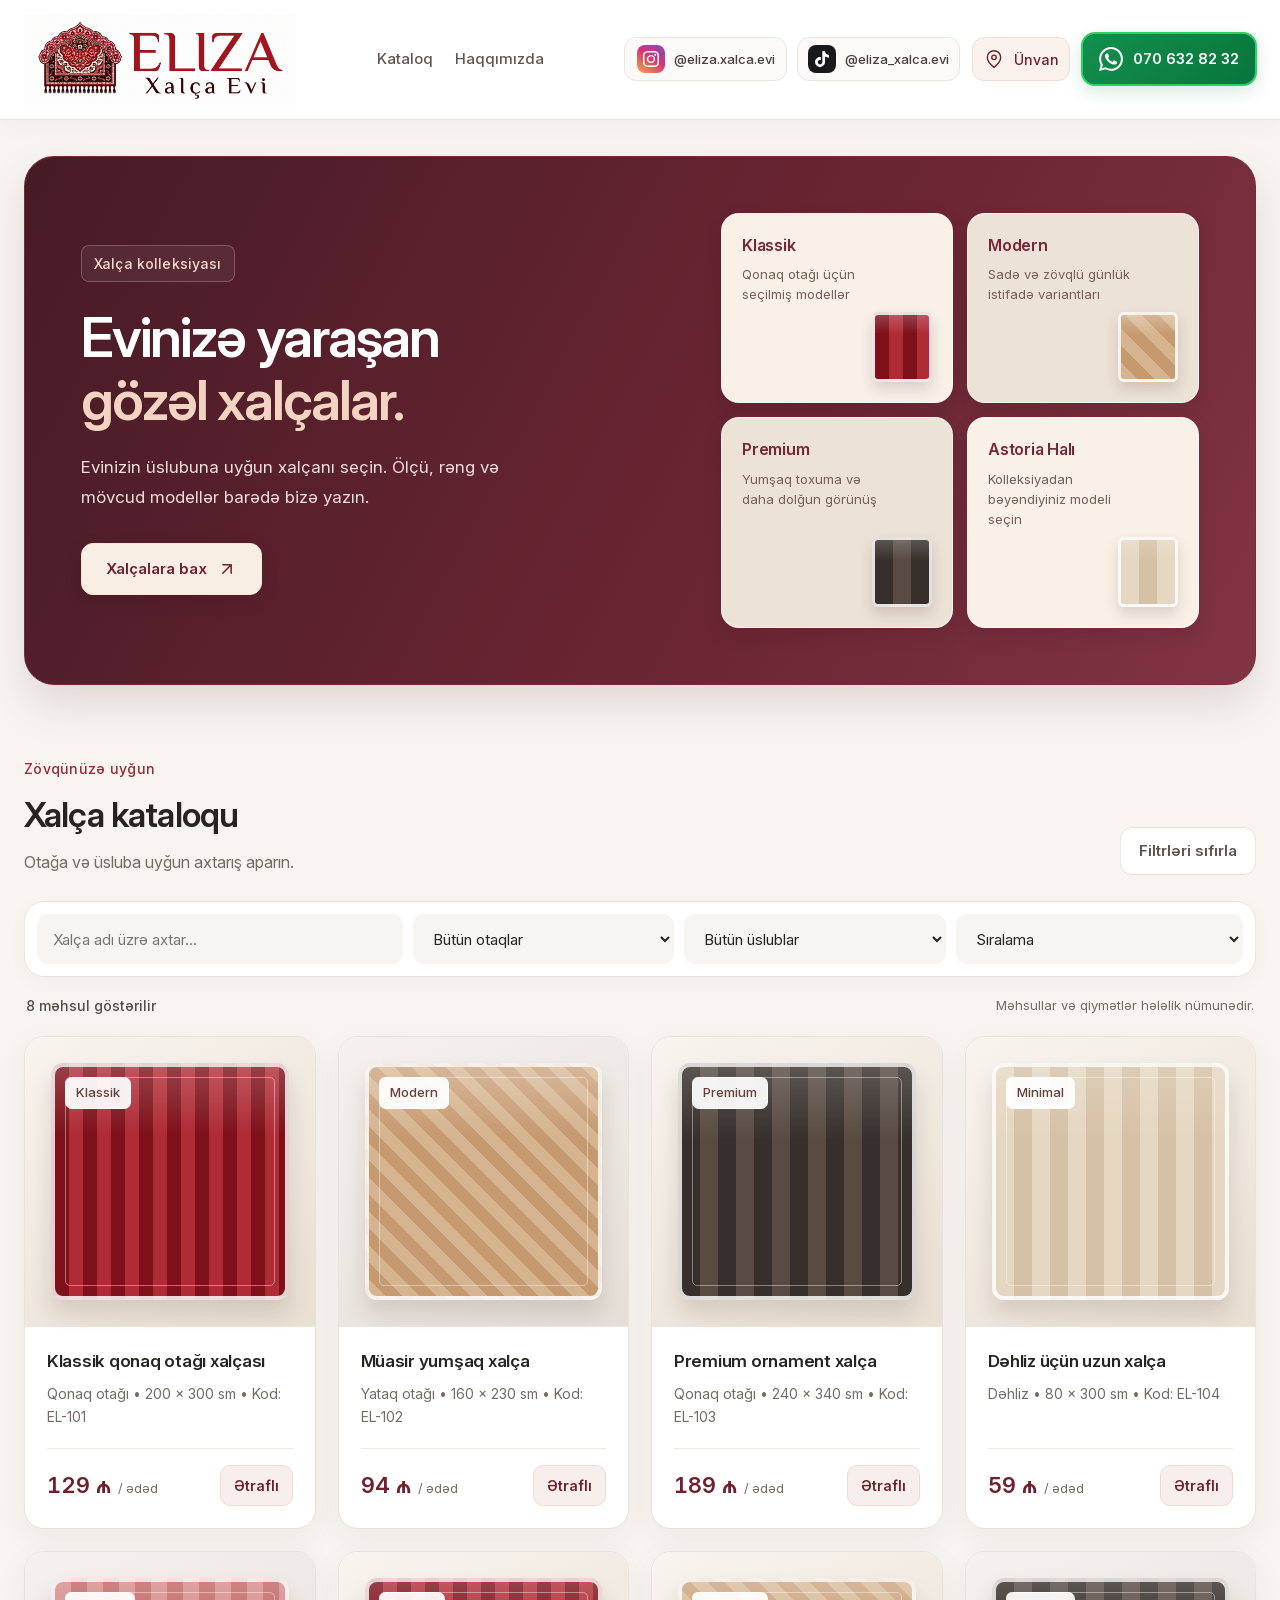
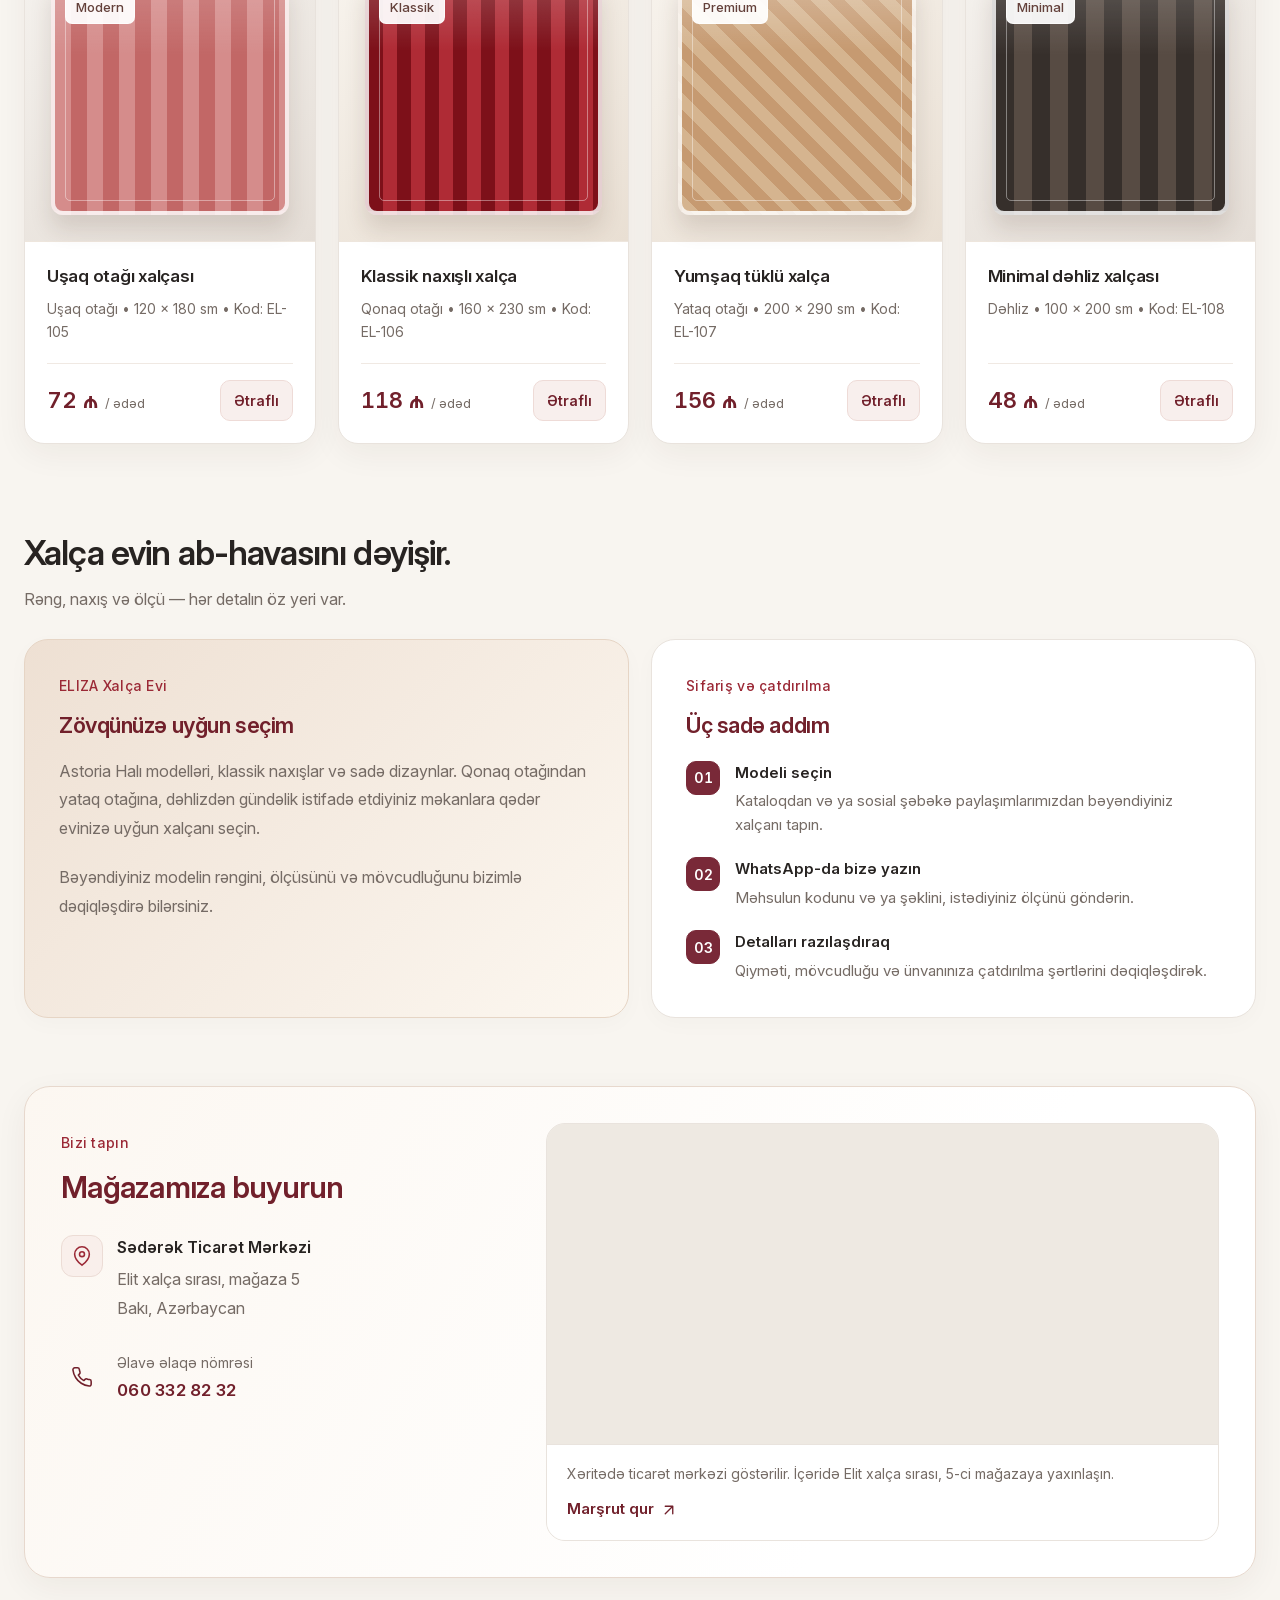
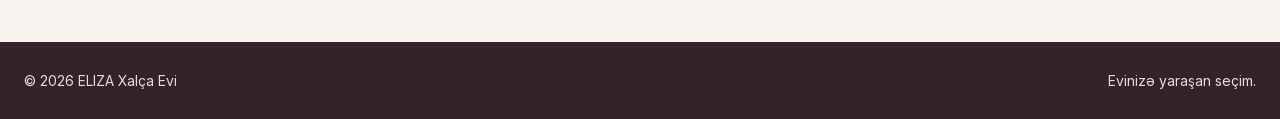
==== public/index.html @ 0dc7f7b9 "Align header controls in one row and use desktop layout on phones" ====
<!DOCTYPE html>
<html lang="az"><head><meta charset="UTF-8"><meta name="viewport" content="width=1280, user-scalable=yes"><title>ELIZA Xalça Evi — Xalça kataloqu</title><meta name="description" content="ELIZA Xalça Evi — Astoria Halı və ev xalçaları. Sədərək Ticarət Mərkəzi, Elit xalça sırası, mağaza 5. WhatsApp ilə əlaqə və ünvanlara çatdırılma."><link rel="preload" href="assets/inter-variable.woff2" as="font" type="font/woff2" crossorigin>
<style>
@font-face {font-family:"Inter";font-style:normal;font-weight:400 700;font-display:swap;src:url("assets/inter-variable.woff2") format("woff2");}
:root {--bg:#f8f5f0;--card:#fff;--text:#272321;--muted:#756b65;--line:#e9e3dd;--accent:#9b2936;--accent-dark:#71202b;--sand:#d9c1a0;--soft:#f7f2ed;--shadow:0 10px 32px rgba(48,30,23,.055);--radius:24px;--radius-sm:14px;--maxw:1280px;--header-offset:140px;}
* {box-sizing:border-box;}
html {scroll-behavior:smooth;scroll-padding-top:var(--header-offset);}
body {margin:0;min-width:1280px;background:var(--bg);color:var(--text);font-family:"Inter",Arial,sans-serif;font-size:1rem;font-weight:400;line-height:1.65;font-synthesis:none;-webkit-text-size-adjust:100%;}
img {display:block;max-width:100%;}
a {color:inherit;text-decoration:none;}
button,input,select {font:inherit;}
button,a,input,select {-webkit-tap-highlight-color:transparent;}
button {cursor:pointer;}
strong,b {font-weight:600;}
h1,h2,h3,p {overflow-wrap:break-word;}
.container {width:min(var(--maxw),calc(100% - 48px));margin:0 auto;}
.icon {display:block;width:22px;height:22px;flex:0 0 auto;}
a:focus-visible,button:focus-visible,input:focus-visible,select:focus-visible {outline:3px solid var(--accent);outline-offset:5px;}

/* A single aligned desktop header, also used on phones. */
.header {position:sticky;top:0;z-index:50;background:#fff;border-bottom:1px solid #ede5df;box-shadow:0 4px 24px rgba(42,25,20,.035);}
.nav {display:flex;align-items:center;justify-content:space-between;gap:28px;min-height:116px;padding:14px 0;}
.brand {display:flex;align-items:center;flex:0 0 17rem;width:17rem;}
.brand-logo-wrap {width:100%;}
.brand-logo {width:100%;height:auto;display:block;}
.menu {display:flex;flex:0 0 auto;align-items:center;gap:22px;font-size:.9375rem;font-weight:500;white-space:nowrap;}
.menu a {position:relative;padding:12px 0;color:#62554f;transition:color .2s;}
.menu a::after {content:"";position:absolute;left:0;bottom:5px;width:100%;height:2px;background:var(--accent);transform:scaleX(0);transform-origin:left;transition:transform .2s;}
.menu a:hover {color:var(--accent);}
.menu a:hover::after {transform:scaleX(1);}
.nav-actions {display:flex;flex:0 0 auto;align-items:center;gap:12px;}
.header-socials {display:flex;align-items:center;gap:10px;}
.header-icon {display:inline-flex;align-items:center;justify-content:center;gap:8px;min-height:52px;padding:10px 12px;border:1px solid #ece6e0;border-radius:14px;background:#fcfaf8;color:#4b403b;white-space:nowrap;transition:transform .2s,box-shadow .2s,border-color .2s,background .2s;}
.header-icon:hover {transform:translateY(-2px);border-color:#d7c3b9;background:#fff;box-shadow:0 6px 16px rgba(42,25,20,.075);}
.social-icon-badge {display:grid;place-items:center;width:28px;height:28px;flex:0 0 28px;border-radius:8px;}
.social-icon-badge .icon {width:16px;height:16px;}
.social-label {font-size:.875rem;font-weight:500;line-height:1.5;white-space:nowrap;}
.instagram .social-icon-badge {background:linear-gradient(35deg,#efa945,#d33574 55%,#784ec3);color:#fff;}
.tiktok .social-icon-badge {background:#19191b;color:#fff;}
.location-link {background:#fbf2ee;border-color:#f0ded6;color:var(--accent-dark);}
.location-link .social-icon-badge {width:22px;flex-basis:22px;}
.location-link .icon {width:20px;height:20px;}
.whatsapp-button {grid-column:3;grid-row:1;}
.header-socials {display:grid;grid-column:2;grid-row:2;grid-template-columns:repeat(2,minmax(0,1fr));align-items:center;gap:10px;}
.header-icon {display:flex;align-items:center;justify-content:center;gap:9px;min-width:0;min-height:44px;padding:6px 10px;border:1px solid #ece6e0;border-radius:12px;background:#fcfaf8;color:#4b403b;transition:transform .2s,box-shadow .2s,border-color .2s,background .2s;}
.header-icon:hover {transform:translateY(-2px);border-color:#d7c3b9;background:#fff;box-shadow:0 6px 16px rgba(42,25,20,.075);}
.social-icon-badge {display:grid;place-items:center;width:28px;height:28px;flex:0 0 28px;border-radius:8px;}
.social-icon-badge .icon {width:16px;height:16px;}
.social-label {font-size:.8125rem;font-weight:500;line-height:1.5;white-space:nowrap;}
.instagram .social-icon-badge {background:linear-gradient(35deg,#efa945,#d33574 55%,#784ec3);color:#fff;}
.tiktok .social-icon-badge {background:#19191b;color:#fff;}
.location-link {grid-column:3;grid-row:2;background:#fbf2ee;border-color:#f0ded6;color:var(--accent-dark);}
.location-link .social-icon-badge {width:22px;flex-basis:22px;}
.location-link .icon {width:20px;height:20px;}
.location-link .social-label {font-size:.875rem;}
.whatsapp-button {position:relative;isolation:isolate;display:inline-flex;align-items:center;justify-content:center;gap:10px;min-height:52px;padding:13px 20px;border:1px solid #08713a;border-radius:16px;background:linear-gradient(135deg,#138f4d,#08753c);color:#fff;font-size:.9375rem;font-weight:600;line-height:1.5;white-space:nowrap;box-shadow:0 6px 18px rgba(10,125,60,.18);transition:filter .2s;}
.nav-actions>.whatsapp-button {min-height:52px;padding:12px 16px;border-radius:14px;}
.whatsapp-button .icon {width:24px;height:24px;}
.whatsapp-button:hover {filter:brightness(1.08);}
.whatsapp-pulse {animation:whatsapp-breathe 2.2s ease-in-out infinite;transform-origin:center;will-change:transform;}
.whatsapp-pulse::after {content:"";position:absolute;inset:-2px;border:2px solid #25d366;border-radius:inherit;pointer-events:none;animation:whatsapp-ring 2.2s ease-out infinite;}
@keyframes whatsapp-breathe {0%,100% {transform:scale(1);box-shadow:0 5px 18px rgba(10,125,60,.2);}50% {transform:scale(1.045);box-shadow:0 8px 28px rgba(37,211,102,.4);}}
@keyframes whatsapp-ring {0% {transform:scale(1);opacity:.65;}75%,100% {transform:scale(1.1,1.45);opacity:0;}}

/* Collection introduction */
.hero {padding:36px 0 16px;}
.hero-card {position:relative;display:grid;grid-template-columns:1.1fr .9fr;align-items:center;gap:56px;padding:56px;background:linear-gradient(118deg,#461b25,#6c2633 62%,#813444);border:1px solid #762b37;border-radius:30px;color:#fff;box-shadow:0 20px 44px rgba(80,28,39,.13);}
.hero-copy {position:relative;min-width:0;}
.eyebrow {display:inline-flex;align-items:center;gap:9px;padding:7px 12px;border:1px solid rgba(255,255,255,.22);border-radius:8px;color:#f4d9ce;background:rgba(255,255,255,.06);font-size:.875rem;font-weight:500;line-height:1.5;letter-spacing:.01em;}
.eyebrow i {display:none;}
h1 {max-width:700px;margin:24px 0 20px;font-size:clamp(2.25rem,4.3vw,3.625rem);font-weight:600;line-height:1.14;letter-spacing:-.035em;text-wrap:balance;}
h1 span {display:block;color:#f3d4c2;}
.hero p {max-width:470px;margin:0;font-size:1.0625rem;line-height:1.8;color:#f1dfdc;}
.hero-actions {display:flex;align-items:center;margin-top:30px;}
.btn,.btn-secondary {display:inline-flex;align-items:center;justify-content:center;gap:10px;min-height:48px;padding:12px 18px;border-radius:12px;font-size:.9375rem;line-height:1.5;font-weight:600;text-align:center;transition:transform .2s,background .2s,box-shadow .2s;}
.btn {border:1px solid var(--accent);background:var(--accent);color:#fff;box-shadow:0 6px 16px rgba(113,32,43,.12);}
.btn:hover {transform:translateY(-2px);}
.btn-secondary {border:1px solid var(--line);background:#fff;color:#61524b;}
.btn-secondary:hover {background:var(--soft);}
.hero .btn {padding:14px 24px;border-color:#f4e5d7;background:#f8eee3;color:var(--accent-dark);box-shadow:0 6px 18px rgba(31,12,18,.12);}
.hero .btn:hover {background:#fff;}
.hero .btn .icon {width:20px;height:20px;}
.hero-side {min-width:0;}
.feature-panel {width:100%;}
.mini-grid {display:grid;grid-template-columns:repeat(2,minmax(0,1fr));gap:14px;}
.mini-card {display:flex;flex-direction:column;align-items:flex-start;gap:8px;min-width:0;min-height:184px;padding:20px;border:1px solid rgba(255,255,255,.72);border-radius:18px;background:#f9f1e8;color:#514039;box-shadow:0 8px 20px rgba(27,9,15,.11);}
.mini-card:nth-child(2),.mini-card:nth-child(3) {background:#ede2d6;}
.mini-label {color:#782736;font-size:1rem;font-weight:600;line-height:1.4;letter-spacing:-.015em;}
.mini-card strong {max-width:19ch;color:#736057;font-size:.8125rem;line-height:1.55;font-weight:400;}
.rug-preview {align-self:flex-end;flex:0 0 auto;width:60px;height:70px;margin-top:auto;border:3px solid rgba(255,255,255,.85);border-radius:6px;box-shadow:0 7px 14px rgba(58,37,27,.16);}
.pattern-red {background:linear-gradient(180deg, rgba(255,255,255,.2), transparent 30%),repeating-linear-gradient(90deg, #7d1019 0 14px, #af2b35 14px 28px),repeating-linear-gradient(0deg, rgba(255,255,255,.14) 0 8px, rgba(0,0,0,0) 8px 16px);}
.pattern-beige {background:linear-gradient(180deg, rgba(255,255,255,.28), transparent 30%),repeating-linear-gradient(45deg, #d5b48f 0 12px, #c69a71 12px 24px),repeating-linear-gradient(-45deg, rgba(255,255,255,.16) 0 10px, rgba(0,0,0,0) 10px 20px);}
.pattern-dark {background:linear-gradient(180deg, rgba(255,255,255,.18), transparent 32%),repeating-linear-gradient(90deg, #362f2b 0 18px, #574b43 18px 36px),repeating-linear-gradient(0deg, rgba(179,40,47,.25) 0 6px, rgba(0,0,0,0) 6px 18px);}
.pattern-sand {background:linear-gradient(180deg, rgba(255,255,255,.18), transparent 32%),repeating-linear-gradient(90deg, #e5d7c1 0 18px, #d5c1a6 18px 36px),repeating-linear-gradient(0deg, rgba(138,97,72,.16) 0 8px, rgba(0,0,0,0) 8px 18px);}
.pattern-rose {background:linear-gradient(180deg, rgba(255,255,255,.18), transparent 32%),repeating-linear-gradient(90deg, #d58c8b 0 16px, #c26766 16px 32px),repeating-linear-gradient(0deg, rgba(255,255,255,.15) 0 6px, rgba(0,0,0,0) 6px 18px);}

/* Quiet, evenly spaced product cards */
.section {padding:56px 0;}
.section-head {display:flex;align-items:end;justify-content:space-between;gap:24px;margin-bottom:26px;}
.section-head h2 {margin:0 0 12px;font-size:clamp(1.625rem,3vw,2.125rem);font-weight:600;line-height:1.25;letter-spacing:-.025em;}
.section-head p {margin:0;color:var(--muted);font-size:1rem;line-height:1.65;}
.filters {display:grid;grid-template-columns:1.4fr 1fr 1fr 1.1fr;gap:10px;margin-bottom:18px;padding:12px;border:1px solid var(--line);border-radius:20px;background:#fff;box-shadow:0 5px 20px rgba(53,33,23,.03);}
.control {width:100%;min-width:0;height:50px;padding:0 15px;border:1px solid transparent;border-radius:11px;background:#f6f5f2;color:var(--text);font-size:.9375rem;outline:none;transition:border-color .2s,background .2s;}
.control:focus {border-color:#b4777e;background:#fff;box-shadow:0 0 0 3px rgba(155,41,54,.07);}
.results {display:flex;align-items:center;justify-content:space-between;gap:12px;flex-wrap:wrap;margin:0 2px 20px;color:var(--muted);font-size:.875rem;line-height:1.5;}
#resultCount {font-weight:500;color:#534b45;}
.catalog-note {font-size:.8125rem;}
.catalog-grid {display:grid;grid-template-columns:repeat(4,minmax(0,1fr));gap:22px;}
.card {display:flex;flex-direction:column;min-width:0;border:1px solid var(--line);border-radius:20px;overflow:hidden;background:#fff;box-shadow:var(--shadow);transition:transform .25s,box-shadow .25s,border-color .25s;}
.card:hover {transform:translateY(-5px);border-color:#dbc7bf;box-shadow:0 18px 34px rgba(66,39,30,.1);}
.card-visual {aspect-ratio:1;padding:26px;background:linear-gradient(150deg,#f8f4ee,#e9dfd3);border-bottom:1px solid #eee6dd;}
.card:nth-child(3n+2) .card-visual {background:linear-gradient(150deg,#f5f2ee,#e5ded7);}
.rug-card {position:relative;width:100%;height:100%;overflow:hidden;border:4px solid rgba(255,255,255,.8);border-radius:12px;box-shadow:0 14px 22px rgba(74,45,27,.14);}
.rug-card::after {content:"";position:absolute;inset:10px;border:1px solid rgba(255,255,255,.4);border-radius:5px;pointer-events:none;}
.badge {position:absolute;top:10px;left:10px;z-index:2;padding:5px 10px;border:1px solid rgba(255,255,255,.7);border-radius:7px;background:rgba(255,255,255,.93);color:#64413b;font-size:.8125rem;font-weight:500;line-height:1.5;}
.card-body {display:flex;flex-direction:column;flex:1;padding:22px;}
.card-title {margin:0 0 10px;font-size:1.0625rem;font-weight:600;line-height:1.45;letter-spacing:-.015em;overflow-wrap:break-word;}
.card-meta {margin-bottom:20px;color:var(--muted);font-size:.875rem;line-height:1.6;}
.card-row {display:flex;align-items:center;justify-content:space-between;gap:10px;flex-wrap:wrap;margin-top:auto;padding-top:16px;border-top:1px solid #f0e9e3;}
.price {color:var(--accent-dark);font-size:1.375rem;line-height:1.4;font-weight:600;font-variant-numeric:tabular-nums;}
.price small {font-size:.8125rem;color:var(--muted);font-weight:400;}
.small-btn {padding:9px 13px;border:1px solid #eedbd7;border-radius:10px;background:#f8efed;color:var(--accent-dark);font-size:.875rem;font-weight:600;line-height:1.5;transition:background .2s,color .2s;}
.small-btn:hover {background:var(--accent-dark);color:#fff;}

/* Store story and directions */
#about {padding-top:32px;}
.about-box {display:grid;grid-template-columns:1fr 1fr;gap:22px;}
.info-card {padding:34px;border:1px solid var(--line);border-radius:24px;background:#fff;box-shadow:0 6px 22px rgba(48,30,23,.025);}
.info-card:first-child {background:linear-gradient(135deg,#eee0d3,#fcf7f0);border-color:#e6d5c5;}
.section-label {display:block;margin:0 0 14px;color:var(--accent);font-size:.875rem;font-weight:500;letter-spacing:.02em;}
.info-card h3 {margin:0 0 16px;color:var(--accent-dark);font-size:1.375rem;font-weight:600;line-height:1.35;letter-spacing:-.02em;}
.info-card p {margin:0;color:var(--muted);line-height:1.8;}
.info-card .about-note {margin-top:20px;}
.order-steps {display:grid;gap:20px;list-style:none;padding:0;margin:20px 0 0;}
.order-steps li {display:flex;align-items:flex-start;gap:15px;}
.order-steps li>span {display:grid;place-items:center;flex:0 0 34px;width:34px;height:34px;border:1px solid #792938;border-radius:10px;background:#792938;color:#fff;font-size:.875rem;font-weight:600;font-variant-numeric:tabular-nums;}
.order-steps strong {display:block;margin-bottom:4px;font-size:.9375rem;color:var(--text);}
.order-steps p {font-size:.9375rem;line-height:1.6;}
.contact {padding:12px 0 64px;}
.contact-box {display:grid;grid-template-columns:minmax(0,.8fr) minmax(0,1.2fr);gap:36px;padding:36px;border:1px solid #e7d8cd;border-radius:26px;background:linear-gradient(120deg,#fcf7f1,#fff 70%);box-shadow:var(--shadow);}
.contact-details {min-width:0;padding:8px 0;}
.contact-details h2 {margin:0 0 28px;color:var(--accent-dark);font-size:clamp(1.5rem,3vw,1.875rem);font-weight:600;line-height:1.3;letter-spacing:-.025em;}
.address-row {display:flex;align-items:flex-start;gap:14px;}
.contact-icon {display:grid;place-items:center;flex:0 0 42px;width:42px;height:42px;border:1px solid #ecdcd5;border-radius:12px;background:#f9efeb;color:var(--accent);}
.address-row strong {display:block;font-size:1rem;font-weight:600;line-height:1.5;}
address {margin-top:6px;font-style:normal;color:var(--muted);line-height:1.8;}
.phone-link {display:flex;align-items:center;gap:14px;width:fit-content;margin-top:28px;color:var(--accent-dark);}
.phone-link>.icon {margin:0 10px;}
.phone-link small {display:block;color:var(--muted);font-size:.875rem;font-weight:400;}
.phone-link strong {display:block;margin-top:2px;font-size:1.0625rem;font-weight:600;letter-spacing:.015em;}
.map-card {display:flex;flex-direction:column;min-width:0;margin:0;border:1px solid var(--line);border-radius:19px;overflow:hidden;background:#f4f1eb;scroll-margin-top:16px;transition:box-shadow .3s,border-color .3s;}
.map-card:target {border-color:#b6767b;box-shadow:0 0 0 4px rgba(155,41,54,.09);}
.map-frame {flex:1;min-height:320px;background:#eee9e2;}
.map-frame iframe {display:block;width:100%;height:100%;min-height:320px;border:0;}
.map-card figcaption {padding:18px 20px;border-top:1px solid var(--line);background:#fff;}
.map-card figcaption p {margin:0 0 10px;color:var(--muted);font-size:.875rem;line-height:1.6;}
.directions-link {display:inline-flex;align-items:center;gap:6px;color:var(--accent-dark);font-size:.9375rem;font-weight:600;}
.directions-link .icon {width:18px;height:18px;}
footer {margin:0;padding:28px 0;background:#34232a;color:#e9dcd8;}
.footer-row {display:flex;align-items:center;justify-content:space-between;gap:16px;flex-wrap:wrap;font-size:.875rem;line-height:1.5;}

/* Product details */
.modal {position:fixed;inset:0;z-index:100;display:none;align-items:center;justify-content:center;padding:20px;background:rgba(30,20,23,.64);backdrop-filter:blur(8px);}
.modal.open {display:flex;}
.modal-card {display:grid;grid-template-columns:1fr 1fr;width:min(920px,100%);max-height:90vh;overflow:auto;border:1px solid rgba(255,255,255,.5);border-radius:24px;background:#fff;box-shadow:0 30px 70px rgba(0,0,0,.22);}
.modal-visual {display:flex;align-items:center;padding:30px;background:linear-gradient(150deg,#f6f2ed,#e8dbce);}
.modal-rug {position:relative;width:100%;aspect-ratio:1;border:5px solid rgba(255,255,255,.85);border-radius:15px;overflow:hidden;box-shadow:0 18px 30px rgba(74,45,27,.15);}
.modal-rug::after {content:"";position:absolute;inset:12px;border:1px solid rgba(255,255,255,.4);border-radius:5px;}
.modal-content {position:relative;padding:34px;}
.close {position:absolute;top:16px;right:16px;display:grid;place-items:center;width:38px;height:38px;border:1px solid var(--line);border-radius:12px;background:#faf6f2;color:var(--muted);font-size:22px;line-height:1;}
.modal-content .eyebrow {margin-top:30px;}
.modal-content h3 {margin:20px 0 12px;font-size:1.75rem;font-weight:600;line-height:1.3;letter-spacing:-.02em;}
.modal-content p {margin:0 0 18px;color:var(--muted);line-height:1.7;}
.info-list {display:grid;gap:0;list-style:none;padding:0;margin:0 0 18px;}
.info-list li {display:flex;justify-content:space-between;gap:12px;padding:12px 0;border-bottom:1px solid var(--line);font-size:.875rem;}
.info-list li span:last-child {font-weight:500;color:#493933;text-align:right;}
.modal-price {margin:12px 0 22px;color:var(--accent-dark);font-size:1.875rem;font-weight:600;line-height:1.4;font-variant-numeric:tabular-nums;}
.modal-whatsapp {width:100%;white-space:normal;text-align:center;}

@media (prefers-reduced-motion:reduce) {
 html {scroll-behavior:auto;}.whatsapp-pulse,.whatsapp-pulse::after {animation:none;will-change:auto;}
 .card,.header-icon,.btn {transition:none;}.card:hover,.header-icon:hover,.btn:hover {transform:none;}
}
</style></head><body><header class="header">
 <div class="container nav">
  <a href="#" class="brand" aria-label="ELIZA Xalça Evi"><div class="brand-logo-wrap"><img class="brand-logo" src="assets/eliza-logo.png" alt="ELIZA Xalça Evi" width="1536" height="512" fetchpriority="high" decoding="async"></div></a>
  <nav class="menu" aria-label="Əsas menyu"><a href="#catalog">Kataloq</a><a href="#about">Haqqımızda</a></nav>
  <div class="nav-actions" aria-label="Əlaqə və sosial şəbəkələr">
   <div class="header-socials"><a class="header-icon instagram" href="https://www.instagram.com/eliza.xalca.evi/" target="_blank" rel="noopener noreferrer" aria-label="Instagram: @eliza.xalca.evi" title="Instagram: @eliza.xalca.evi"><span class="social-icon-badge"><svg class="icon" aria-hidden="true" focusable="false" fill="currentColor" role="img" viewbox="0 0 24 24" xmlns="http://www.w3.org/2000/svg"><path d="M7.0301.084c-1.2768.0602-2.1487.264-2.911.5634-.7888.3075-1.4575.72-2.1228 1.3877-.6652.6677-1.075 1.3368-1.3802 2.127-.2954.7638-.4956 1.6365-.552 2.914-.0564 1.2775-.0689 1.6882-.0626 4.947.0062 3.2586.0206 3.6671.0825 4.9473.061 1.2765.264 2.1482.5635 2.9107.308.7889.72 1.4573 1.388 2.1228.6679.6655 1.3365 1.0743 2.1285 1.38.7632.295 1.6361.4961 2.9134.552 1.2773.056 1.6884.069 4.9462.0627 3.2578-.0062 3.668-.0207 4.9478-.0814 1.28-.0607 2.147-.2652 2.9098-.5633.7889-.3086 1.4578-.72 2.1228-1.3881.665-.6682 1.0745-1.3378 1.3795-2.1284.2957-.7632.4966-1.636.552-2.9124.056-1.2809.0692-1.6898.063-4.948-.0063-3.2583-.021-3.6668-.0817-4.9465-.0607-1.2797-.264-2.1487-.5633-2.9117-.3084-.7889-.72-1.4568-1.3876-2.1228C21.2982 1.33 20.628.9208 19.8378.6165 19.074.321 18.2017.1197 16.9244.0645 15.6471.0093 15.236-.005 11.977.0014 8.718.0076 8.31.0215 7.0301.0839m.1402 21.6932c-1.17-.0509-1.8053-.2453-2.2287-.408-.5606-.216-.96-.4771-1.3819-.895-.422-.4178-.6811-.8186-.9-1.378-.1644-.4234-.3624-1.058-.4171-2.228-.0595-1.2645-.072-1.6442-.079-4.848-.007-3.2037.0053-3.583.0607-4.848.05-1.169.2456-1.805.408-2.2282.216-.5613.4762-.96.895-1.3816.4188-.4217.8184-.6814 1.3783-.9003.423-.1651 1.0575-.3614 2.227-.4171 1.2655-.06 1.6447-.072 4.848-.079 3.2033-.007 3.5835.005 4.8495.0608 1.169.0508 1.8053.2445 2.228.408.5608.216.96.4754 1.3816.895.4217.4194.6816.8176.9005 1.3787.1653.4217.3617 1.056.4169 2.2263.0602 1.2655.0739 1.645.0796 4.848.0058 3.203-.0055 3.5834-.061 4.848-.051 1.17-.245 1.8055-.408 2.2294-.216.5604-.4763.96-.8954 1.3814-.419.4215-.8181.6811-1.3783.9-.4224.1649-1.0577.3617-2.2262.4174-1.2656.0595-1.6448.072-4.8493.079-3.2045.007-3.5825-.006-4.848-.0608M16.953 5.5864A1.44 1.44 0 1 0 18.39 4.144a1.44 1.44 0 0 0-1.437 1.4424M5.8385 12.012c.0067 3.4032 2.7706 6.1557 6.173 6.1493 3.4026-.0065 6.157-2.7701 6.1506-6.1733-.0065-3.4032-2.771-6.1565-6.174-6.1498-3.403.0067-6.156 2.771-6.1496 6.1738M8 12.0077a4 4 0 1 1 4.008 3.9921A3.9996 3.9996 0 0 1 8 12.0077"></path></svg></span><span class="social-label">@eliza.xalca.evi</span></a><a class="header-icon tiktok" href="https://www.tiktok.com/@eliza_xalca.evi" target="_blank" rel="noopener noreferrer" aria-label="TikTok: @eliza_xalca.evi" title="TikTok: @eliza_xalca.evi"><span class="social-icon-badge"><svg class="icon" aria-hidden="true" focusable="false" fill="currentColor" role="img" viewbox="0 0 24 24" xmlns="http://www.w3.org/2000/svg"><path d="M12.525.02c1.31-.02 2.61-.01 3.91-.02.08 1.53.63 3.09 1.75 4.17 1.12 1.11 2.7 1.62 4.24 1.79v4.03c-1.44-.05-2.89-.35-4.2-.97-.57-.26-1.1-.59-1.62-.93-.01 2.92.01 5.84-.02 8.75-.08 1.4-.54 2.79-1.35 3.94-1.31 1.92-3.58 3.17-5.91 3.21-1.43.08-2.86-.31-4.08-1.03-2.02-1.19-3.44-3.37-3.65-5.71-.02-.5-.03-1-.01-1.49.18-1.9 1.12-3.72 2.58-4.96 1.66-1.44 3.98-2.13 6.15-1.72.02 1.48-.04 2.96-.04 4.44-.99-.32-2.15-.23-3.02.37-.63.41-1.11 1.04-1.36 1.75-.21.51-.15 1.07-.14 1.61.24 1.64 1.82 3.02 3.5 2.87 1.12-.01 2.19-.66 2.77-1.61.19-.33.4-.67.41-1.06.1-1.79.06-3.57.07-5.36.01-4.03-.01-8.05.02-12.07z"></path></svg></span><span class="social-label">@eliza_xalca.evi</span></a></div>
   <a class="header-icon location-link" href="#store-map" aria-label="Ünvan — mağazanın xəritəsinə keç" title="Ünvanı xəritədə göstər"><span class="social-icon-badge"><svg class="icon" aria-hidden="true" viewbox="0 0 24 24" fill="none" stroke="currentColor" stroke-width="1.7"><path d="M20 10c0 6-8 12-8 12S4 16 4 10a8 8 0 1 1 16 0Z"></path><circle cx="12" cy="10" r="2.7"></circle></svg></span><span class="social-label">Ünvan</span></a>
   <a class="whatsapp-button whatsapp-pulse" href="https://wa.me/994706328232" target="_blank" rel="noopener noreferrer" aria-label="WhatsApp ilə yazın: 070 632 82 32"><svg class="icon" aria-hidden="true" focusable="false" fill="currentColor" role="img" viewbox="0 0 24 24" xmlns="http://www.w3.org/2000/svg"><path d="M17.472 14.382c-.297-.149-1.758-.867-2.03-.967-.273-.099-.471-.148-.67.15-.197.297-.767.966-.94 1.164-.173.199-.347.223-.644.075-.297-.15-1.255-.463-2.39-1.475-.883-.788-1.48-1.761-1.653-2.059-.173-.297-.018-.458.13-.606.134-.133.298-.347.446-.52.149-.174.198-.298.298-.497.099-.198.05-.371-.025-.52-.075-.149-.669-1.612-.916-2.207-.242-.579-.487-.5-.669-.51-.173-.008-.371-.01-.57-.01-.198 0-.52.074-.792.372-.272.297-1.04 1.016-1.04 2.479 0 1.462 1.065 2.875 1.213 3.074.149.198 2.096 3.2 5.077 4.487.709.306 1.262.489 1.694.625.712.227 1.36.195 1.871.118.571-.085 1.758-.719 2.006-1.413.248-.694.248-1.289.173-1.413-.074-.124-.272-.198-.57-.347m-5.421 7.403h-.004a9.87 9.87 0 01-5.031-1.378l-.361-.214-3.741.982.998-3.648-.235-.374a9.86 9.86 0 01-1.51-5.26c.001-5.45 4.436-9.884 9.888-9.884 2.64 0 5.122 1.03 6.988 2.898a9.825 9.825 0 012.893 6.994c-.003 5.45-4.437 9.884-9.885 9.884m8.413-18.297A11.815 11.815 0 0012.05 0C5.495 0 .16 5.335.157 11.892c0 2.096.547 4.142 1.588 5.945L.057 24l6.305-1.654a11.882 11.882 0 005.683 1.448h.005c6.554 0 11.89-5.335 11.893-11.893a11.821 11.821 0 00-3.48-8.413Z"></path></svg><span>070 632 82 32</span></a>
  </div>
 </div>
</header><main id="home"><section class="hero"><div class="container"><div class="hero-card"><div class="hero-copy"><span class="eyebrow">Xalça kolleksiyası</span><h1>Evinizə yaraşan <span>gözəl xalçalar.</span></h1><p>Evinizin üslubuna uyğun xalçanı seçin. Ölçü, rəng və mövcud modellər barədə bizə yazın.</p><div class="hero-actions"><a class="btn" href="#catalog">Xalçalara bax<svg class="icon" aria-hidden="true" viewbox="0 0 24 24" fill="none" stroke="currentColor" stroke-width="1.8" stroke-linecap="round" stroke-linejoin="round"><path d="M7 17 17 7M7 7h10v10"></path></svg></a></div></div><div class="hero-side"><div class="feature-panel"><div class="mini-grid"><div class="mini-card"><div class="mini-label">Klassik</div><strong>Qonaq otağı üçün seçilmiş modellər</strong><div class="rug-preview pattern-red"></div></div><div class="mini-card"><div class="mini-label">Modern</div><strong>Sadə və zövqlü günlük istifadə variantları</strong><div class="rug-preview pattern-beige"></div></div><div class="mini-card"><div class="mini-label">Premium</div><strong>Yumşaq toxuma və daha dolğun görünüş</strong><div class="rug-preview pattern-dark"></div></div><div class="mini-card"><div class="mini-label">Astoria Halı</div><strong>Kolleksiyadan bəyəndiyiniz modeli seçin</strong><div class="rug-preview pattern-sand"></div></div></div></div></div></div></div></section><section class="section" id="catalog"><div class="container"><div class="section-head"><div><span class="section-label">Zövqünüzə uyğun</span><h2>Xalça kataloqu</h2><p>Otağa və üsluba uyğun axtarış aparın.</p></div><button class="btn-secondary" onclick="resetFilters()">Filtrləri sıfırla</button></div><div class="filters"><input id="searchInput" class="control" type="search" placeholder="Xalça adı üzrə axtar..." oninput="filterProducts()" aria-label="Xalça axtarışı"><select id="roomFilter" class="control" onchange="filterProducts()" aria-label="Otaq seçimi"><option value="">Bütün otaqlar</option><option>Qonaq otağı</option><option>Yataq otağı</option><option>Dəhliz</option><option>Uşaq otağı</option></select><select id="styleFilter" class="control" onchange="filterProducts()" aria-label="Üslub seçimi"><option value="">Bütün üslublar</option><option>Klassik</option><option>Modern</option><option>Minimal</option><option>Premium</option></select><select id="sortFilter" class="control" onchange="filterProducts()" aria-label="Məhsulların sıralanması"><option value="default">Sıralama</option><option value="low">Qiymət: ucuzdan bahaya</option><option value="high">Qiymət: bahadan ucuza</option></select></div><div class="results"><div id="resultCount" aria-live="polite">8 məhsul göstərilir</div><div class="catalog-note">Məhsullar və qiymətlər hələlik nümunədir.</div></div><div class="catalog-grid" id="productGrid"></div></div></section><section class="section" id="about"><div class="container">
 <div class="section-head"><div><h2>Xalça evin ab-havasını dəyişir.</h2><p>Rəng, naxış və ölçü — hər detalın öz yeri var.</p></div></div>
 <div class="about-box">
  <article class="info-card"><span class="section-label">ELIZA Xalça Evi</span><h3>Zövqünüzə uyğun seçim</h3><p>Astoria Halı modelləri, klassik naxışlar və sadə dizaynlar. Qonaq otağından yataq otağına, dəhlizdən gündəlik istifadə etdiyiniz məkanlara qədər evinizə uyğun xalçanı seçin.</p><p class="about-note">Bəyəndiyiniz modelin rəngini, ölçüsünü və mövcudluğunu bizimlə dəqiqləşdirə bilərsiniz.</p></article>
  <article class="info-card"><span class="section-label">Sifariş və çatdırılma</span><h3>Üç sadə addım</h3><ol class="order-steps"><li><span>01</span><div><strong>Modeli seçin</strong><p>Kataloqdan və ya sosial şəbəkə paylaşımlarımızdan bəyəndiyiniz xalçanı tapın.</p></div></li><li><span>02</span><div><strong>WhatsApp-da bizə yazın</strong><p>Məhsulun kodunu və ya şəklini, istədiyiniz ölçünü göndərin.</p></div></li><li><span>03</span><div><strong>Detalları razılaşdıraq</strong><p>Qiyməti, mövcudluğu və ünvanınıza çatdırılma şərtlərini dəqiqləşdirək.</p></div></li></ol></article>
 </div>
</div></section><section class="contact" id="contact"><div class="container">
 <div class="contact-box">
  <div class="contact-details"><span class="section-label">Bizi tapın</span><h2>Mağazamıza buyurun</h2>
   <div class="address-row"><span class="contact-icon"><svg class="icon" aria-hidden="true" viewbox="0 0 24 24" fill="none" stroke="currentColor" stroke-width="1.7"><path d="M20 10c0 6-8 12-8 12S4 16 4 10a8 8 0 1 1 16 0Z"></path><circle cx="12" cy="10" r="2.7"></circle></svg></span><div><strong>Sədərək Ticarət Mərkəzi</strong><address>Elit xalça sırası, mağaza 5<br>Bakı, Azərbaycan</address></div></div>
   <a class="phone-link" href="tel:+994603328232"><svg class="icon" aria-hidden="true" viewbox="0 0 24 24" fill="none" stroke="currentColor" stroke-width="1.7" stroke-linecap="round" stroke-linejoin="round"><path d="M22 16.9v3a2 2 0 0 1-2.2 2 19.8 19.8 0 0 1-8.6-3.1 19.5 19.5 0 0 1-6-6A19.8 19.8 0 0 1 2.1 4.2 2 2 0 0 1 4.1 2h3a2 2 0 0 1 2 1.7c.1 1 .4 1.9.7 2.8a2 2 0 0 1-.5 2.1L8 9.9a16 16 0 0 0 6 6l1.3-1.3a2 2 0 0 1 2.1-.5c.9.3 1.8.6 2.8.7a2 2 0 0 1 1.8 2.1Z"></path></svg><span><small>Əlavə əlaqə nömrəsi</small><strong>060 332 82 32</strong></span></a>
   </div>
  <figure class="map-card" id="store-map" tabindex="-1" aria-label="Sədərək Ticarət Mərkəzi — Elit xalça sırası, mağaza 5"><div class="map-frame"><iframe src="https://www.google.com/maps?q=40.32661%2C49.77660&amp;z=14&amp;output=embed&amp;hl=az" title="Sədərək Ticarət Mərkəzinin xəritədə yeri" loading="lazy" referrerpolicy="no-referrer-when-downgrade" allowfullscreen="" width="640" height="360"></iframe></div><figcaption><p>Xəritədə ticarət mərkəzi göstərilir. İçəridə Elit xalça sırası, 5-ci mağazaya yaxınlaşın.</p><a class="directions-link" href="https://www.google.com/maps/dir/?api=1&amp;destination=40.32661%2C49.77660" target="_blank" rel="noopener noreferrer">Marşrut qur<svg class="icon" aria-hidden="true" viewbox="0 0 24 24" fill="none" stroke="currentColor" stroke-width="1.8" stroke-linecap="round" stroke-linejoin="round"><path d="M7 17 17 7M7 7h10v10"></path></svg></a></figcaption></figure>
 </div>
</div></section></main><footer><div class="container footer-row"><div>© 2026 ELIZA Xalça Evi</div><div>Evinizə yaraşan seçim.</div></div></footer><div class="modal" id="productModal" onclick="closeModalOutside(event)" role="dialog" aria-modal="true" aria-labelledby="modalTitle"><div class="modal-card"><div class="modal-visual"><div class="modal-rug" id="modalRug"></div></div><div class="modal-content"><button class="close" onclick="closeModal()" aria-label="Məhsul məlumatını bağla">×</button><span class="eyebrow" style="background:#f9efea; color:#6b4d43; border-color:#f0ddd5;"><i style="background:var(--accent);"></i>Məhsul məlumatı</span><h3 id="modalTitle"></h3><p id="modalDesc"></p><ul class="info-list"><li><span>Otaq</span><span id="modalRoom"></span></li><li><span>Üslub</span><span id="modalStyle"></span></li><li><span>Ölçü</span><span id="modalSize"></span></li><li><span>Kod</span><span id="modalCode"></span></li></ul><div class="modal-price" id="modalPrice"></div><a class="whatsapp-button modal-whatsapp" id="modalWhatsApp" href="https://wa.me/994706328232" target="_blank" rel="noopener noreferrer"><svg class="icon" aria-hidden="true" focusable="false" fill="currentColor" role="img" viewbox="0 0 24 24" xmlns="http://www.w3.org/2000/svg"><path d="M17.472 14.382c-.297-.149-1.758-.867-2.03-.967-.273-.099-.471-.148-.67.15-.197.297-.767.966-.94 1.164-.173.199-.347.223-.644.075-.297-.15-1.255-.463-2.39-1.475-.883-.788-1.48-1.761-1.653-2.059-.173-.297-.018-.458.13-.606.134-.133.298-.347.446-.52.149-.174.198-.298.298-.497.099-.198.05-.371-.025-.52-.075-.149-.669-1.612-.916-2.207-.242-.579-.487-.5-.669-.51-.173-.008-.371-.01-.57-.01-.198 0-.52.074-.792.372-.272.297-1.04 1.016-1.04 2.479 0 1.462 1.065 2.875 1.213 3.074.149.198 2.096 3.2 5.077 4.487.709.306 1.262.489 1.694.625.712.227 1.36.195 1.871.118.571-.085 1.758-.719 2.006-1.413.248-.694.248-1.289.173-1.413-.074-.124-.272-.198-.57-.347m-5.421 7.403h-.004a9.87 9.87 0 01-5.031-1.378l-.361-.214-3.741.982.998-3.648-.235-.374a9.86 9.86 0 01-1.51-5.26c.001-5.45 4.436-9.884 9.888-9.884 2.64 0 5.122 1.03 6.988 2.898a9.825 9.825 0 012.893 6.994c-.003 5.45-4.437 9.884-9.885 9.884m8.413-18.297A11.815 11.815 0 0012.05 0C5.495 0 .16 5.335.157 11.892c0 2.096.547 4.142 1.588 5.945L.057 24l6.305-1.654a11.882 11.882 0 005.683 1.448h.005c6.554 0 11.89-5.335 11.893-11.893a11.821 11.821 0 00-3.48-8.413Z"></path></svg><span>Bu model haqqında soruşun</span></a></div></div></div><script>const products = [{"name": "Klassik qonaq otağı xalçası", "room": "Qonaq otağı", "style": "Klassik", "size": "200 × 300 sm", "price": 129, "code": "EL-101", "pattern": "pattern-red"}, {"name": "Müasir yumşaq xalça", "room": "Yataq otağı", "style": "Modern", "size": "160 × 230 sm", "price": 94, "code": "EL-102", "pattern": "pattern-beige"}, {"name": "Premium ornament xalça", "room": "Qonaq otağı", "style": "Premium", "size": "240 × 340 sm", "price": 189, "code": "EL-103", "pattern": "pattern-dark"}, {"name": "Dəhliz üçün uzun xalça", "room": "Dəhliz", "style": "Minimal", "size": "80 × 300 sm", "price": 59, "code": "EL-104", "pattern": "pattern-sand"}, {"name": "Uşaq otağı xalçası", "room": "Uşaq otağı", "style": "Modern", "size": "120 × 180 sm", "price": 72, "code": "EL-105", "pattern": "pattern-rose"}, {"name": "Klassik naxışlı xalça", "room": "Qonaq otağı", "style": "Klassik", "size": "160 × 230 sm", "price": 118, "code": "EL-106", "pattern": "pattern-red"}, {"name": "Yumşaq tüklü xalça", "room": "Yataq otağı", "style": "Premium", "size": "200 × 290 sm", "price": 156, "code": "EL-107", "pattern": "pattern-beige"}, {"name": "Minimal dəhliz xalçası", "room": "Dəhliz", "style": "Minimal", "size": "100 × 200 sm", "price": 48, "code": "EL-108", "pattern": "pattern-dark"}];function scrollToSection(id) {document.getElementById(id).scrollIntoView({ behavior: "smooth" });}function rugPatternClass(name) {return {"pattern-red":"pattern-red","pattern-beige":"pattern-beige","pattern-dark":"pattern-dark","pattern-sand":"pattern-sand","pattern-rose":"pattern-rose"}[name] || "pattern-red";}function renderProducts(list) {const grid = document.getElementById("productGrid");grid.innerHTML = "";if (!list.length) {grid.innerHTML = `<div style="grid-column:1/-1; background:#fff; border:1px solid var(--line); border-radius:24px; padding:34px; text-align:center; box-shadow:var(--shadow);"><div style="font-size:1.375rem; font-weight:600; margin-bottom:8px; color:var(--accent-dark);">Uyğun məhsul tapılmadı</div><div style="color:var(--muted);">Filtrləri dəyişib yenidən yoxlayın.</div></div>`;document.getElementById("resultCount").textContent = "0 məhsul göstərilir";return;}list.forEach((p) => {const card = document.createElement("article");card.className = "card";card.innerHTML = `<div class="card-visual"><div class="rug-card ${rugPatternClass(p.pattern)}"><div class="badge">${p.style}</div></div></div><div class="card-body"><h3 class="card-title">${p.name}</h3><div class="card-meta">${p.room} • ${p.size} • Kod: ${p.code}</div><div class="card-row"><div class="price">${p.price} ₼ <small>/ ədəd</small></div><button class="small-btn">Ətraflı</button></div></div>`;card.querySelector(".small-btn").addEventListener("click", function() {openModal(p);});grid.appendChild(card);});document.getElementById("resultCount").textContent = `${list.length} məhsul göstərilir`;}function filterProducts() {const q = document.getElementById("searchInput").value.toLocaleLowerCase("az").trim();const room = document.getElementById("roomFilter").value;const style = document.getElementById("styleFilter").value;const sort = document.getElementById("sortFilter").value;let list = products.filter(p => {const matchSearch = p.name.toLocaleLowerCase("az").includes(q);const matchRoom = !room || p.room === room;const matchStyle = !style || p.style === style;return matchSearch && matchRoom && matchStyle;});if (sort === "low") list.sort((a,b) => a.price - b.price);if (sort === "high") list.sort((a,b) => b.price - a.price);renderProducts(list);}function resetFilters() {document.getElementById("searchInput").value = "";document.getElementById("roomFilter").value = "";document.getElementById("styleFilter").value = "";document.getElementById("sortFilter").value = "default";renderProducts(products);}function openModal(product) {document.getElementById("modalTitle").textContent = product.name;
const message = `Salam! ${product.name} (${product.code}), ${product.size} modeli ilə maraqlanıram. Mövcudluğu və qiyməti barədə məlumat verə bilərsiniz?`;
document.getElementById("modalWhatsApp").href = "https://wa.me/994706328232?text=" + encodeURIComponent(message);document.getElementById("modalDesc").textContent = "Bu modelin mövcud rənglərini, ölçülərini və qiymətini WhatsApp-da dəqiqləşdirin.";document.getElementById("modalRoom").textContent = product.room;document.getElementById("modalStyle").textContent = product.style;document.getElementById("modalSize").textContent = product.size;document.getElementById("modalCode").textContent = product.code;document.getElementById("modalPrice").textContent = product.price + " ₼";const modalRug = document.getElementById("modalRug");modalRug.className = "modal-rug " + rugPatternClass(product.pattern);document.getElementById("productModal").classList.add("open");document.body.style.overflow = "hidden";}function closeModal() {document.getElementById("productModal").classList.remove("open");document.body.style.overflow = "";}function closeModalOutside(e) {if (e.target.id === "productModal") closeModal();}document.addEventListener("keydown", function(e) {if (e.key === "Escape") closeModal();});renderProducts(products);
// Keep anchor targets below the header at every screen size.
const siteHeader = document.querySelector(".header");
function syncHeaderOffset() {
  const fixedHeader = getComputedStyle(siteHeader).position === "sticky";
  document.documentElement.style.setProperty("--header-offset", (fixedHeader ? siteHeader.offsetHeight + 20 : 20) + "px");
}
syncHeaderOffset();
if ("ResizeObserver" in window) {
  new ResizeObserver(syncHeaderOffset).observe(siteHeader);
}
window.addEventListener("resize", syncHeaderOffset, { passive: true });
</script></body></html>
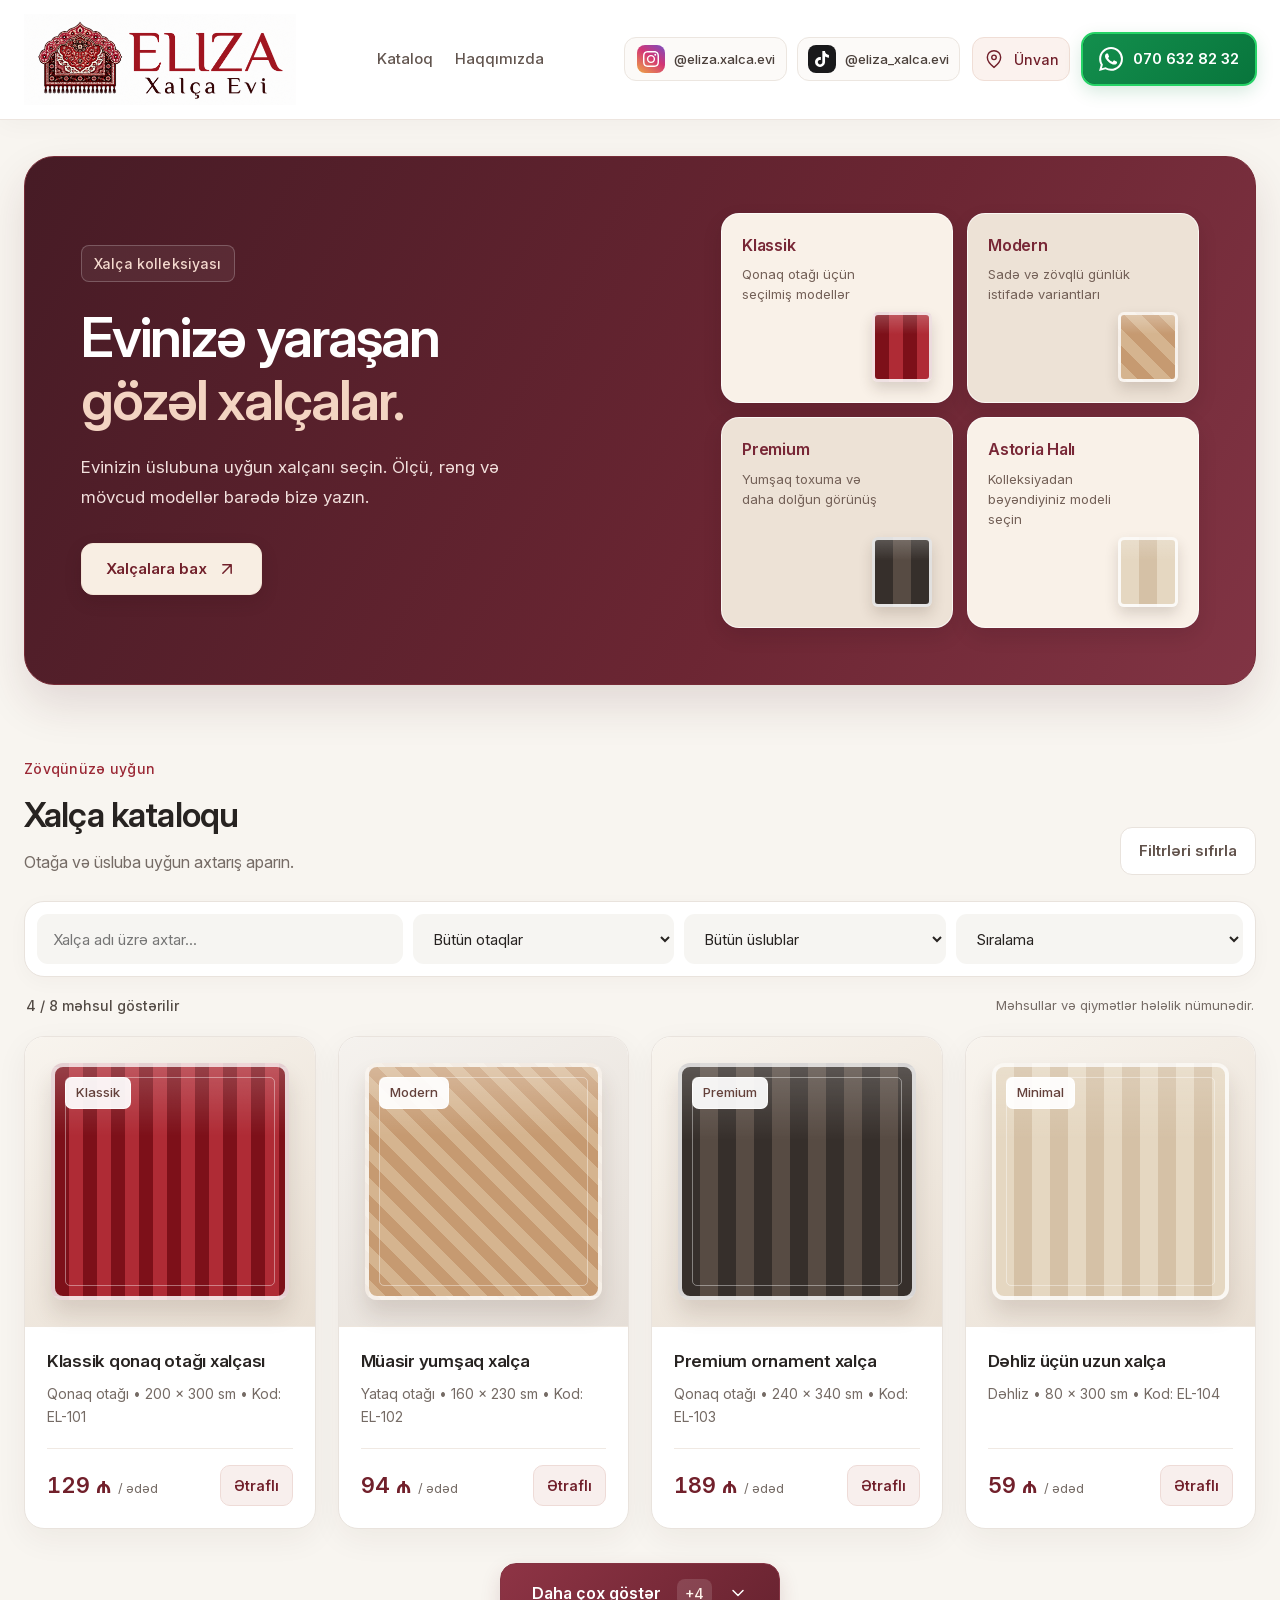
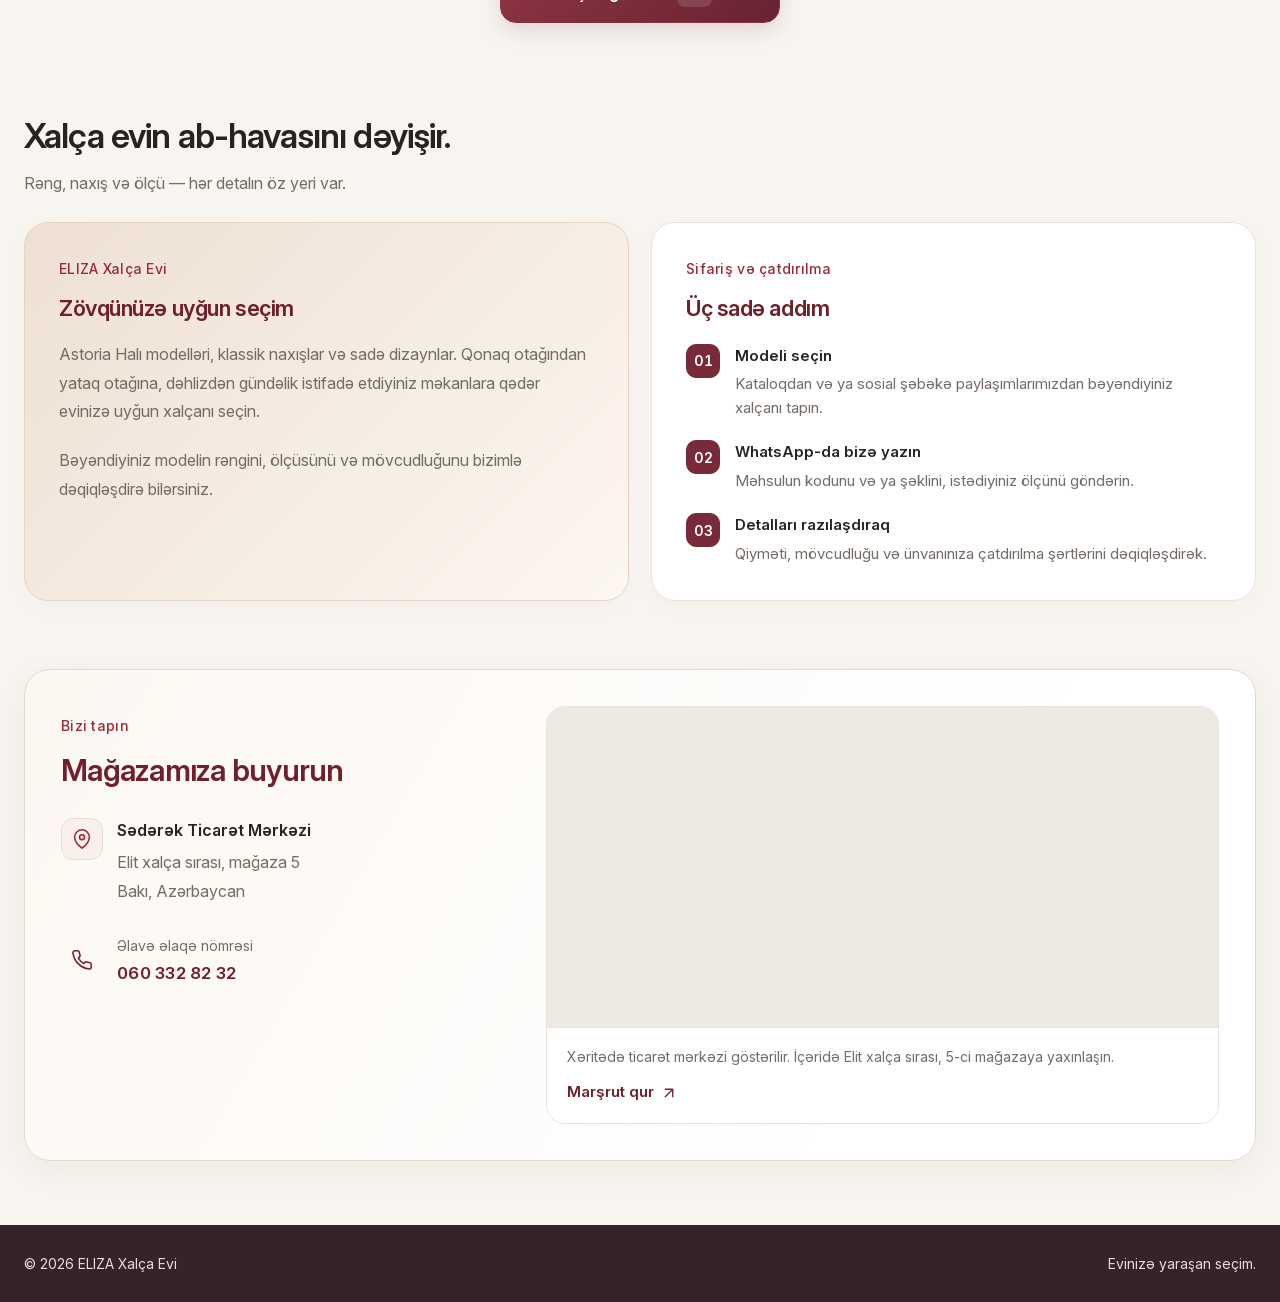
==== commit 4163b515: "Add manual four-card catalog batches with a styled load-more button" ====
--- a/public/index.html
+++ b/public/index.html
@@ -106,7 +106,14 @@
 #resultCount {font-weight:500;color:#534b45;}
 .catalog-note {font-size:.8125rem;}
 .catalog-grid {display:grid;grid-template-columns:repeat(4,minmax(0,1fr));gap:22px;}
-.card {display:flex;flex-direction:column;min-width:0;border:1px solid var(--line);border-radius:20px;overflow:hidden;background:#fff;box-shadow:var(--shadow);transition:transform .25s,box-shadow .25s,border-color .25s;}
+.catalog-more {display:flex;justify-content:center;padding:34px 0 4px;}
+.catalog-more[hidden] {display:none;}
+.load-more-button {display:inline-flex;align-items:center;justify-content:center;gap:16px;min-width:280px;min-height:58px;padding:15px 24px;border:1px solid #853343;border-radius:16px;background:linear-gradient(135deg,#8e3445,#682330);color:#fff;font-size:1rem;font-weight:600;line-height:1.5;box-shadow:0 8px 20px rgba(104,35,48,.15);transition:transform .2s,box-shadow .2s,background .2s;}
+.load-more-button:hover {transform:translateY(-2px);background:linear-gradient(135deg,#9b3c4e,#762b3a);box-shadow:0 12px 24px rgba(104,35,48,.22);}
+.load-more-button:active {transform:translateY(0);}
+.load-more-button .icon {width:20px;height:20px;}
+.load-more-count {display:inline-flex;align-items:center;justify-content:center;min-width:32px;height:28px;padding:0 8px;border-radius:8px;background:rgba(255,255,255,.13);color:#fff4ec;font-size:.875rem;font-weight:500;font-variant-numeric:tabular-nums;}
+.card {scroll-margin-top:16px;display:flex;flex-direction:column;min-width:0;border:1px solid var(--line);border-radius:20px;overflow:hidden;background:#fff;box-shadow:var(--shadow);transition:transform .25s,box-shadow .25s,border-color .25s;}
 .card:hover {transform:translateY(-5px);border-color:#dbc7bf;box-shadow:0 18px 34px rgba(66,39,30,.1);}
 .card-visual {aspect-ratio:1;padding:26px;background:linear-gradient(150deg,#f8f4ee,#e9dfd3);border-bottom:1px solid #eee6dd;}
 .card:nth-child(3n+2) .card-visual {background:linear-gradient(150deg,#f5f2ee,#e5ded7);}
@@ -179,7 +186,7 @@
 
 @media (prefers-reduced-motion:reduce) {
  html {scroll-behavior:auto;}.whatsapp-pulse,.whatsapp-pulse::after {animation:none;will-change:auto;}
- .card,.header-icon,.btn {transition:none;}.card:hover,.header-icon:hover,.btn:hover {transform:none;}
+ .card,.header-icon,.btn,.load-more-button {transition:none;}.card:hover,.header-icon:hover,.btn:hover,.load-more-button:hover {transform:none;}
 }
 </style></head><body><header class="header">
  <div class="container nav">
@@ -191,7 +198,7 @@
    <a class="whatsapp-button whatsapp-pulse" href="https://wa.me/994706328232" target="_blank" rel="noopener noreferrer" aria-label="WhatsApp ilə yazın: 070 632 82 32"><svg class="icon" aria-hidden="true" focusable="false" fill="currentColor" role="img" viewbox="0 0 24 24" xmlns="http://www.w3.org/2000/svg"><path d="M17.472 14.382c-.297-.149-1.758-.867-2.03-.967-.273-.099-.471-.148-.67.15-.197.297-.767.966-.94 1.164-.173.199-.347.223-.644.075-.297-.15-1.255-.463-2.39-1.475-.883-.788-1.48-1.761-1.653-2.059-.173-.297-.018-.458.13-.606.134-.133.298-.347.446-.52.149-.174.198-.298.298-.497.099-.198.05-.371-.025-.52-.075-.149-.669-1.612-.916-2.207-.242-.579-.487-.5-.669-.51-.173-.008-.371-.01-.57-.01-.198 0-.52.074-.792.372-.272.297-1.04 1.016-1.04 2.479 0 1.462 1.065 2.875 1.213 3.074.149.198 2.096 3.2 5.077 4.487.709.306 1.262.489 1.694.625.712.227 1.36.195 1.871.118.571-.085 1.758-.719 2.006-1.413.248-.694.248-1.289.173-1.413-.074-.124-.272-.198-.57-.347m-5.421 7.403h-.004a9.87 9.87 0 01-5.031-1.378l-.361-.214-3.741.982.998-3.648-.235-.374a9.86 9.86 0 01-1.51-5.26c.001-5.45 4.436-9.884 9.888-9.884 2.64 0 5.122 1.03 6.988 2.898a9.825 9.825 0 012.893 6.994c-.003 5.45-4.437 9.884-9.885 9.884m8.413-18.297A11.815 11.815 0 0012.05 0C5.495 0 .16 5.335.157 11.892c0 2.096.547 4.142 1.588 5.945L.057 24l6.305-1.654a11.882 11.882 0 005.683 1.448h.005c6.554 0 11.89-5.335 11.893-11.893a11.821 11.821 0 00-3.48-8.413Z"></path></svg><span>070 632 82 32</span></a>
   </div>
  </div>
-</header><main id="home"><section class="hero"><div class="container"><div class="hero-card"><div class="hero-copy"><span class="eyebrow">Xalça kolleksiyası</span><h1>Evinizə yaraşan <span>gözəl xalçalar.</span></h1><p>Evinizin üslubuna uyğun xalçanı seçin. Ölçü, rəng və mövcud modellər barədə bizə yazın.</p><div class="hero-actions"><a class="btn" href="#catalog">Xalçalara bax<svg class="icon" aria-hidden="true" viewbox="0 0 24 24" fill="none" stroke="currentColor" stroke-width="1.8" stroke-linecap="round" stroke-linejoin="round"><path d="M7 17 17 7M7 7h10v10"></path></svg></a></div></div><div class="hero-side"><div class="feature-panel"><div class="mini-grid"><div class="mini-card"><div class="mini-label">Klassik</div><strong>Qonaq otağı üçün seçilmiş modellər</strong><div class="rug-preview pattern-red"></div></div><div class="mini-card"><div class="mini-label">Modern</div><strong>Sadə və zövqlü günlük istifadə variantları</strong><div class="rug-preview pattern-beige"></div></div><div class="mini-card"><div class="mini-label">Premium</div><strong>Yumşaq toxuma və daha dolğun görünüş</strong><div class="rug-preview pattern-dark"></div></div><div class="mini-card"><div class="mini-label">Astoria Halı</div><strong>Kolleksiyadan bəyəndiyiniz modeli seçin</strong><div class="rug-preview pattern-sand"></div></div></div></div></div></div></div></section><section class="section" id="catalog"><div class="container"><div class="section-head"><div><span class="section-label">Zövqünüzə uyğun</span><h2>Xalça kataloqu</h2><p>Otağa və üsluba uyğun axtarış aparın.</p></div><button class="btn-secondary" onclick="resetFilters()">Filtrləri sıfırla</button></div><div class="filters"><input id="searchInput" class="control" type="search" placeholder="Xalça adı üzrə axtar..." oninput="filterProducts()" aria-label="Xalça axtarışı"><select id="roomFilter" class="control" onchange="filterProducts()" aria-label="Otaq seçimi"><option value="">Bütün otaqlar</option><option>Qonaq otağı</option><option>Yataq otağı</option><option>Dəhliz</option><option>Uşaq otağı</option></select><select id="styleFilter" class="control" onchange="filterProducts()" aria-label="Üslub seçimi"><option value="">Bütün üslublar</option><option>Klassik</option><option>Modern</option><option>Minimal</option><option>Premium</option></select><select id="sortFilter" class="control" onchange="filterProducts()" aria-label="Məhsulların sıralanması"><option value="default">Sıralama</option><option value="low">Qiymət: ucuzdan bahaya</option><option value="high">Qiymət: bahadan ucuza</option></select></div><div class="results"><div id="resultCount" aria-live="polite">8 məhsul göstərilir</div><div class="catalog-note">Məhsullar və qiymətlər hələlik nümunədir.</div></div><div class="catalog-grid" id="productGrid"></div></div></section><section class="section" id="about"><div class="container">
+</header><main id="home"><section class="hero"><div class="container"><div class="hero-card"><div class="hero-copy"><span class="eyebrow">Xalça kolleksiyası</span><h1>Evinizə yaraşan <span>gözəl xalçalar.</span></h1><p>Evinizin üslubuna uyğun xalçanı seçin. Ölçü, rəng və mövcud modellər barədə bizə yazın.</p><div class="hero-actions"><a class="btn" href="#catalog">Xalçalara bax<svg class="icon" aria-hidden="true" viewbox="0 0 24 24" fill="none" stroke="currentColor" stroke-width="1.8" stroke-linecap="round" stroke-linejoin="round"><path d="M7 17 17 7M7 7h10v10"></path></svg></a></div></div><div class="hero-side"><div class="feature-panel"><div class="mini-grid"><div class="mini-card"><div class="mini-label">Klassik</div><strong>Qonaq otağı üçün seçilmiş modellər</strong><div class="rug-preview pattern-red"></div></div><div class="mini-card"><div class="mini-label">Modern</div><strong>Sadə və zövqlü günlük istifadə variantları</strong><div class="rug-preview pattern-beige"></div></div><div class="mini-card"><div class="mini-label">Premium</div><strong>Yumşaq toxuma və daha dolğun görünüş</strong><div class="rug-preview pattern-dark"></div></div><div class="mini-card"><div class="mini-label">Astoria Halı</div><strong>Kolleksiyadan bəyəndiyiniz modeli seçin</strong><div class="rug-preview pattern-sand"></div></div></div></div></div></div></div></section><section class="section" id="catalog"><div class="container"><div class="section-head"><div><span class="section-label">Zövqünüzə uyğun</span><h2>Xalça kataloqu</h2><p>Otağa və üsluba uyğun axtarış aparın.</p></div><button class="btn-secondary" onclick="resetFilters()">Filtrləri sıfırla</button></div><div class="filters"><input id="searchInput" class="control" type="search" placeholder="Xalça adı üzrə axtar..." oninput="filterProducts()" aria-label="Xalça axtarışı"><select id="roomFilter" class="control" onchange="filterProducts()" aria-label="Otaq seçimi"><option value="">Bütün otaqlar</option><option>Qonaq otağı</option><option>Yataq otağı</option><option>Dəhliz</option><option>Uşaq otağı</option></select><select id="styleFilter" class="control" onchange="filterProducts()" aria-label="Üslub seçimi"><option value="">Bütün üslublar</option><option>Klassik</option><option>Modern</option><option>Minimal</option><option>Premium</option></select><select id="sortFilter" class="control" onchange="filterProducts()" aria-label="Məhsulların sıralanması"><option value="default">Sıralama</option><option value="low">Qiymət: ucuzdan bahaya</option><option value="high">Qiymət: bahadan ucuza</option></select></div><div class="results"><div id="resultCount" aria-live="polite">4 / 8 məhsul göstərilir</div><div class="catalog-note">Məhsullar və qiymətlər hələlik nümunədir.</div></div><div class="catalog-grid" id="productGrid"></div><div class="catalog-more" id="catalogMore" hidden><button type="button" class="load-more-button" id="loadMoreButton" aria-controls="productGrid" onclick="loadMoreProducts()"><span>Daha çox göstər</span><span class="load-more-count" id="loadMoreCount" aria-hidden="true"></span><svg class="icon" aria-hidden="true" viewBox="0 0 24 24" fill="none" stroke="currentColor" stroke-width="1.8" stroke-linecap="round" stroke-linejoin="round"><path d="m6 9 6 6 6-6"></path></svg></button></div></div></section><section class="section" id="about"><div class="container">
  <div class="section-head"><div><h2>Xalça evin ab-havasını dəyişir.</h2><p>Rəng, naxış və ölçü — hər detalın öz yeri var.</p></div></div>
  <div class="about-box">
   <article class="info-card"><span class="section-label">ELIZA Xalça Evi</span><h3>Zövqünüzə uyğun seçim</h3><p>Astoria Halı modelləri, klassik naxışlar və sadə dizaynlar. Qonaq otağından yataq otağına, dəhlizdən gündəlik istifadə etdiyiniz məkanlara qədər evinizə uyğun xalçanı seçin.</p><p class="about-note">Bəyəndiyiniz modelin rəngini, ölçüsünü və mövcudluğunu bizimlə dəqiqləşdirə bilərsiniz.</p></article>
@@ -205,7 +212,62 @@
    </div>
   <figure class="map-card" id="store-map" tabindex="-1" aria-label="Sədərək Ticarət Mərkəzi — Elit xalça sırası, mağaza 5"><div class="map-frame"><iframe src="https://www.google.com/maps?q=40.32661%2C49.77660&amp;z=14&amp;output=embed&amp;hl=az" title="Sədərək Ticarət Mərkəzinin xəritədə yeri" loading="lazy" referrerpolicy="no-referrer-when-downgrade" allowfullscreen="" width="640" height="360"></iframe></div><figcaption><p>Xəritədə ticarət mərkəzi göstərilir. İçəridə Elit xalça sırası, 5-ci mağazaya yaxınlaşın.</p><a class="directions-link" href="https://www.google.com/maps/dir/?api=1&amp;destination=40.32661%2C49.77660" target="_blank" rel="noopener noreferrer">Marşrut qur<svg class="icon" aria-hidden="true" viewbox="0 0 24 24" fill="none" stroke="currentColor" stroke-width="1.8" stroke-linecap="round" stroke-linejoin="round"><path d="M7 17 17 7M7 7h10v10"></path></svg></a></figcaption></figure>
  </div>
-</div></section></main><footer><div class="container footer-row"><div>© 2026 ELIZA Xalça Evi</div><div>Evinizə yaraşan seçim.</div></div></footer><div class="modal" id="productModal" onclick="closeModalOutside(event)" role="dialog" aria-modal="true" aria-labelledby="modalTitle"><div class="modal-card"><div class="modal-visual"><div class="modal-rug" id="modalRug"></div></div><div class="modal-content"><button class="close" onclick="closeModal()" aria-label="Məhsul məlumatını bağla">×</button><span class="eyebrow" style="background:#f9efea; color:#6b4d43; border-color:#f0ddd5;"><i style="background:var(--accent);"></i>Məhsul məlumatı</span><h3 id="modalTitle"></h3><p id="modalDesc"></p><ul class="info-list"><li><span>Otaq</span><span id="modalRoom"></span></li><li><span>Üslub</span><span id="modalStyle"></span></li><li><span>Ölçü</span><span id="modalSize"></span></li><li><span>Kod</span><span id="modalCode"></span></li></ul><div class="modal-price" id="modalPrice"></div><a class="whatsapp-button modal-whatsapp" id="modalWhatsApp" href="https://wa.me/994706328232" target="_blank" rel="noopener noreferrer"><svg class="icon" aria-hidden="true" focusable="false" fill="currentColor" role="img" viewbox="0 0 24 24" xmlns="http://www.w3.org/2000/svg"><path d="M17.472 14.382c-.297-.149-1.758-.867-2.03-.967-.273-.099-.471-.148-.67.15-.197.297-.767.966-.94 1.164-.173.199-.347.223-.644.075-.297-.15-1.255-.463-2.39-1.475-.883-.788-1.48-1.761-1.653-2.059-.173-.297-.018-.458.13-.606.134-.133.298-.347.446-.52.149-.174.198-.298.298-.497.099-.198.05-.371-.025-.52-.075-.149-.669-1.612-.916-2.207-.242-.579-.487-.5-.669-.51-.173-.008-.371-.01-.57-.01-.198 0-.52.074-.792.372-.272.297-1.04 1.016-1.04 2.479 0 1.462 1.065 2.875 1.213 3.074.149.198 2.096 3.2 5.077 4.487.709.306 1.262.489 1.694.625.712.227 1.36.195 1.871.118.571-.085 1.758-.719 2.006-1.413.248-.694.248-1.289.173-1.413-.074-.124-.272-.198-.57-.347m-5.421 7.403h-.004a9.87 9.87 0 01-5.031-1.378l-.361-.214-3.741.982.998-3.648-.235-.374a9.86 9.86 0 01-1.51-5.26c.001-5.45 4.436-9.884 9.888-9.884 2.64 0 5.122 1.03 6.988 2.898a9.825 9.825 0 012.893 6.994c-.003 5.45-4.437 9.884-9.885 9.884m8.413-18.297A11.815 11.815 0 0012.05 0C5.495 0 .16 5.335.157 11.892c0 2.096.547 4.142 1.588 5.945L.057 24l6.305-1.654a11.882 11.882 0 005.683 1.448h.005c6.554 0 11.89-5.335 11.893-11.893a11.821 11.821 0 00-3.48-8.413Z"></path></svg><span>Bu model haqqında soruşun</span></a></div></div></div><script>const products = [{"name": "Klassik qonaq otağı xalçası", "room": "Qonaq otağı", "style": "Klassik", "size": "200 × 300 sm", "price": 129, "code": "EL-101", "pattern": "pattern-red"}, {"name": "Müasir yumşaq xalça", "room": "Yataq otağı", "style": "Modern", "size": "160 × 230 sm", "price": 94, "code": "EL-102", "pattern": "pattern-beige"}, {"name": "Premium ornament xalça", "room": "Qonaq otağı", "style": "Premium", "size": "240 × 340 sm", "price": 189, "code": "EL-103", "pattern": "pattern-dark"}, {"name": "Dəhliz üçün uzun xalça", "room": "Dəhliz", "style": "Minimal", "size": "80 × 300 sm", "price": 59, "code": "EL-104", "pattern": "pattern-sand"}, {"name": "Uşaq otağı xalçası", "room": "Uşaq otağı", "style": "Modern", "size": "120 × 180 sm", "price": 72, "code": "EL-105", "pattern": "pattern-rose"}, {"name": "Klassik naxışlı xalça", "room": "Qonaq otağı", "style": "Klassik", "size": "160 × 230 sm", "price": 118, "code": "EL-106", "pattern": "pattern-red"}, {"name": "Yumşaq tüklü xalça", "room": "Yataq otağı", "style": "Premium", "size": "200 × 290 sm", "price": 156, "code": "EL-107", "pattern": "pattern-beige"}, {"name": "Minimal dəhliz xalçası", "room": "Dəhliz", "style": "Minimal", "size": "100 × 200 sm", "price": 48, "code": "EL-108", "pattern": "pattern-dark"}];function scrollToSection(id) {document.getElementById(id).scrollIntoView({ behavior: "smooth" });}function rugPatternClass(name) {return {"pattern-red":"pattern-red","pattern-beige":"pattern-beige","pattern-dark":"pattern-dark","pattern-sand":"pattern-sand","pattern-rose":"pattern-rose"}[name] || "pattern-red";}function renderProducts(list) {const grid = document.getElementById("productGrid");grid.innerHTML = "";if (!list.length) {grid.innerHTML = `<div style="grid-column:1/-1; background:#fff; border:1px solid var(--line); border-radius:24px; padding:34px; text-align:center; box-shadow:var(--shadow);"><div style="font-size:1.375rem; font-weight:600; margin-bottom:8px; color:var(--accent-dark);">Uyğun məhsul tapılmadı</div><div style="color:var(--muted);">Filtrləri dəyişib yenidən yoxlayın.</div></div>`;document.getElementById("resultCount").textContent = "0 məhsul göstərilir";return;}list.forEach((p) => {const card = document.createElement("article");card.className = "card";card.innerHTML = `<div class="card-visual"><div class="rug-card ${rugPatternClass(p.pattern)}"><div class="badge">${p.style}</div></div></div><div class="card-body"><h3 class="card-title">${p.name}</h3><div class="card-meta">${p.room} • ${p.size} • Kod: ${p.code}</div><div class="card-row"><div class="price">${p.price} ₼ <small>/ ədəd</small></div><button class="small-btn">Ətraflı</button></div></div>`;card.querySelector(".small-btn").addEventListener("click", function() {openModal(p);});grid.appendChild(card);});document.getElementById("resultCount").textContent = `${list.length} məhsul göstərilir`;}function filterProducts() {const q = document.getElementById("searchInput").value.toLocaleLowerCase("az").trim();const room = document.getElementById("roomFilter").value;const style = document.getElementById("styleFilter").value;const sort = document.getElementById("sortFilter").value;let list = products.filter(p => {const matchSearch = p.name.toLocaleLowerCase("az").includes(q);const matchRoom = !room || p.room === room;const matchStyle = !style || p.style === style;return matchSearch && matchRoom && matchStyle;});if (sort === "low") list.sort((a,b) => a.price - b.price);if (sort === "high") list.sort((a,b) => b.price - a.price);renderProducts(list);}function resetFilters() {document.getElementById("searchInput").value = "";document.getElementById("roomFilter").value = "";document.getElementById("styleFilter").value = "";document.getElementById("sortFilter").value = "default";renderProducts(products);}function openModal(product) {document.getElementById("modalTitle").textContent = product.name;
+</div></section></main><footer><div class="container footer-row"><div>© 2026 ELIZA Xalça Evi</div><div>Evinizə yaraşan seçim.</div></div></footer><div class="modal" id="productModal" onclick="closeModalOutside(event)" role="dialog" aria-modal="true" aria-labelledby="modalTitle"><div class="modal-card"><div class="modal-visual"><div class="modal-rug" id="modalRug"></div></div><div class="modal-content"><button class="close" onclick="closeModal()" aria-label="Məhsul məlumatını bağla">×</button><span class="eyebrow" style="background:#f9efea; color:#6b4d43; border-color:#f0ddd5;"><i style="background:var(--accent);"></i>Məhsul məlumatı</span><h3 id="modalTitle"></h3><p id="modalDesc"></p><ul class="info-list"><li><span>Otaq</span><span id="modalRoom"></span></li><li><span>Üslub</span><span id="modalStyle"></span></li><li><span>Ölçü</span><span id="modalSize"></span></li><li><span>Kod</span><span id="modalCode"></span></li></ul><div class="modal-price" id="modalPrice"></div><a class="whatsapp-button modal-whatsapp" id="modalWhatsApp" href="https://wa.me/994706328232" target="_blank" rel="noopener noreferrer"><svg class="icon" aria-hidden="true" focusable="false" fill="currentColor" role="img" viewbox="0 0 24 24" xmlns="http://www.w3.org/2000/svg"><path d="M17.472 14.382c-.297-.149-1.758-.867-2.03-.967-.273-.099-.471-.148-.67.15-.197.297-.767.966-.94 1.164-.173.199-.347.223-.644.075-.297-.15-1.255-.463-2.39-1.475-.883-.788-1.48-1.761-1.653-2.059-.173-.297-.018-.458.13-.606.134-.133.298-.347.446-.52.149-.174.198-.298.298-.497.099-.198.05-.371-.025-.52-.075-.149-.669-1.612-.916-2.207-.242-.579-.487-.5-.669-.51-.173-.008-.371-.01-.57-.01-.198 0-.52.074-.792.372-.272.297-1.04 1.016-1.04 2.479 0 1.462 1.065 2.875 1.213 3.074.149.198 2.096 3.2 5.077 4.487.709.306 1.262.489 1.694.625.712.227 1.36.195 1.871.118.571-.085 1.758-.719 2.006-1.413.248-.694.248-1.289.173-1.413-.074-.124-.272-.198-.57-.347m-5.421 7.403h-.004a9.87 9.87 0 01-5.031-1.378l-.361-.214-3.741.982.998-3.648-.235-.374a9.86 9.86 0 01-1.51-5.26c.001-5.45 4.436-9.884 9.888-9.884 2.64 0 5.122 1.03 6.988 2.898a9.825 9.825 0 012.893 6.994c-.003 5.45-4.437 9.884-9.885 9.884m8.413-18.297A11.815 11.815 0 0012.05 0C5.495 0 .16 5.335.157 11.892c0 2.096.547 4.142 1.588 5.945L.057 24l6.305-1.654a11.882 11.882 0 005.683 1.448h.005c6.554 0 11.89-5.335 11.893-11.893a11.821 11.821 0 00-3.48-8.413Z"></path></svg><span>Bu model haqqında soruşun</span></a></div></div></div><script>const products = [{"name": "Klassik qonaq otağı xalçası", "room": "Qonaq otağı", "style": "Klassik", "size": "200 × 300 sm", "price": 129, "code": "EL-101", "pattern": "pattern-red"}, {"name": "Müasir yumşaq xalça", "room": "Yataq otağı", "style": "Modern", "size": "160 × 230 sm", "price": 94, "code": "EL-102", "pattern": "pattern-beige"}, {"name": "Premium ornament xalça", "room": "Qonaq otağı", "style": "Premium", "size": "240 × 340 sm", "price": 189, "code": "EL-103", "pattern": "pattern-dark"}, {"name": "Dəhliz üçün uzun xalça", "room": "Dəhliz", "style": "Minimal", "size": "80 × 300 sm", "price": 59, "code": "EL-104", "pattern": "pattern-sand"}, {"name": "Uşaq otağı xalçası", "room": "Uşaq otağı", "style": "Modern", "size": "120 × 180 sm", "price": 72, "code": "EL-105", "pattern": "pattern-rose"}, {"name": "Klassik naxışlı xalça", "room": "Qonaq otağı", "style": "Klassik", "size": "160 × 230 sm", "price": 118, "code": "EL-106", "pattern": "pattern-red"}, {"name": "Yumşaq tüklü xalça", "room": "Yataq otağı", "style": "Premium", "size": "200 × 290 sm", "price": 156, "code": "EL-107", "pattern": "pattern-beige"}, {"name": "Minimal dəhliz xalçası", "room": "Dəhliz", "style": "Minimal", "size": "100 × 200 sm", "price": 48, "code": "EL-108", "pattern": "pattern-dark"}];function scrollToSection(id) {document.getElementById(id).scrollIntoView({ behavior: "smooth" });}function rugPatternClass(name) {return {"pattern-red":"pattern-red","pattern-beige":"pattern-beige","pattern-dark":"pattern-dark","pattern-sand":"pattern-sand","pattern-rose":"pattern-rose"}[name] || "pattern-red";}const CATALOG_PAGE_SIZE = 4;
+let catalogProducts = [];
+let visibleProductCount = 0;
+
+function updateCatalogControls() {
+  const total = catalogProducts.length;
+  const remaining = total - visibleProductCount;
+  document.getElementById("resultCount").textContent = remaining > 0
+    ? `${visibleProductCount} / ${total} məhsul göstərilir`
+    : `${total} məhsul göstərilir`;
+  document.getElementById("catalogMore").hidden = remaining <= 0;
+  document.getElementById("loadMoreButton").disabled = remaining <= 0;
+  document.getElementById("loadMoreCount").textContent = `+${Math.min(CATALOG_PAGE_SIZE, remaining)}`;
+}
+
+function appendProductBatch(focusNewCards = false) {
+  const grid = document.getElementById("productGrid");
+  const nextProducts = catalogProducts.slice(visibleProductCount, visibleProductCount + CATALOG_PAGE_SIZE);
+  let firstNewCard = null;
+  nextProducts.forEach((p) => {
+    const card = document.createElement("article");
+    card.className = "card";
+    card.innerHTML = `<div class="card-visual"><div class="rug-card ${rugPatternClass(p.pattern)}"><div class="badge">${p.style}</div></div></div><div class="card-body"><h3 class="card-title">${p.name}</h3><div class="card-meta">${p.room} • ${p.size} • Kod: ${p.code}</div><div class="card-row"><div class="price">${p.price} ₼ <small>/ ədəd</small></div><button class="small-btn">Ətraflı</button></div></div>`;
+    card.querySelector(".small-btn").addEventListener("click", function() {openModal(p);});
+    grid.appendChild(card);
+    if (!firstNewCard) firstNewCard = card;
+  });
+  visibleProductCount += nextProducts.length;
+  updateCatalogControls();
+  if (focusNewCards && firstNewCard) {
+    firstNewCard.querySelector(".small-btn").focus({preventScroll:true});
+    firstNewCard.scrollIntoView({
+      behavior: window.matchMedia("(prefers-reduced-motion: reduce)").matches ? "auto" : "smooth",
+      block: "start"
+    });
+  }
+}
+
+function renderProducts(list) {
+  catalogProducts = list;
+  visibleProductCount = 0;
+  const grid = document.getElementById("productGrid");
+  grid.innerHTML = "";
+  if (!list.length) {
+    grid.innerHTML = `<div style="grid-column:1/-1; background:#fff; border:1px solid var(--line); border-radius:24px; padding:34px; text-align:center; box-shadow:var(--shadow);"><div style="font-size:1.375rem; font-weight:600; margin-bottom:8px; color:var(--accent-dark);">Uyğun məhsul tapılmadı</div><div style="color:var(--muted);">Filtrləri dəyişib yenidən yoxlayın.</div></div>`;
+    updateCatalogControls();
+    return;
+  }
+  appendProductBatch();
+}
+
+function loadMoreProducts() {
+  appendProductBatch(true);
+}
+
+function filterProducts() {const q = document.getElementById("searchInput").value.toLocaleLowerCase("az").trim();const room = document.getElementById("roomFilter").value;const style = document.getElementById("styleFilter").value;const sort = document.getElementById("sortFilter").value;let list = products.filter(p => {const matchSearch = p.name.toLocaleLowerCase("az").includes(q);const matchRoom = !room || p.room === room;const matchStyle = !style || p.style === style;return matchSearch && matchRoom && matchStyle;});if (sort === "low") list.sort((a,b) => a.price - b.price);if (sort === "high") list.sort((a,b) => b.price - a.price);renderProducts(list);}function resetFilters() {document.getElementById("searchInput").value = "";document.getElementById("roomFilter").value = "";document.getElementById("styleFilter").value = "";document.getElementById("sortFilter").value = "default";renderProducts(products);}function openModal(product) {document.getElementById("modalTitle").textContent = product.name;
 const message = `Salam! ${product.name} (${product.code}), ${product.size} modeli ilə maraqlanıram. Mövcudluğu və qiyməti barədə məlumat verə bilərsiniz?`;
 document.getElementById("modalWhatsApp").href = "https://wa.me/994706328232?text=" + encodeURIComponent(message);document.getElementById("modalDesc").textContent = "Bu modelin mövcud rənglərini, ölçülərini və qiymətini WhatsApp-da dəqiqləşdirin.";document.getElementById("modalRoom").textContent = product.room;document.getElementById("modalStyle").textContent = product.style;document.getElementById("modalSize").textContent = product.size;document.getElementById("modalCode").textContent = product.code;document.getElementById("modalPrice").textContent = product.price + " ₼";const modalRug = document.getElementById("modalRug");modalRug.className = "modal-rug " + rugPatternClass(product.pattern);document.getElementById("productModal").classList.add("open");document.body.style.overflow = "hidden";}function closeModal() {document.getElementById("productModal").classList.remove("open");document.body.style.overflow = "";}function closeModalOutside(e) {if (e.target.id === "productModal") closeModal();}document.addEventListener("keydown", function(e) {if (e.key === "Escape") closeModal();});renderProducts(products);
 // Keep anchor targets below the header at every screen size.
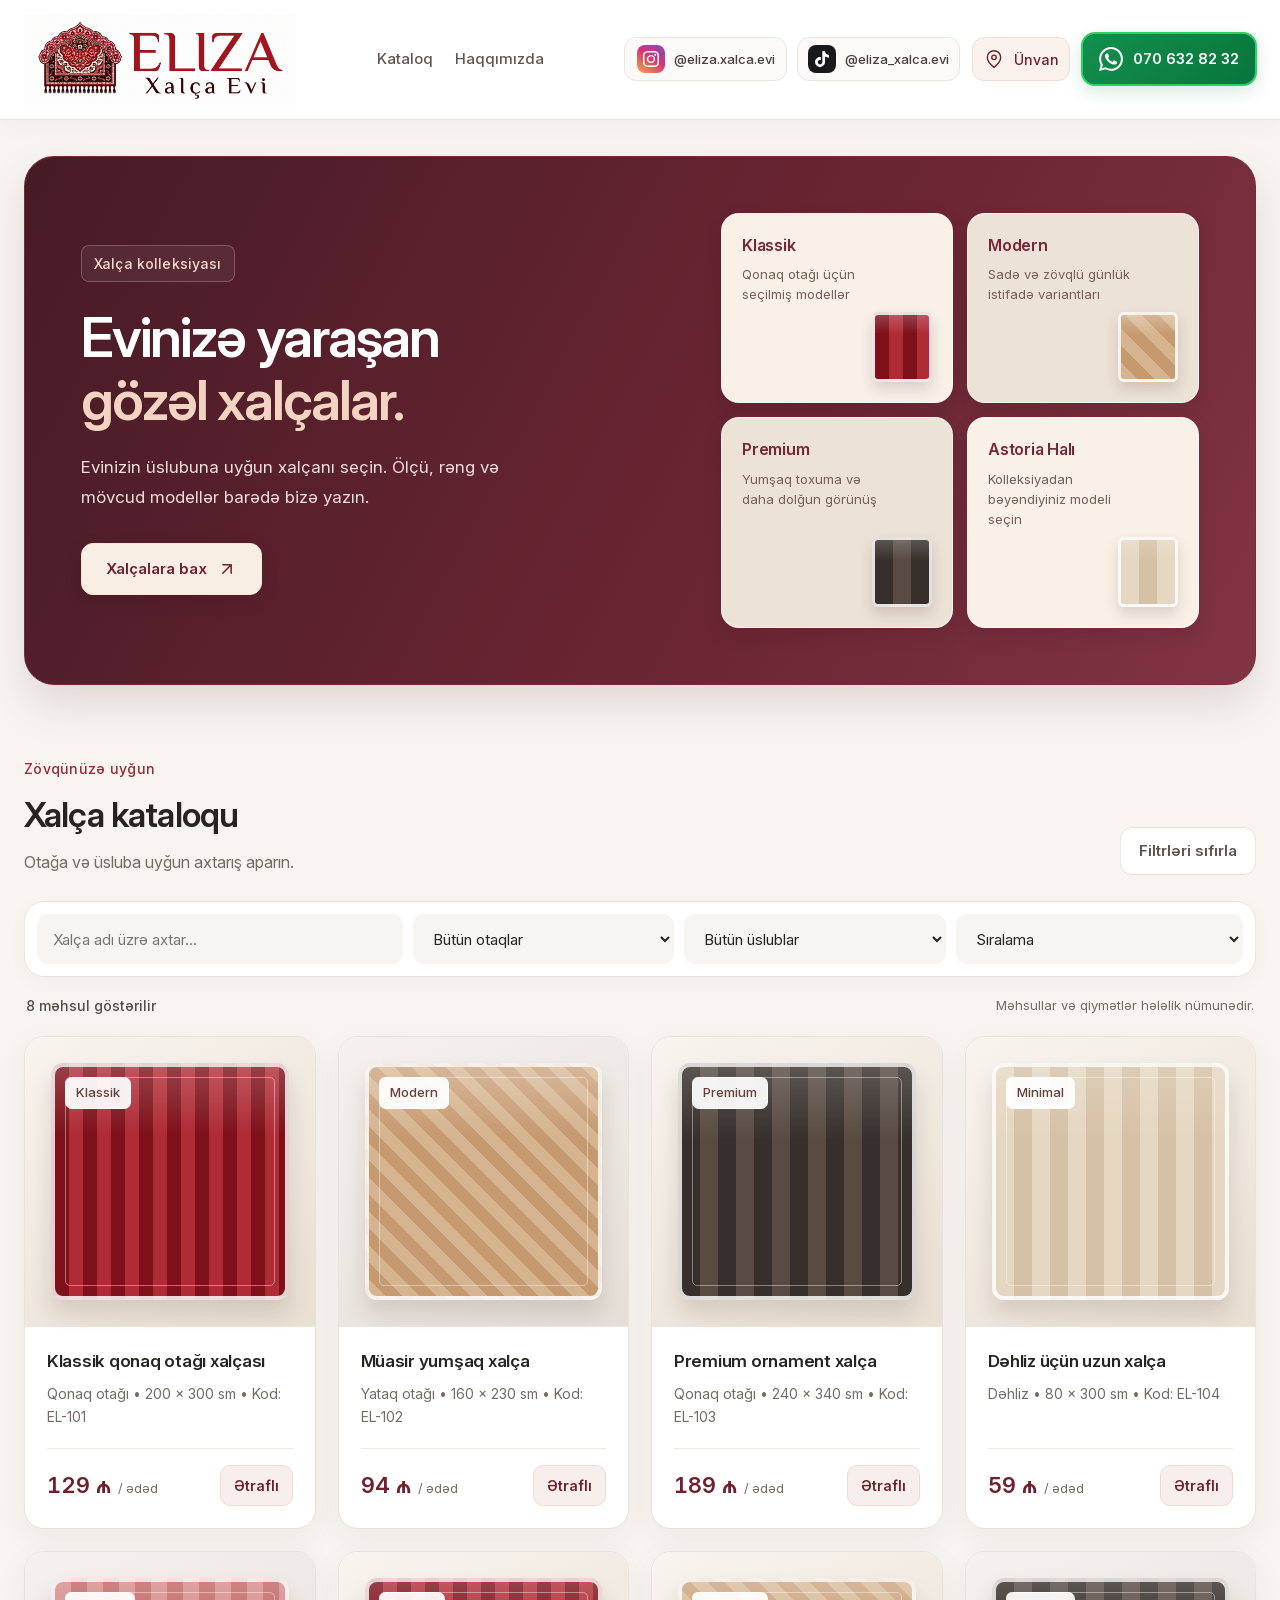
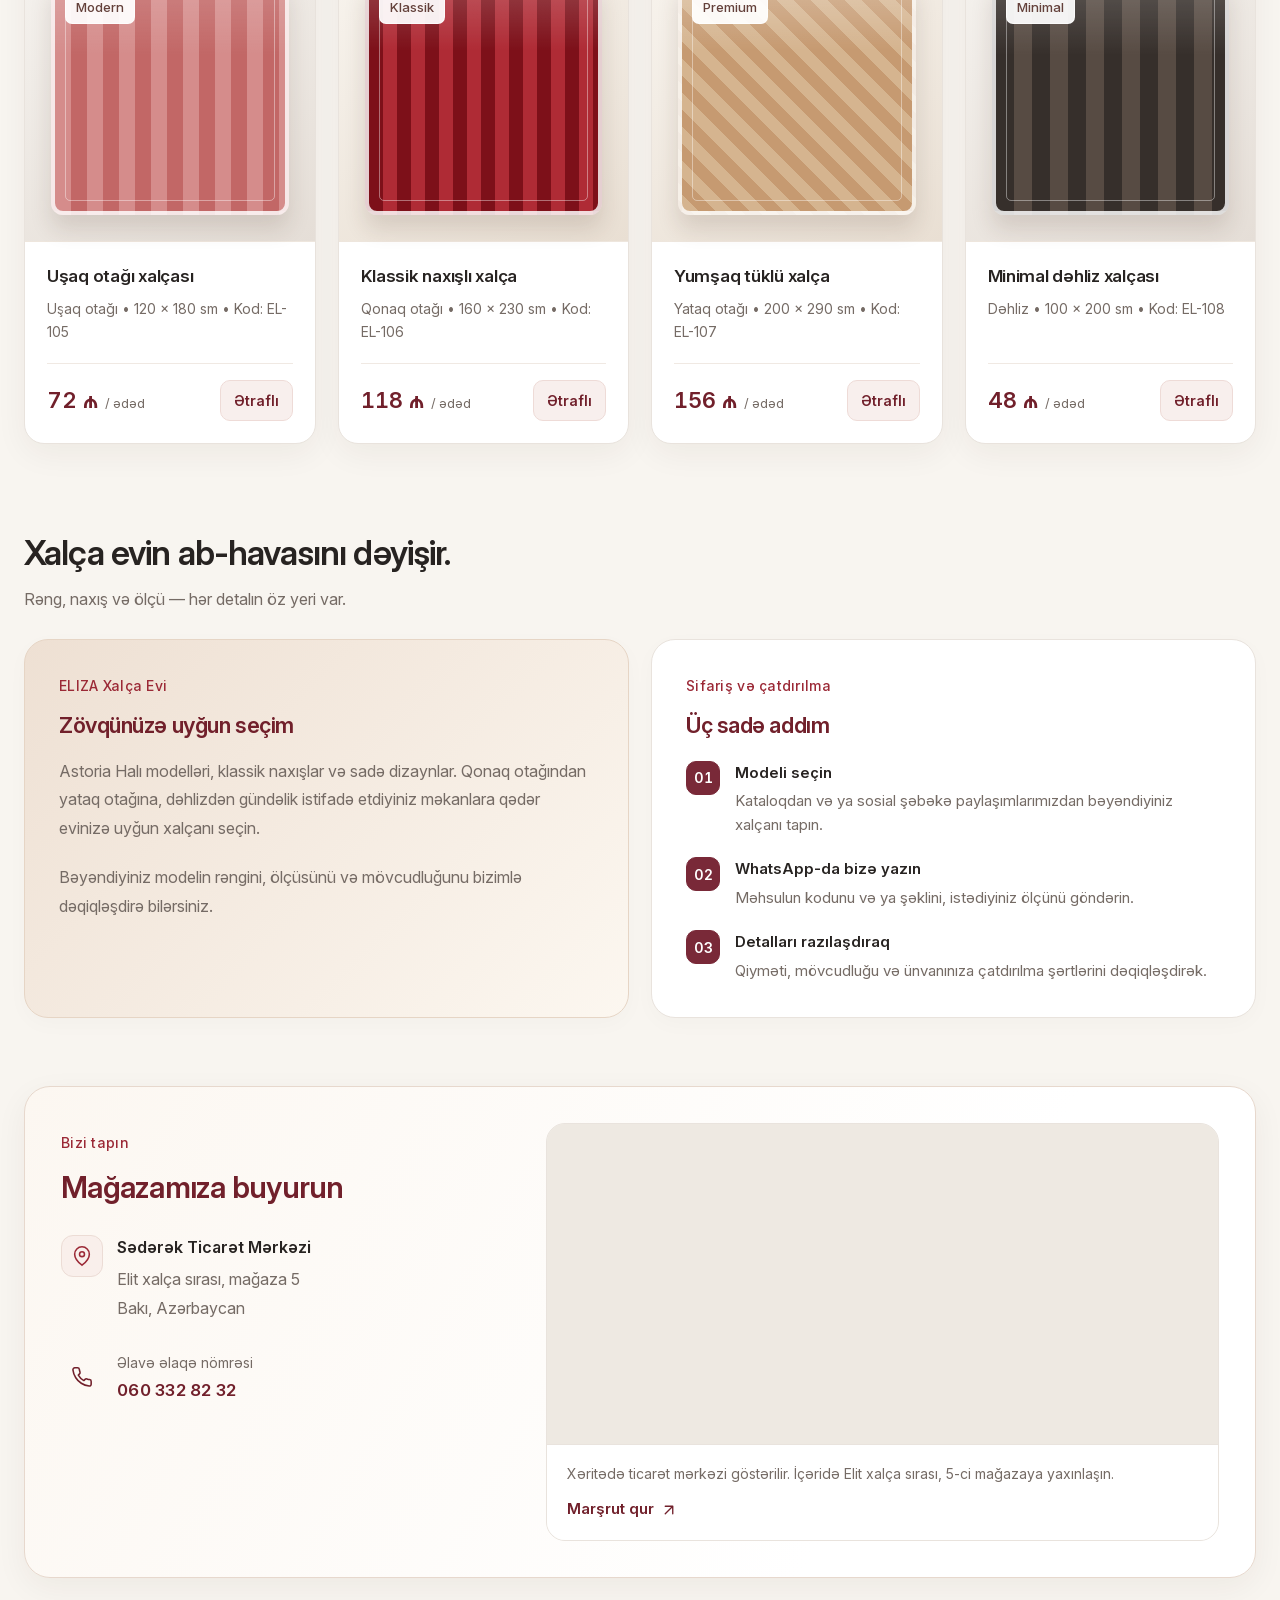
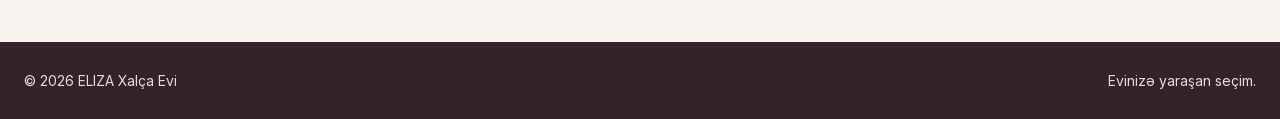
==== commit 8d1d54c8: "Show 12 catalog products initially and load 12 more per click" ====
--- a/public/index.html
+++ b/public/index.html
@@ -198,7 +198,7 @@
    <a class="whatsapp-button whatsapp-pulse" href="https://wa.me/994706328232" target="_blank" rel="noopener noreferrer" aria-label="WhatsApp ilə yazın: 070 632 82 32"><svg class="icon" aria-hidden="true" focusable="false" fill="currentColor" role="img" viewbox="0 0 24 24" xmlns="http://www.w3.org/2000/svg"><path d="M17.472 14.382c-.297-.149-1.758-.867-2.03-.967-.273-.099-.471-.148-.67.15-.197.297-.767.966-.94 1.164-.173.199-.347.223-.644.075-.297-.15-1.255-.463-2.39-1.475-.883-.788-1.48-1.761-1.653-2.059-.173-.297-.018-.458.13-.606.134-.133.298-.347.446-.52.149-.174.198-.298.298-.497.099-.198.05-.371-.025-.52-.075-.149-.669-1.612-.916-2.207-.242-.579-.487-.5-.669-.51-.173-.008-.371-.01-.57-.01-.198 0-.52.074-.792.372-.272.297-1.04 1.016-1.04 2.479 0 1.462 1.065 2.875 1.213 3.074.149.198 2.096 3.2 5.077 4.487.709.306 1.262.489 1.694.625.712.227 1.36.195 1.871.118.571-.085 1.758-.719 2.006-1.413.248-.694.248-1.289.173-1.413-.074-.124-.272-.198-.57-.347m-5.421 7.403h-.004a9.87 9.87 0 01-5.031-1.378l-.361-.214-3.741.982.998-3.648-.235-.374a9.86 9.86 0 01-1.51-5.26c.001-5.45 4.436-9.884 9.888-9.884 2.64 0 5.122 1.03 6.988 2.898a9.825 9.825 0 012.893 6.994c-.003 5.45-4.437 9.884-9.885 9.884m8.413-18.297A11.815 11.815 0 0012.05 0C5.495 0 .16 5.335.157 11.892c0 2.096.547 4.142 1.588 5.945L.057 24l6.305-1.654a11.882 11.882 0 005.683 1.448h.005c6.554 0 11.89-5.335 11.893-11.893a11.821 11.821 0 00-3.48-8.413Z"></path></svg><span>070 632 82 32</span></a>
   </div>
  </div>
-</header><main id="home"><section class="hero"><div class="container"><div class="hero-card"><div class="hero-copy"><span class="eyebrow">Xalça kolleksiyası</span><h1>Evinizə yaraşan <span>gözəl xalçalar.</span></h1><p>Evinizin üslubuna uyğun xalçanı seçin. Ölçü, rəng və mövcud modellər barədə bizə yazın.</p><div class="hero-actions"><a class="btn" href="#catalog">Xalçalara bax<svg class="icon" aria-hidden="true" viewbox="0 0 24 24" fill="none" stroke="currentColor" stroke-width="1.8" stroke-linecap="round" stroke-linejoin="round"><path d="M7 17 17 7M7 7h10v10"></path></svg></a></div></div><div class="hero-side"><div class="feature-panel"><div class="mini-grid"><div class="mini-card"><div class="mini-label">Klassik</div><strong>Qonaq otağı üçün seçilmiş modellər</strong><div class="rug-preview pattern-red"></div></div><div class="mini-card"><div class="mini-label">Modern</div><strong>Sadə və zövqlü günlük istifadə variantları</strong><div class="rug-preview pattern-beige"></div></div><div class="mini-card"><div class="mini-label">Premium</div><strong>Yumşaq toxuma və daha dolğun görünüş</strong><div class="rug-preview pattern-dark"></div></div><div class="mini-card"><div class="mini-label">Astoria Halı</div><strong>Kolleksiyadan bəyəndiyiniz modeli seçin</strong><div class="rug-preview pattern-sand"></div></div></div></div></div></div></div></section><section class="section" id="catalog"><div class="container"><div class="section-head"><div><span class="section-label">Zövqünüzə uyğun</span><h2>Xalça kataloqu</h2><p>Otağa və üsluba uyğun axtarış aparın.</p></div><button class="btn-secondary" onclick="resetFilters()">Filtrləri sıfırla</button></div><div class="filters"><input id="searchInput" class="control" type="search" placeholder="Xalça adı üzrə axtar..." oninput="filterProducts()" aria-label="Xalça axtarışı"><select id="roomFilter" class="control" onchange="filterProducts()" aria-label="Otaq seçimi"><option value="">Bütün otaqlar</option><option>Qonaq otağı</option><option>Yataq otağı</option><option>Dəhliz</option><option>Uşaq otağı</option></select><select id="styleFilter" class="control" onchange="filterProducts()" aria-label="Üslub seçimi"><option value="">Bütün üslublar</option><option>Klassik</option><option>Modern</option><option>Minimal</option><option>Premium</option></select><select id="sortFilter" class="control" onchange="filterProducts()" aria-label="Məhsulların sıralanması"><option value="default">Sıralama</option><option value="low">Qiymət: ucuzdan bahaya</option><option value="high">Qiymət: bahadan ucuza</option></select></div><div class="results"><div id="resultCount" aria-live="polite">4 / 8 məhsul göstərilir</div><div class="catalog-note">Məhsullar və qiymətlər hələlik nümunədir.</div></div><div class="catalog-grid" id="productGrid"></div><div class="catalog-more" id="catalogMore" hidden><button type="button" class="load-more-button" id="loadMoreButton" aria-controls="productGrid" onclick="loadMoreProducts()"><span>Daha çox göstər</span><span class="load-more-count" id="loadMoreCount" aria-hidden="true"></span><svg class="icon" aria-hidden="true" viewBox="0 0 24 24" fill="none" stroke="currentColor" stroke-width="1.8" stroke-linecap="round" stroke-linejoin="round"><path d="m6 9 6 6 6-6"></path></svg></button></div></div></section><section class="section" id="about"><div class="container">
+</header><main id="home"><section class="hero"><div class="container"><div class="hero-card"><div class="hero-copy"><span class="eyebrow">Xalça kolleksiyası</span><h1>Evinizə yaraşan <span>gözəl xalçalar.</span></h1><p>Evinizin üslubuna uyğun xalçanı seçin. Ölçü, rəng və mövcud modellər barədə bizə yazın.</p><div class="hero-actions"><a class="btn" href="#catalog">Xalçalara bax<svg class="icon" aria-hidden="true" viewbox="0 0 24 24" fill="none" stroke="currentColor" stroke-width="1.8" stroke-linecap="round" stroke-linejoin="round"><path d="M7 17 17 7M7 7h10v10"></path></svg></a></div></div><div class="hero-side"><div class="feature-panel"><div class="mini-grid"><div class="mini-card"><div class="mini-label">Klassik</div><strong>Qonaq otağı üçün seçilmiş modellər</strong><div class="rug-preview pattern-red"></div></div><div class="mini-card"><div class="mini-label">Modern</div><strong>Sadə və zövqlü günlük istifadə variantları</strong><div class="rug-preview pattern-beige"></div></div><div class="mini-card"><div class="mini-label">Premium</div><strong>Yumşaq toxuma və daha dolğun görünüş</strong><div class="rug-preview pattern-dark"></div></div><div class="mini-card"><div class="mini-label">Astoria Halı</div><strong>Kolleksiyadan bəyəndiyiniz modeli seçin</strong><div class="rug-preview pattern-sand"></div></div></div></div></div></div></div></section><section class="section" id="catalog"><div class="container"><div class="section-head"><div><span class="section-label">Zövqünüzə uyğun</span><h2>Xalça kataloqu</h2><p>Otağa və üsluba uyğun axtarış aparın.</p></div><button class="btn-secondary" onclick="resetFilters()">Filtrləri sıfırla</button></div><div class="filters"><input id="searchInput" class="control" type="search" placeholder="Xalça adı üzrə axtar..." oninput="filterProducts()" aria-label="Xalça axtarışı"><select id="roomFilter" class="control" onchange="filterProducts()" aria-label="Otaq seçimi"><option value="">Bütün otaqlar</option><option>Qonaq otağı</option><option>Yataq otağı</option><option>Dəhliz</option><option>Uşaq otağı</option></select><select id="styleFilter" class="control" onchange="filterProducts()" aria-label="Üslub seçimi"><option value="">Bütün üslublar</option><option>Klassik</option><option>Modern</option><option>Minimal</option><option>Premium</option></select><select id="sortFilter" class="control" onchange="filterProducts()" aria-label="Məhsulların sıralanması"><option value="default">Sıralama</option><option value="low">Qiymət: ucuzdan bahaya</option><option value="high">Qiymət: bahadan ucuza</option></select></div><div class="results"><div id="resultCount" aria-live="polite">8 məhsul göstərilir</div><div class="catalog-note">Məhsullar və qiymətlər hələlik nümunədir.</div></div><div class="catalog-grid" id="productGrid"></div><div class="catalog-more" id="catalogMore" hidden><button type="button" class="load-more-button" id="loadMoreButton" aria-controls="productGrid" onclick="loadMoreProducts()"><span>Daha çox göstər</span><span class="load-more-count" id="loadMoreCount" aria-hidden="true"></span><svg class="icon" aria-hidden="true" viewBox="0 0 24 24" fill="none" stroke="currentColor" stroke-width="1.8" stroke-linecap="round" stroke-linejoin="round"><path d="m6 9 6 6 6-6"></path></svg></button></div></div></section><section class="section" id="about"><div class="container">
  <div class="section-head"><div><h2>Xalça evin ab-havasını dəyişir.</h2><p>Rəng, naxış və ölçü — hər detalın öz yeri var.</p></div></div>
  <div class="about-box">
   <article class="info-card"><span class="section-label">ELIZA Xalça Evi</span><h3>Zövqünüzə uyğun seçim</h3><p>Astoria Halı modelləri, klassik naxışlar və sadə dizaynlar. Qonaq otağından yataq otağına, dəhlizdən gündəlik istifadə etdiyiniz məkanlara qədər evinizə uyğun xalçanı seçin.</p><p class="about-note">Bəyəndiyiniz modelin rəngini, ölçüsünü və mövcudluğunu bizimlə dəqiqləşdirə bilərsiniz.</p></article>
@@ -212,7 +212,7 @@
    </div>
   <figure class="map-card" id="store-map" tabindex="-1" aria-label="Sədərək Ticarət Mərkəzi — Elit xalça sırası, mağaza 5"><div class="map-frame"><iframe src="https://www.google.com/maps?q=40.32661%2C49.77660&amp;z=14&amp;output=embed&amp;hl=az" title="Sədərək Ticarət Mərkəzinin xəritədə yeri" loading="lazy" referrerpolicy="no-referrer-when-downgrade" allowfullscreen="" width="640" height="360"></iframe></div><figcaption><p>Xəritədə ticarət mərkəzi göstərilir. İçəridə Elit xalça sırası, 5-ci mağazaya yaxınlaşın.</p><a class="directions-link" href="https://www.google.com/maps/dir/?api=1&amp;destination=40.32661%2C49.77660" target="_blank" rel="noopener noreferrer">Marşrut qur<svg class="icon" aria-hidden="true" viewbox="0 0 24 24" fill="none" stroke="currentColor" stroke-width="1.8" stroke-linecap="round" stroke-linejoin="round"><path d="M7 17 17 7M7 7h10v10"></path></svg></a></figcaption></figure>
  </div>
-</div></section></main><footer><div class="container footer-row"><div>© 2026 ELIZA Xalça Evi</div><div>Evinizə yaraşan seçim.</div></div></footer><div class="modal" id="productModal" onclick="closeModalOutside(event)" role="dialog" aria-modal="true" aria-labelledby="modalTitle"><div class="modal-card"><div class="modal-visual"><div class="modal-rug" id="modalRug"></div></div><div class="modal-content"><button class="close" onclick="closeModal()" aria-label="Məhsul məlumatını bağla">×</button><span class="eyebrow" style="background:#f9efea; color:#6b4d43; border-color:#f0ddd5;"><i style="background:var(--accent);"></i>Məhsul məlumatı</span><h3 id="modalTitle"></h3><p id="modalDesc"></p><ul class="info-list"><li><span>Otaq</span><span id="modalRoom"></span></li><li><span>Üslub</span><span id="modalStyle"></span></li><li><span>Ölçü</span><span id="modalSize"></span></li><li><span>Kod</span><span id="modalCode"></span></li></ul><div class="modal-price" id="modalPrice"></div><a class="whatsapp-button modal-whatsapp" id="modalWhatsApp" href="https://wa.me/994706328232" target="_blank" rel="noopener noreferrer"><svg class="icon" aria-hidden="true" focusable="false" fill="currentColor" role="img" viewbox="0 0 24 24" xmlns="http://www.w3.org/2000/svg"><path d="M17.472 14.382c-.297-.149-1.758-.867-2.03-.967-.273-.099-.471-.148-.67.15-.197.297-.767.966-.94 1.164-.173.199-.347.223-.644.075-.297-.15-1.255-.463-2.39-1.475-.883-.788-1.48-1.761-1.653-2.059-.173-.297-.018-.458.13-.606.134-.133.298-.347.446-.52.149-.174.198-.298.298-.497.099-.198.05-.371-.025-.52-.075-.149-.669-1.612-.916-2.207-.242-.579-.487-.5-.669-.51-.173-.008-.371-.01-.57-.01-.198 0-.52.074-.792.372-.272.297-1.04 1.016-1.04 2.479 0 1.462 1.065 2.875 1.213 3.074.149.198 2.096 3.2 5.077 4.487.709.306 1.262.489 1.694.625.712.227 1.36.195 1.871.118.571-.085 1.758-.719 2.006-1.413.248-.694.248-1.289.173-1.413-.074-.124-.272-.198-.57-.347m-5.421 7.403h-.004a9.87 9.87 0 01-5.031-1.378l-.361-.214-3.741.982.998-3.648-.235-.374a9.86 9.86 0 01-1.51-5.26c.001-5.45 4.436-9.884 9.888-9.884 2.64 0 5.122 1.03 6.988 2.898a9.825 9.825 0 012.893 6.994c-.003 5.45-4.437 9.884-9.885 9.884m8.413-18.297A11.815 11.815 0 0012.05 0C5.495 0 .16 5.335.157 11.892c0 2.096.547 4.142 1.588 5.945L.057 24l6.305-1.654a11.882 11.882 0 005.683 1.448h.005c6.554 0 11.89-5.335 11.893-11.893a11.821 11.821 0 00-3.48-8.413Z"></path></svg><span>Bu model haqqında soruşun</span></a></div></div></div><script>const products = [{"name": "Klassik qonaq otağı xalçası", "room": "Qonaq otağı", "style": "Klassik", "size": "200 × 300 sm", "price": 129, "code": "EL-101", "pattern": "pattern-red"}, {"name": "Müasir yumşaq xalça", "room": "Yataq otağı", "style": "Modern", "size": "160 × 230 sm", "price": 94, "code": "EL-102", "pattern": "pattern-beige"}, {"name": "Premium ornament xalça", "room": "Qonaq otağı", "style": "Premium", "size": "240 × 340 sm", "price": 189, "code": "EL-103", "pattern": "pattern-dark"}, {"name": "Dəhliz üçün uzun xalça", "room": "Dəhliz", "style": "Minimal", "size": "80 × 300 sm", "price": 59, "code": "EL-104", "pattern": "pattern-sand"}, {"name": "Uşaq otağı xalçası", "room": "Uşaq otağı", "style": "Modern", "size": "120 × 180 sm", "price": 72, "code": "EL-105", "pattern": "pattern-rose"}, {"name": "Klassik naxışlı xalça", "room": "Qonaq otağı", "style": "Klassik", "size": "160 × 230 sm", "price": 118, "code": "EL-106", "pattern": "pattern-red"}, {"name": "Yumşaq tüklü xalça", "room": "Yataq otağı", "style": "Premium", "size": "200 × 290 sm", "price": 156, "code": "EL-107", "pattern": "pattern-beige"}, {"name": "Minimal dəhliz xalçası", "room": "Dəhliz", "style": "Minimal", "size": "100 × 200 sm", "price": 48, "code": "EL-108", "pattern": "pattern-dark"}];function scrollToSection(id) {document.getElementById(id).scrollIntoView({ behavior: "smooth" });}function rugPatternClass(name) {return {"pattern-red":"pattern-red","pattern-beige":"pattern-beige","pattern-dark":"pattern-dark","pattern-sand":"pattern-sand","pattern-rose":"pattern-rose"}[name] || "pattern-red";}const CATALOG_PAGE_SIZE = 4;
+</div></section></main><footer><div class="container footer-row"><div>© 2026 ELIZA Xalça Evi</div><div>Evinizə yaraşan seçim.</div></div></footer><div class="modal" id="productModal" onclick="closeModalOutside(event)" role="dialog" aria-modal="true" aria-labelledby="modalTitle"><div class="modal-card"><div class="modal-visual"><div class="modal-rug" id="modalRug"></div></div><div class="modal-content"><button class="close" onclick="closeModal()" aria-label="Məhsul məlumatını bağla">×</button><span class="eyebrow" style="background:#f9efea; color:#6b4d43; border-color:#f0ddd5;"><i style="background:var(--accent);"></i>Məhsul məlumatı</span><h3 id="modalTitle"></h3><p id="modalDesc"></p><ul class="info-list"><li><span>Otaq</span><span id="modalRoom"></span></li><li><span>Üslub</span><span id="modalStyle"></span></li><li><span>Ölçü</span><span id="modalSize"></span></li><li><span>Kod</span><span id="modalCode"></span></li></ul><div class="modal-price" id="modalPrice"></div><a class="whatsapp-button modal-whatsapp" id="modalWhatsApp" href="https://wa.me/994706328232" target="_blank" rel="noopener noreferrer"><svg class="icon" aria-hidden="true" focusable="false" fill="currentColor" role="img" viewbox="0 0 24 24" xmlns="http://www.w3.org/2000/svg"><path d="M17.472 14.382c-.297-.149-1.758-.867-2.03-.967-.273-.099-.471-.148-.67.15-.197.297-.767.966-.94 1.164-.173.199-.347.223-.644.075-.297-.15-1.255-.463-2.39-1.475-.883-.788-1.48-1.761-1.653-2.059-.173-.297-.018-.458.13-.606.134-.133.298-.347.446-.52.149-.174.198-.298.298-.497.099-.198.05-.371-.025-.52-.075-.149-.669-1.612-.916-2.207-.242-.579-.487-.5-.669-.51-.173-.008-.371-.01-.57-.01-.198 0-.52.074-.792.372-.272.297-1.04 1.016-1.04 2.479 0 1.462 1.065 2.875 1.213 3.074.149.198 2.096 3.2 5.077 4.487.709.306 1.262.489 1.694.625.712.227 1.36.195 1.871.118.571-.085 1.758-.719 2.006-1.413.248-.694.248-1.289.173-1.413-.074-.124-.272-.198-.57-.347m-5.421 7.403h-.004a9.87 9.87 0 01-5.031-1.378l-.361-.214-3.741.982.998-3.648-.235-.374a9.86 9.86 0 01-1.51-5.26c.001-5.45 4.436-9.884 9.888-9.884 2.64 0 5.122 1.03 6.988 2.898a9.825 9.825 0 012.893 6.994c-.003 5.45-4.437 9.884-9.885 9.884m8.413-18.297A11.815 11.815 0 0012.05 0C5.495 0 .16 5.335.157 11.892c0 2.096.547 4.142 1.588 5.945L.057 24l6.305-1.654a11.882 11.882 0 005.683 1.448h.005c6.554 0 11.89-5.335 11.893-11.893a11.821 11.821 0 00-3.48-8.413Z"></path></svg><span>Bu model haqqında soruşun</span></a></div></div></div><script>const products = [{"name": "Klassik qonaq otağı xalçası", "room": "Qonaq otağı", "style": "Klassik", "size": "200 × 300 sm", "price": 129, "code": "EL-101", "pattern": "pattern-red"}, {"name": "Müasir yumşaq xalça", "room": "Yataq otağı", "style": "Modern", "size": "160 × 230 sm", "price": 94, "code": "EL-102", "pattern": "pattern-beige"}, {"name": "Premium ornament xalça", "room": "Qonaq otağı", "style": "Premium", "size": "240 × 340 sm", "price": 189, "code": "EL-103", "pattern": "pattern-dark"}, {"name": "Dəhliz üçün uzun xalça", "room": "Dəhliz", "style": "Minimal", "size": "80 × 300 sm", "price": 59, "code": "EL-104", "pattern": "pattern-sand"}, {"name": "Uşaq otağı xalçası", "room": "Uşaq otağı", "style": "Modern", "size": "120 × 180 sm", "price": 72, "code": "EL-105", "pattern": "pattern-rose"}, {"name": "Klassik naxışlı xalça", "room": "Qonaq otağı", "style": "Klassik", "size": "160 × 230 sm", "price": 118, "code": "EL-106", "pattern": "pattern-red"}, {"name": "Yumşaq tüklü xalça", "room": "Yataq otağı", "style": "Premium", "size": "200 × 290 sm", "price": 156, "code": "EL-107", "pattern": "pattern-beige"}, {"name": "Minimal dəhliz xalçası", "room": "Dəhliz", "style": "Minimal", "size": "100 × 200 sm", "price": 48, "code": "EL-108", "pattern": "pattern-dark"}];function scrollToSection(id) {document.getElementById(id).scrollIntoView({ behavior: "smooth" });}function rugPatternClass(name) {return {"pattern-red":"pattern-red","pattern-beige":"pattern-beige","pattern-dark":"pattern-dark","pattern-sand":"pattern-sand","pattern-rose":"pattern-rose"}[name] || "pattern-red";}const CATALOG_PAGE_SIZE = 12;
 let catalogProducts = [];
 let visibleProductCount = 0;
 
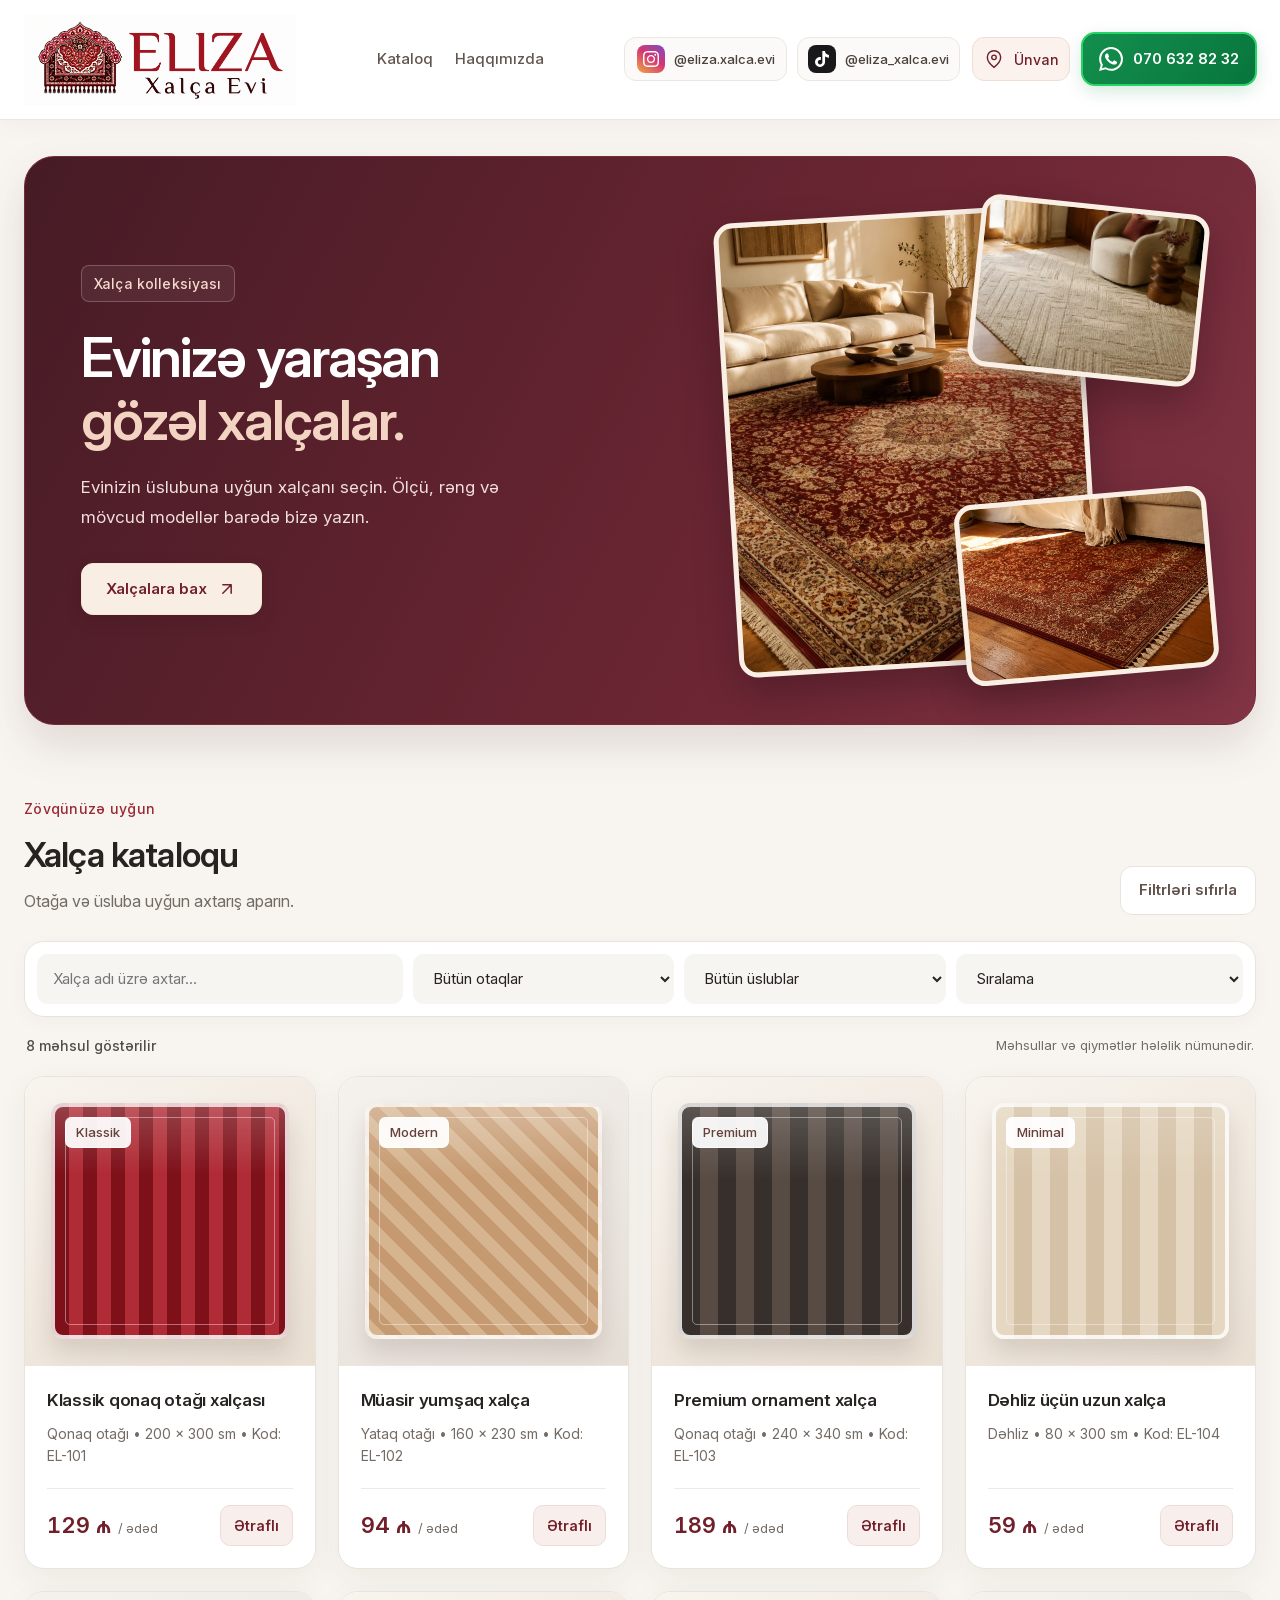
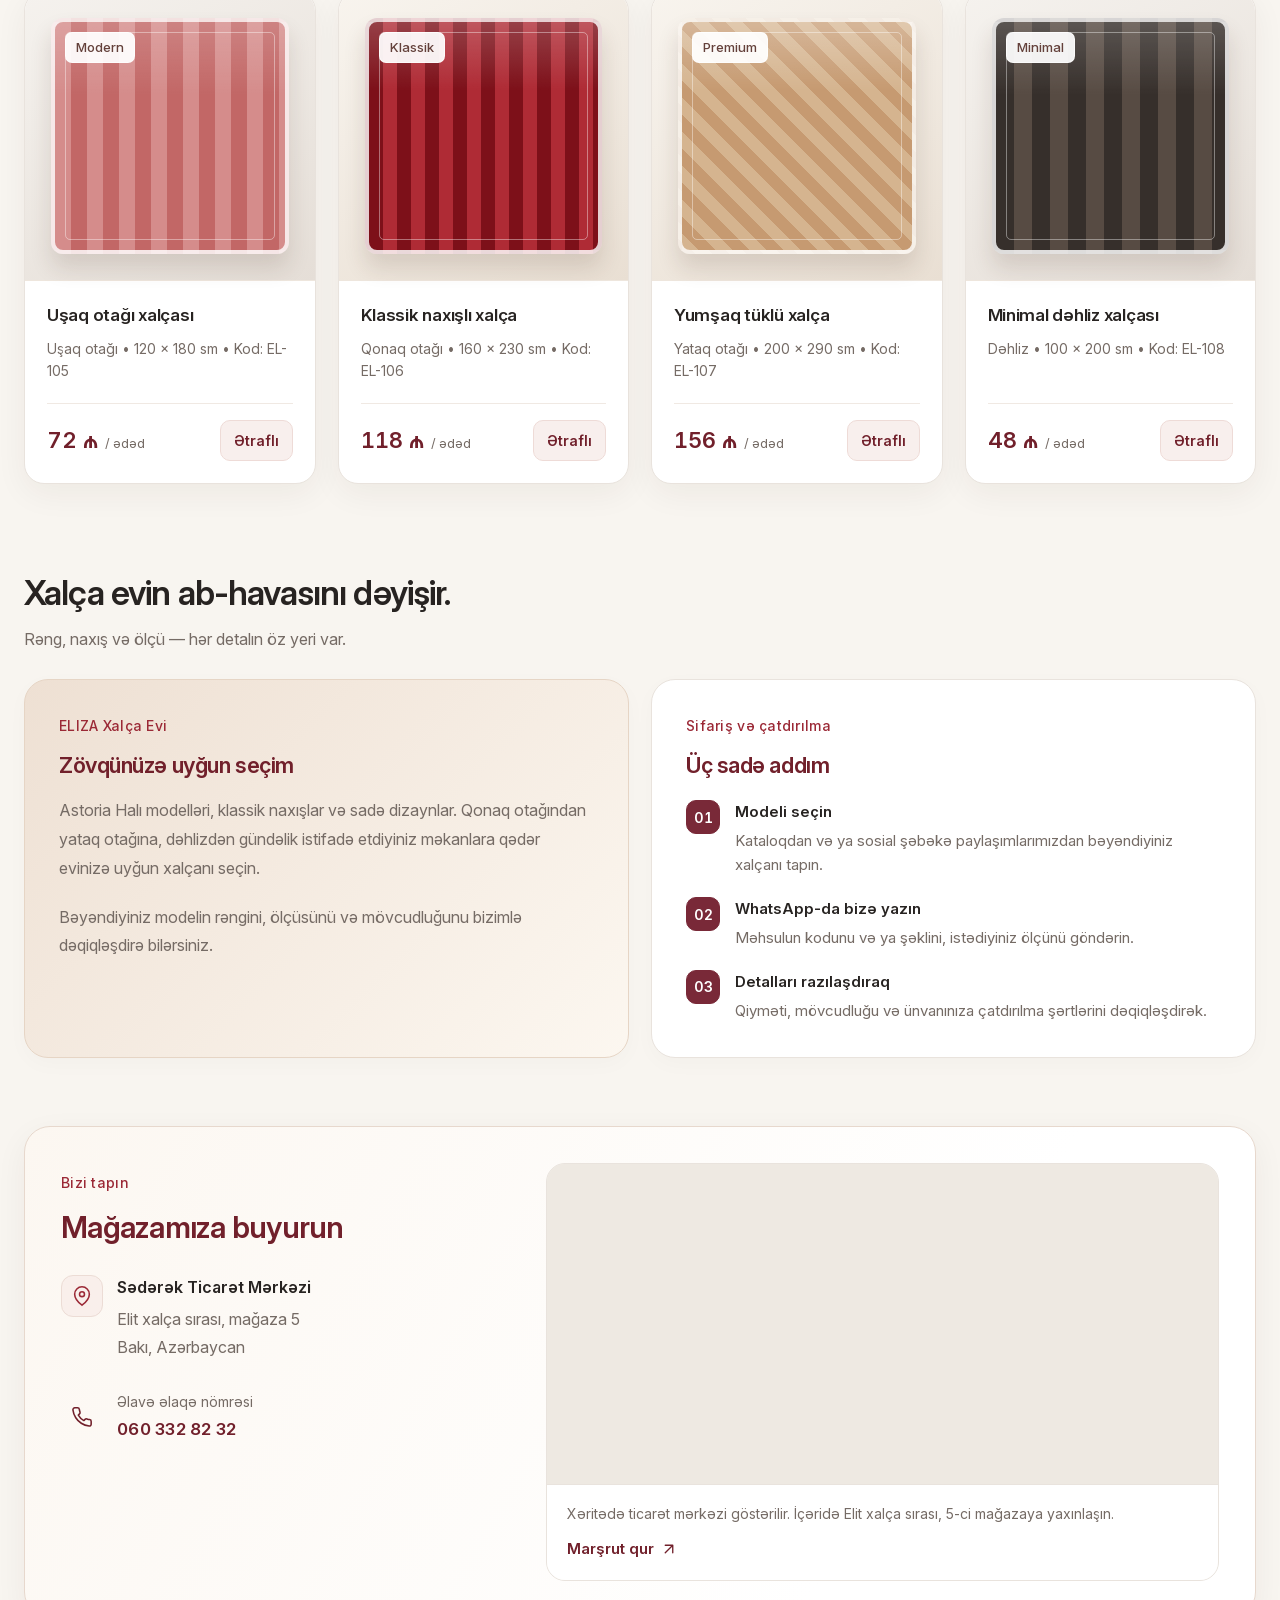
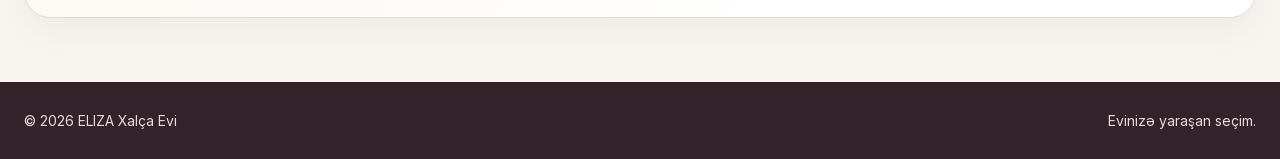
==== commit 07600200: "Replace hero tiles with overlapping cozy rug interior photographs" ====
--- a/public/index.html
+++ b/public/index.html
@@ -1,5 +1,5 @@
 <!DOCTYPE html>
-<html lang="az"><head><meta charset="UTF-8"><meta name="viewport" content="width=1280, user-scalable=yes"><title>ELIZA Xalça Evi — Xalça kataloqu</title><meta name="description" content="ELIZA Xalça Evi — Astoria Halı və ev xalçaları. Sədərək Ticarət Mərkəzi, Elit xalça sırası, mağaza 5. WhatsApp ilə əlaqə və ünvanlara çatdırılma."><link rel="preload" href="assets/inter-variable.woff2" as="font" type="font/woff2" crossorigin>
+<html lang="az"><head><meta charset="UTF-8"><meta name="viewport" content="width=1280, user-scalable=yes"><title>ELIZA Xalça Evi — Xalça kataloqu</title><meta name="description" content="ELIZA Xalça Evi — Astoria Halı və ev xalçaları. Sədərək Ticarət Mərkəzi, Elit xalça sırası, mağaza 5. WhatsApp ilə əlaqə və ünvanlara çatdırılma."><link rel="preload" href="assets/inter-variable.woff2" as="font" type="font/woff2" crossorigin><link rel="preload" href="assets/hero-living-room.webp" as="image" type="image/webp" fetchpriority="high">
 <style>
 @font-face {font-family:"Inter";font-style:normal;font-weight:400 700;font-display:swap;src:url("assets/inter-variable.woff2") format("woff2");}
 :root {--bg:#f8f5f0;--card:#fff;--text:#272321;--muted:#756b65;--line:#e9e3dd;--accent:#9b2936;--accent-dark:#71202b;--sand:#d9c1a0;--soft:#f7f2ed;--shadow:0 10px 32px rgba(48,30,23,.055);--radius:24px;--radius-sm:14px;--maxw:1280px;--header-offset:140px;}
@@ -81,13 +81,15 @@
 .hero .btn:hover {background:#fff;}
 .hero .btn .icon {width:20px;height:20px;}
 .hero-side {min-width:0;}
-.feature-panel {width:100%;}
-.mini-grid {display:grid;grid-template-columns:repeat(2,minmax(0,1fr));gap:14px;}
-.mini-card {display:flex;flex-direction:column;align-items:flex-start;gap:8px;min-width:0;min-height:184px;padding:20px;border:1px solid rgba(255,255,255,.72);border-radius:18px;background:#f9f1e8;color:#514039;box-shadow:0 8px 20px rgba(27,9,15,.11);}
-.mini-card:nth-child(2),.mini-card:nth-child(3) {background:#ede2d6;}
-.mini-label {color:#782736;font-size:1rem;font-weight:600;line-height:1.4;letter-spacing:-.015em;}
-.mini-card strong {max-width:19ch;color:#736057;font-size:.8125rem;line-height:1.55;font-weight:400;}
-.rug-preview {align-self:flex-end;flex:0 0 auto;width:60px;height:70px;margin-top:auto;border:3px solid rgba(255,255,255,.85);border-radius:6px;box-shadow:0 7px 14px rgba(58,37,27,.16);}
+.hero-collage {position:relative;isolation:isolate;width:100%;aspect-ratio:1.05;}
+.interior-photo {position:absolute;margin:0;overflow:hidden;border:5px solid #f9efe5;border-radius:19px;background:#e5d7c7;box-shadow:0 18px 38px rgba(28,10,16,.3);}
+.interior-photo img {display:block;width:100%;height:100%;object-fit:cover;}
+.interior-photo-main {z-index:1;top:0;left:1%;width:76%;height:100%;transform:rotate(-3.5deg);}
+.interior-photo-main img {object-position:50% 60%;}
+.interior-photo-light {z-index:2;top:-2%;right:-1%;width:48%;height:38%;transform:rotate(6deg);}
+.interior-photo-light img {object-position:50% 58%;}
+.interior-photo-detail {z-index:3;right:-3%;bottom:-2%;width:53%;height:40%;transform:rotate(-5deg);}
+.interior-photo-detail img {object-position:50% 60%;}
 .pattern-red {background:linear-gradient(180deg, rgba(255,255,255,.2), transparent 30%),repeating-linear-gradient(90deg, #7d1019 0 14px, #af2b35 14px 28px),repeating-linear-gradient(0deg, rgba(255,255,255,.14) 0 8px, rgba(0,0,0,0) 8px 16px);}
 .pattern-beige {background:linear-gradient(180deg, rgba(255,255,255,.28), transparent 30%),repeating-linear-gradient(45deg, #d5b48f 0 12px, #c69a71 12px 24px),repeating-linear-gradient(-45deg, rgba(255,255,255,.16) 0 10px, rgba(0,0,0,0) 10px 20px);}
 .pattern-dark {background:linear-gradient(180deg, rgba(255,255,255,.18), transparent 32%),repeating-linear-gradient(90deg, #362f2b 0 18px, #574b43 18px 36px),repeating-linear-gradient(0deg, rgba(179,40,47,.25) 0 6px, rgba(0,0,0,0) 6px 18px);}
@@ -198,7 +200,13 @@
    <a class="whatsapp-button whatsapp-pulse" href="https://wa.me/994706328232" target="_blank" rel="noopener noreferrer" aria-label="WhatsApp ilə yazın: 070 632 82 32"><svg class="icon" aria-hidden="true" focusable="false" fill="currentColor" role="img" viewbox="0 0 24 24" xmlns="http://www.w3.org/2000/svg"><path d="M17.472 14.382c-.297-.149-1.758-.867-2.03-.967-.273-.099-.471-.148-.67.15-.197.297-.767.966-.94 1.164-.173.199-.347.223-.644.075-.297-.15-1.255-.463-2.39-1.475-.883-.788-1.48-1.761-1.653-2.059-.173-.297-.018-.458.13-.606.134-.133.298-.347.446-.52.149-.174.198-.298.298-.497.099-.198.05-.371-.025-.52-.075-.149-.669-1.612-.916-2.207-.242-.579-.487-.5-.669-.51-.173-.008-.371-.01-.57-.01-.198 0-.52.074-.792.372-.272.297-1.04 1.016-1.04 2.479 0 1.462 1.065 2.875 1.213 3.074.149.198 2.096 3.2 5.077 4.487.709.306 1.262.489 1.694.625.712.227 1.36.195 1.871.118.571-.085 1.758-.719 2.006-1.413.248-.694.248-1.289.173-1.413-.074-.124-.272-.198-.57-.347m-5.421 7.403h-.004a9.87 9.87 0 01-5.031-1.378l-.361-.214-3.741.982.998-3.648-.235-.374a9.86 9.86 0 01-1.51-5.26c.001-5.45 4.436-9.884 9.888-9.884 2.64 0 5.122 1.03 6.988 2.898a9.825 9.825 0 012.893 6.994c-.003 5.45-4.437 9.884-9.885 9.884m8.413-18.297A11.815 11.815 0 0012.05 0C5.495 0 .16 5.335.157 11.892c0 2.096.547 4.142 1.588 5.945L.057 24l6.305-1.654a11.882 11.882 0 005.683 1.448h.005c6.554 0 11.89-5.335 11.893-11.893a11.821 11.821 0 00-3.48-8.413Z"></path></svg><span>070 632 82 32</span></a>
   </div>
  </div>
-</header><main id="home"><section class="hero"><div class="container"><div class="hero-card"><div class="hero-copy"><span class="eyebrow">Xalça kolleksiyası</span><h1>Evinizə yaraşan <span>gözəl xalçalar.</span></h1><p>Evinizin üslubuna uyğun xalçanı seçin. Ölçü, rəng və mövcud modellər barədə bizə yazın.</p><div class="hero-actions"><a class="btn" href="#catalog">Xalçalara bax<svg class="icon" aria-hidden="true" viewbox="0 0 24 24" fill="none" stroke="currentColor" stroke-width="1.8" stroke-linecap="round" stroke-linejoin="round"><path d="M7 17 17 7M7 7h10v10"></path></svg></a></div></div><div class="hero-side"><div class="feature-panel"><div class="mini-grid"><div class="mini-card"><div class="mini-label">Klassik</div><strong>Qonaq otağı üçün seçilmiş modellər</strong><div class="rug-preview pattern-red"></div></div><div class="mini-card"><div class="mini-label">Modern</div><strong>Sadə və zövqlü günlük istifadə variantları</strong><div class="rug-preview pattern-beige"></div></div><div class="mini-card"><div class="mini-label">Premium</div><strong>Yumşaq toxuma və daha dolğun görünüş</strong><div class="rug-preview pattern-dark"></div></div><div class="mini-card"><div class="mini-label">Astoria Halı</div><strong>Kolleksiyadan bəyəndiyiniz modeli seçin</strong><div class="rug-preview pattern-sand"></div></div></div></div></div></div></div></section><section class="section" id="catalog"><div class="container"><div class="section-head"><div><span class="section-label">Zövqünüzə uyğun</span><h2>Xalça kataloqu</h2><p>Otağa və üsluba uyğun axtarış aparın.</p></div><button class="btn-secondary" onclick="resetFilters()">Filtrləri sıfırla</button></div><div class="filters"><input id="searchInput" class="control" type="search" placeholder="Xalça adı üzrə axtar..." oninput="filterProducts()" aria-label="Xalça axtarışı"><select id="roomFilter" class="control" onchange="filterProducts()" aria-label="Otaq seçimi"><option value="">Bütün otaqlar</option><option>Qonaq otağı</option><option>Yataq otağı</option><option>Dəhliz</option><option>Uşaq otağı</option></select><select id="styleFilter" class="control" onchange="filterProducts()" aria-label="Üslub seçimi"><option value="">Bütün üslublar</option><option>Klassik</option><option>Modern</option><option>Minimal</option><option>Premium</option></select><select id="sortFilter" class="control" onchange="filterProducts()" aria-label="Məhsulların sıralanması"><option value="default">Sıralama</option><option value="low">Qiymət: ucuzdan bahaya</option><option value="high">Qiymət: bahadan ucuza</option></select></div><div class="results"><div id="resultCount" aria-live="polite">8 məhsul göstərilir</div><div class="catalog-note">Məhsullar və qiymətlər hələlik nümunədir.</div></div><div class="catalog-grid" id="productGrid"></div><div class="catalog-more" id="catalogMore" hidden><button type="button" class="load-more-button" id="loadMoreButton" aria-controls="productGrid" onclick="loadMoreProducts()"><span>Daha çox göstər</span><span class="load-more-count" id="loadMoreCount" aria-hidden="true"></span><svg class="icon" aria-hidden="true" viewBox="0 0 24 24" fill="none" stroke="currentColor" stroke-width="1.8" stroke-linecap="round" stroke-linejoin="round"><path d="m6 9 6 6 6-6"></path></svg></button></div></div></section><section class="section" id="about"><div class="container">
+</header><main id="home"><section class="hero"><div class="container"><div class="hero-card"><div class="hero-copy"><span class="eyebrow">Xalça kolleksiyası</span><h1>Evinizə yaraşan <span>gözəl xalçalar.</span></h1><p>Evinizin üslubuna uyğun xalçanı seçin. Ölçü, rəng və mövcud modellər barədə bizə yazın.</p><div class="hero-actions"><a class="btn" href="#catalog">Xalçalara bax<svg class="icon" aria-hidden="true" viewbox="0 0 24 24" fill="none" stroke="currentColor" stroke-width="1.8" stroke-linecap="round" stroke-linejoin="round"><path d="M7 17 17 7M7 7h10v10"></path></svg></a></div></div><div class="hero-side">
+ <div class="hero-collage" role="group" aria-label="Xalçalarla rahat ev interyerləri">
+  <figure class="interior-photo interior-photo-main"><img src="assets/hero-living-room.webp" alt="Krem rəngli divan və naxışlı bordo xalça ilə günəşli, rahat qonaq otağı" width="1000" height="1250" fetchpriority="high" decoding="async"></figure>
+  <figure class="interior-photo interior-photo-light"><img src="assets/hero-modern-corner.webp" alt="Yumşaq kreslo və açıq rəngli, toxumalı xalça ilə rahat ev guşəsi" width="900" height="675" decoding="async"></figure>
+  <figure class="interior-photo interior-photo-detail"><img src="assets/hero-rug-detail.webp" alt="İsti günəş işığında ənənəvi xalçanın incə naxışları və toxuması" width="900" height="675" decoding="async"></figure>
+ </div>
+</div></div></div></section><section class="section" id="catalog"><div class="container"><div class="section-head"><div><span class="section-label">Zövqünüzə uyğun</span><h2>Xalça kataloqu</h2><p>Otağa və üsluba uyğun axtarış aparın.</p></div><button class="btn-secondary" onclick="resetFilters()">Filtrləri sıfırla</button></div><div class="filters"><input id="searchInput" class="control" type="search" placeholder="Xalça adı üzrə axtar..." oninput="filterProducts()" aria-label="Xalça axtarışı"><select id="roomFilter" class="control" onchange="filterProducts()" aria-label="Otaq seçimi"><option value="">Bütün otaqlar</option><option>Qonaq otağı</option><option>Yataq otağı</option><option>Dəhliz</option><option>Uşaq otağı</option></select><select id="styleFilter" class="control" onchange="filterProducts()" aria-label="Üslub seçimi"><option value="">Bütün üslublar</option><option>Klassik</option><option>Modern</option><option>Minimal</option><option>Premium</option></select><select id="sortFilter" class="control" onchange="filterProducts()" aria-label="Məhsulların sıralanması"><option value="default">Sıralama</option><option value="low">Qiymət: ucuzdan bahaya</option><option value="high">Qiymət: bahadan ucuza</option></select></div><div class="results"><div id="resultCount" aria-live="polite">8 məhsul göstərilir</div><div class="catalog-note">Məhsullar və qiymətlər hələlik nümunədir.</div></div><div class="catalog-grid" id="productGrid"></div><div class="catalog-more" id="catalogMore" hidden><button type="button" class="load-more-button" id="loadMoreButton" aria-controls="productGrid" onclick="loadMoreProducts()"><span>Daha çox göstər</span><span class="load-more-count" id="loadMoreCount" aria-hidden="true"></span><svg class="icon" aria-hidden="true" viewBox="0 0 24 24" fill="none" stroke="currentColor" stroke-width="1.8" stroke-linecap="round" stroke-linejoin="round"><path d="m6 9 6 6 6-6"></path></svg></button></div></div></section><section class="section" id="about"><div class="container">
  <div class="section-head"><div><h2>Xalça evin ab-havasını dəyişir.</h2><p>Rəng, naxış və ölçü — hər detalın öz yeri var.</p></div></div>
  <div class="about-box">
   <article class="info-card"><span class="section-label">ELIZA Xalça Evi</span><h3>Zövqünüzə uyğun seçim</h3><p>Astoria Halı modelləri, klassik naxışlar və sadə dizaynlar. Qonaq otağından yataq otağına, dəhlizdən gündəlik istifadə etdiyiniz məkanlara qədər evinizə uyğun xalçanı seçin.</p><p class="about-note">Bəyəndiyiniz modelin rəngini, ölçüsünü və mövcudluğunu bizimlə dəqiqləşdirə bilərsiniz.</p></article>
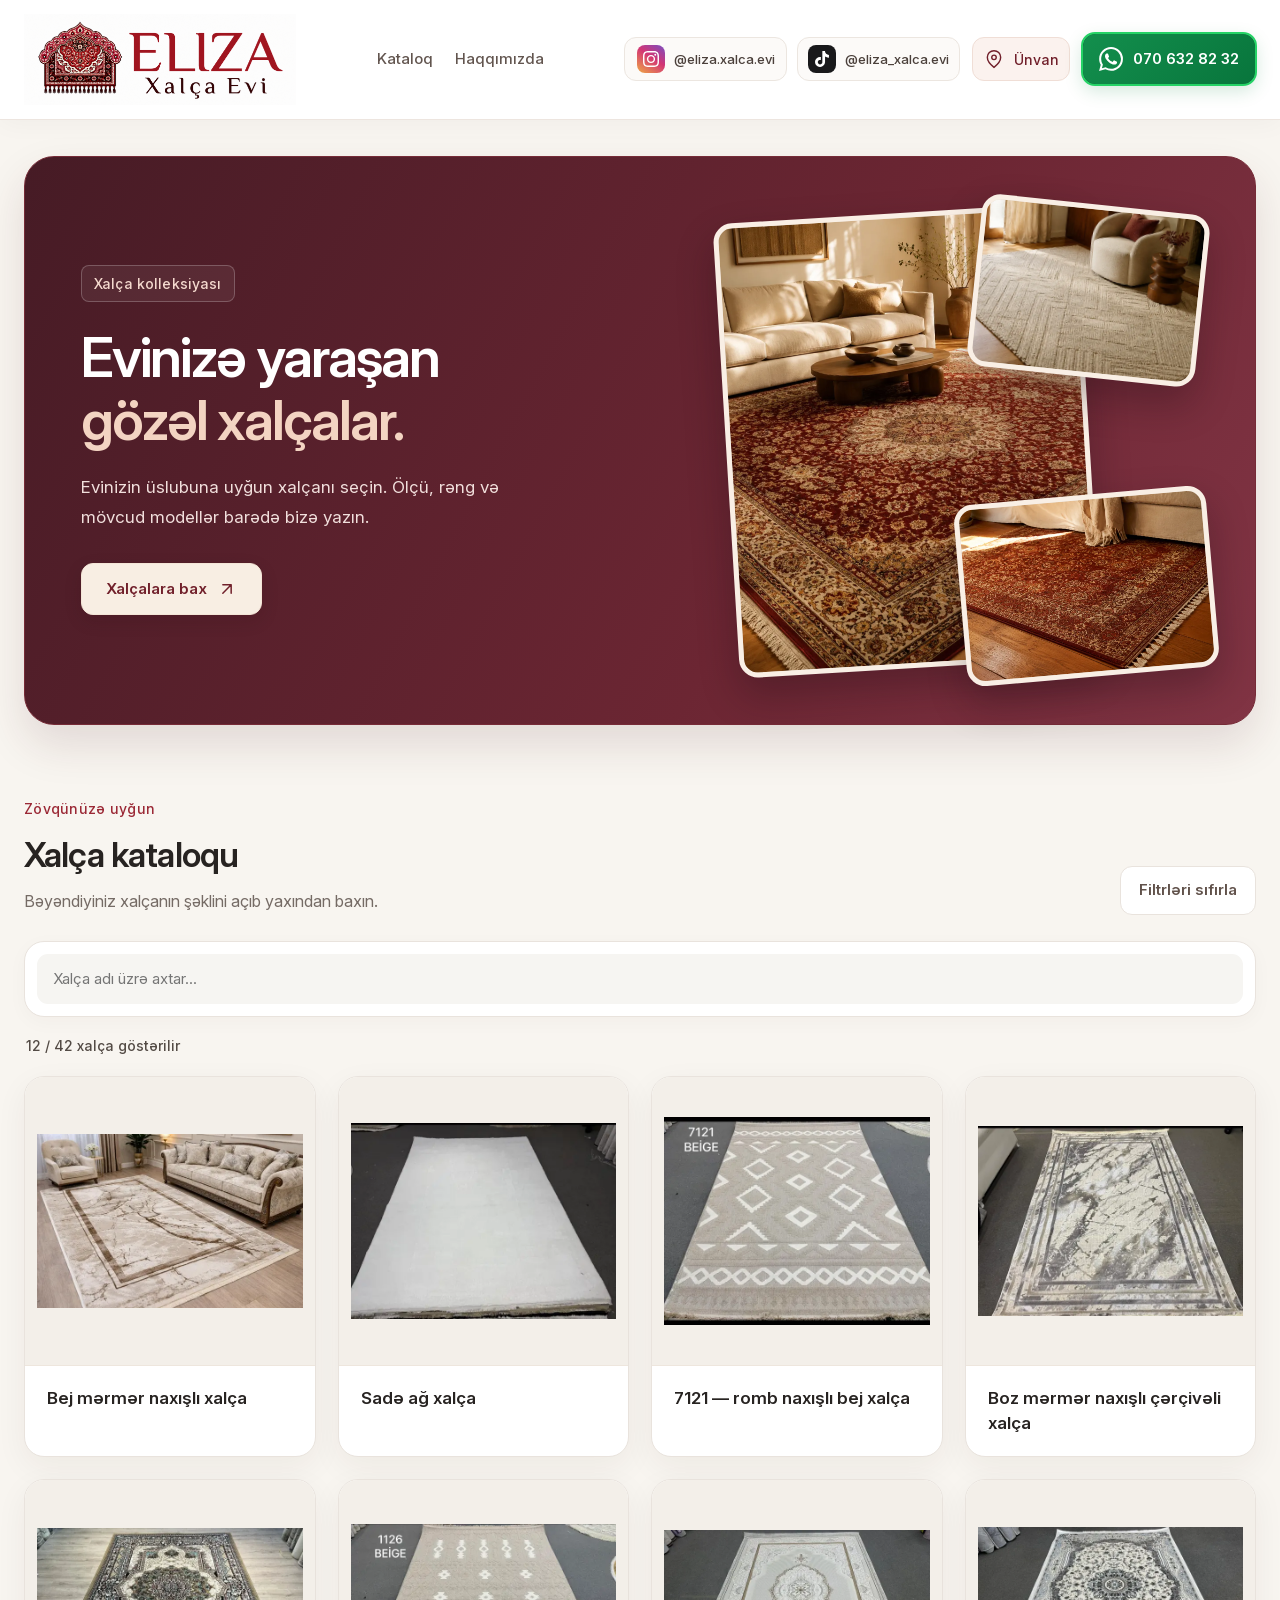
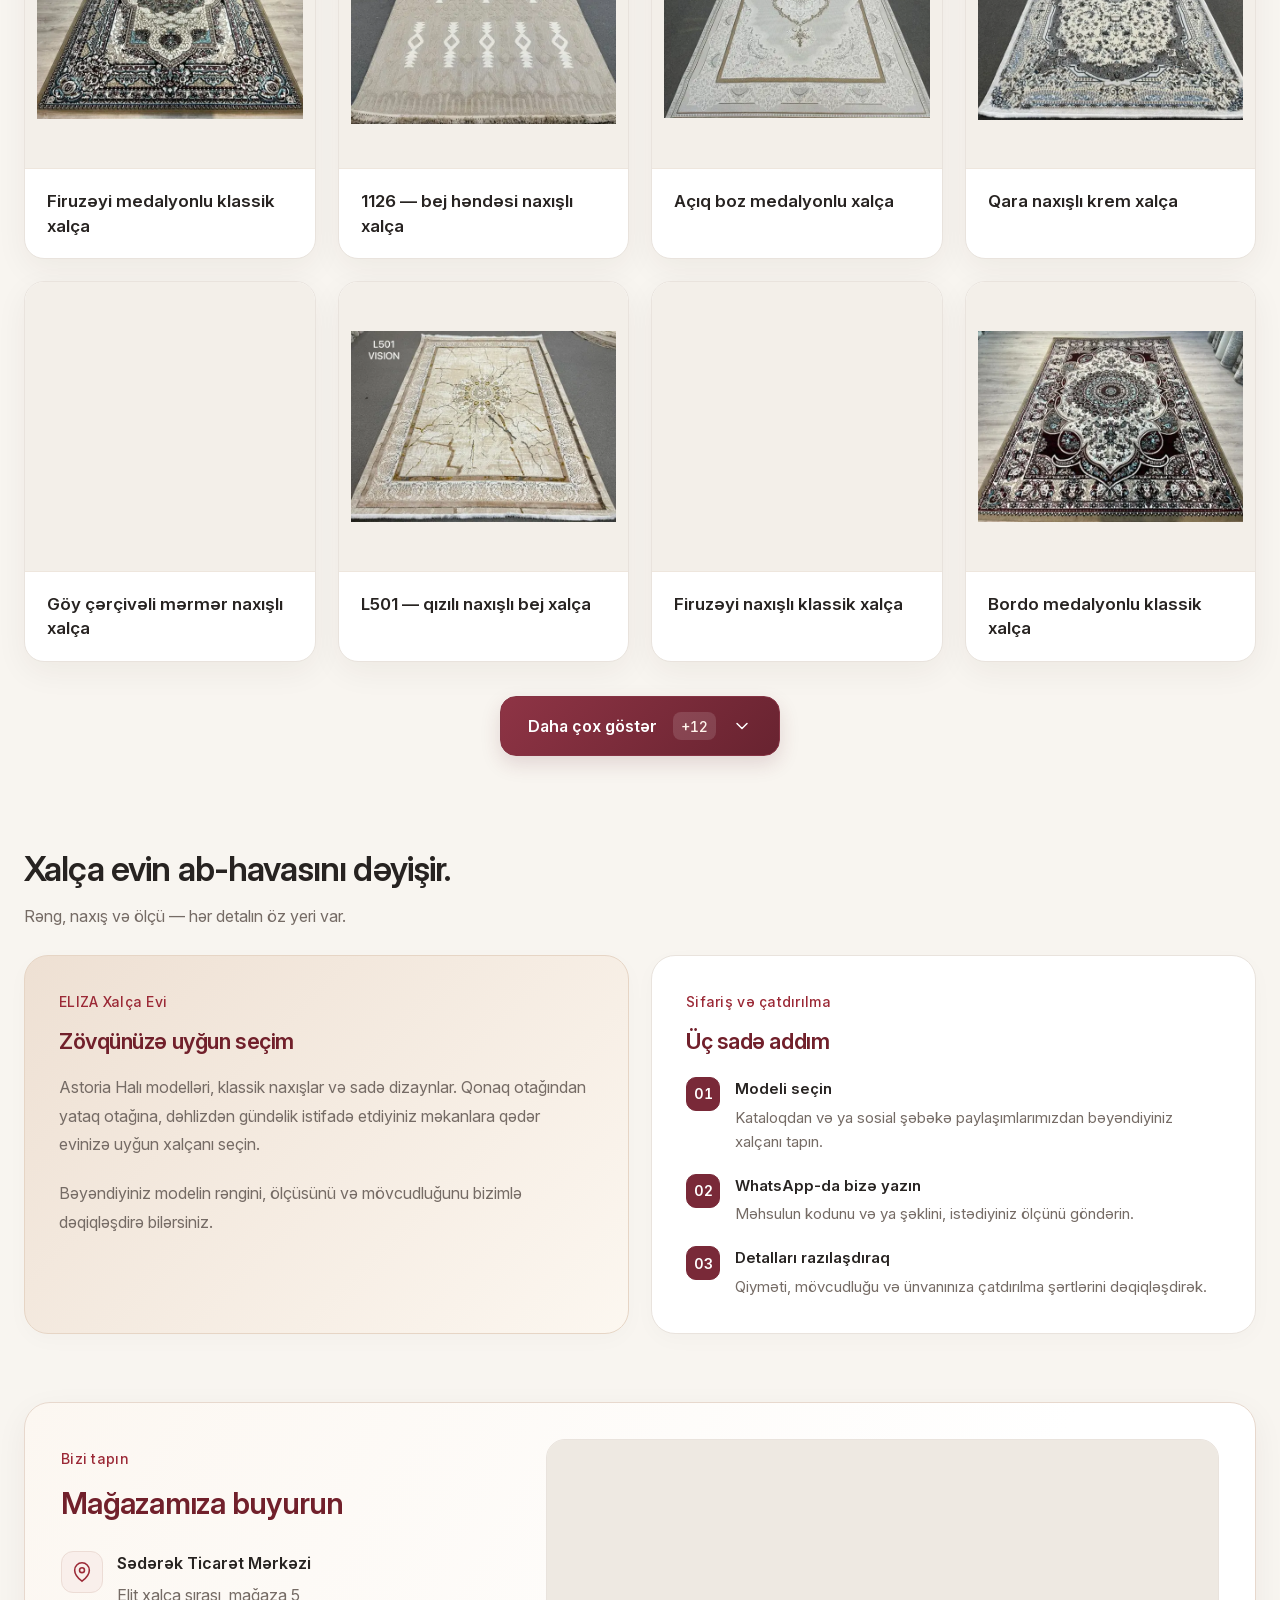
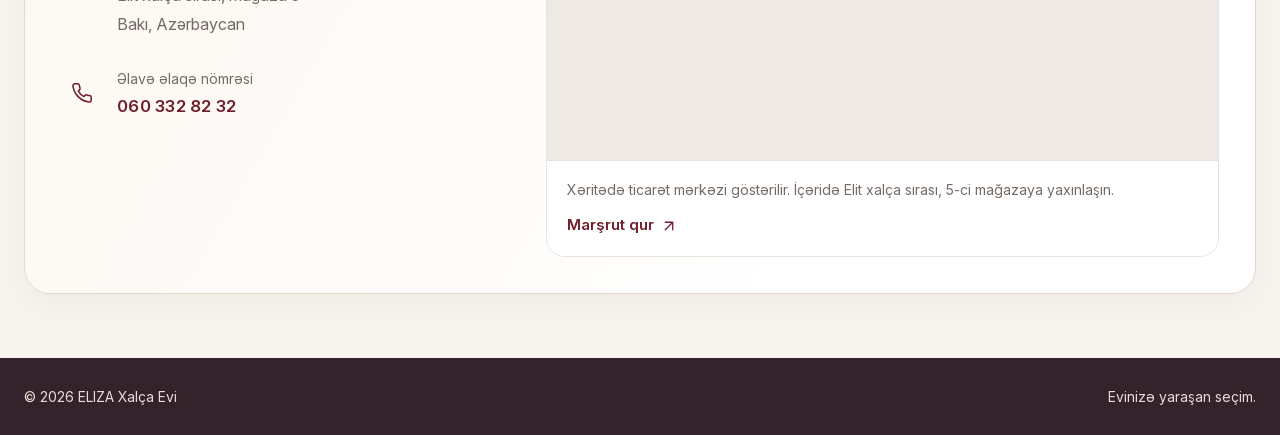
==== commit 43b29a98: "Publish 42 carpet listings with original photos and optional product details" ====
--- a/public/index.html
+++ b/public/index.html
@@ -4,6 +4,7 @@
 @font-face {font-family:"Inter";font-style:normal;font-weight:400 700;font-display:swap;src:url("assets/inter-variable.woff2") format("woff2");}
 :root {--bg:#f8f5f0;--card:#fff;--text:#272321;--muted:#756b65;--line:#e9e3dd;--accent:#9b2936;--accent-dark:#71202b;--sand:#d9c1a0;--soft:#f7f2ed;--shadow:0 10px 32px rgba(48,30,23,.055);--radius:24px;--radius-sm:14px;--maxw:1280px;--header-offset:140px;}
 * {box-sizing:border-box;}
+[hidden] {display:none!important;}
 html {scroll-behavior:smooth;scroll-padding-top:var(--header-offset);}
 body {margin:0;min-width:1280px;background:var(--bg);color:var(--text);font-family:"Inter",Arial,sans-serif;font-size:1rem;font-weight:400;line-height:1.65;font-synthesis:none;-webkit-text-size-adjust:100%;}
 img {display:block;max-width:100%;}
@@ -101,7 +102,7 @@
 .section-head {display:flex;align-items:end;justify-content:space-between;gap:24px;margin-bottom:26px;}
 .section-head h2 {margin:0 0 12px;font-size:clamp(1.625rem,3vw,2.125rem);font-weight:600;line-height:1.25;letter-spacing:-.025em;}
 .section-head p {margin:0;color:var(--muted);font-size:1rem;line-height:1.65;}
-.filters {display:grid;grid-template-columns:1.4fr 1fr 1fr 1.1fr;gap:10px;margin-bottom:18px;padding:12px;border:1px solid var(--line);border-radius:20px;background:#fff;box-shadow:0 5px 20px rgba(53,33,23,.03);}
+.filters {display:grid;grid-template-columns:repeat(auto-fit,minmax(200px,1fr));gap:10px;margin-bottom:18px;padding:12px;border:1px solid var(--line);border-radius:20px;background:#fff;box-shadow:0 5px 20px rgba(53,33,23,.03);}
 .control {width:100%;min-width:0;height:50px;padding:0 15px;border:1px solid transparent;border-radius:11px;background:#f6f5f2;color:var(--text);font-size:.9375rem;outline:none;transition:border-color .2s,background .2s;}
 .control:focus {border-color:#b4777e;background:#fff;box-shadow:0 0 0 3px rgba(155,41,54,.07);}
 .results {display:flex;align-items:center;justify-content:space-between;gap:12px;flex-wrap:wrap;margin:0 2px 20px;color:var(--muted);font-size:.875rem;line-height:1.5;}
@@ -115,17 +116,23 @@
 .load-more-button:active {transform:translateY(0);}
 .load-more-button .icon {width:20px;height:20px;}
 .load-more-count {display:inline-flex;align-items:center;justify-content:center;min-width:32px;height:28px;padding:0 8px;border-radius:8px;background:rgba(255,255,255,.13);color:#fff4ec;font-size:.875rem;font-weight:500;font-variant-numeric:tabular-nums;}
-.card {scroll-margin-top:16px;display:flex;flex-direction:column;min-width:0;border:1px solid var(--line);border-radius:20px;overflow:hidden;background:#fff;box-shadow:var(--shadow);transition:transform .25s,box-shadow .25s,border-color .25s;}
+.card {position:relative;scroll-margin-top:16px;display:flex;flex-direction:column;min-width:0;border:1px solid var(--line);border-radius:20px;overflow:hidden;background:#fff;box-shadow:var(--shadow);transition:transform .25s,box-shadow .25s,border-color .25s;}
 .card:hover {transform:translateY(-5px);border-color:#dbc7bf;box-shadow:0 18px 34px rgba(66,39,30,.1);}
-.card-visual {aspect-ratio:1;padding:26px;background:linear-gradient(150deg,#f8f4ee,#e9dfd3);border-bottom:1px solid #eee6dd;}
-.card:nth-child(3n+2) .card-visual {background:linear-gradient(150deg,#f5f2ee,#e5ded7);}
+.card-visual {display:flex;align-items:center;justify-content:center;aspect-ratio:1;padding:12px;background:#f3efe9;border-bottom:1px solid #eee6dd;}
+.product-image {width:100%;height:100%;object-fit:contain;border-radius:10px;}
+.product-open {padding:0;border:0;background:none;color:inherit;font:inherit;text-align:left;}
+.product-open::after {content:"";position:absolute;inset:0;border-radius:20px;}
+.card:focus-within {outline:3px solid var(--accent);outline-offset:4px;}
+.catalog-empty {grid-column:1/-1;padding:40px;text-align:center;border:1px solid var(--line);border-radius:20px;background:#fff;}
+.catalog-empty strong {display:block;font-size:1.25rem;color:var(--accent-dark);}
+.catalog-empty p {color:var(--muted);}
 .rug-card {position:relative;width:100%;height:100%;overflow:hidden;border:4px solid rgba(255,255,255,.8);border-radius:12px;box-shadow:0 14px 22px rgba(74,45,27,.14);}
 .rug-card::after {content:"";position:absolute;inset:10px;border:1px solid rgba(255,255,255,.4);border-radius:5px;pointer-events:none;}
 .badge {position:absolute;top:10px;left:10px;z-index:2;padding:5px 10px;border:1px solid rgba(255,255,255,.7);border-radius:7px;background:rgba(255,255,255,.93);color:#64413b;font-size:.8125rem;font-weight:500;line-height:1.5;}
-.card-body {display:flex;flex-direction:column;flex:1;padding:22px;}
-.card-title {margin:0 0 10px;font-size:1.0625rem;font-weight:600;line-height:1.45;letter-spacing:-.015em;overflow-wrap:break-word;}
-.card-meta {margin-bottom:20px;color:var(--muted);font-size:.875rem;line-height:1.6;}
-.card-row {display:flex;align-items:center;justify-content:space-between;gap:10px;flex-wrap:wrap;margin-top:auto;padding-top:16px;border-top:1px solid #f0e9e3;}
+.card-body {display:flex;flex-direction:column;flex:1;padding:20px 22px;}
+.card-title {margin:0;font-size:1.0625rem;font-weight:600;line-height:1.45;letter-spacing:-.015em;overflow-wrap:break-word;}
+.card-meta {margin:12px 0 16px;color:var(--muted);font-size:.875rem;line-height:1.6;}
+.card-row {display:flex;align-items:center;justify-content:space-between;gap:10px;flex-wrap:wrap;margin-top:16px;padding-top:16px;border-top:1px solid #f0e9e3;}
 .price {color:var(--accent-dark);font-size:1.375rem;line-height:1.4;font-weight:600;font-variant-numeric:tabular-nums;}
 .price small {font-size:.8125rem;color:var(--muted);font-weight:400;}
 .small-btn {padding:9px 13px;border:1px solid #eedbd7;border-radius:10px;background:#f8efed;color:var(--accent-dark);font-size:.875rem;font-weight:600;line-height:1.5;transition:background .2s,color .2s;}
@@ -171,20 +178,24 @@
 /* Product details */
 .modal {position:fixed;inset:0;z-index:100;display:none;align-items:center;justify-content:center;padding:20px;background:rgba(30,20,23,.64);backdrop-filter:blur(8px);}
 .modal.open {display:flex;}
-.modal-card {display:grid;grid-template-columns:1fr 1fr;width:min(920px,100%);max-height:90vh;overflow:auto;border:1px solid rgba(255,255,255,.5);border-radius:24px;background:#fff;box-shadow:0 30px 70px rgba(0,0,0,.22);}
-.modal-visual {display:flex;align-items:center;padding:30px;background:linear-gradient(150deg,#f6f2ed,#e8dbce);}
-.modal-rug {position:relative;width:100%;aspect-ratio:1;border:5px solid rgba(255,255,255,.85);border-radius:15px;overflow:hidden;box-shadow:0 18px 30px rgba(74,45,27,.15);}
-.modal-rug::after {content:"";position:absolute;inset:12px;border:1px solid rgba(255,255,255,.4);border-radius:5px;}
-.modal-content {position:relative;padding:34px;}
+.modal-card {display:grid;grid-template-columns:minmax(0,1.4fr) minmax(320px,1fr);width:min(1100px,100%);max-height:90vh;overflow:auto;border:1px solid rgba(255,255,255,.5);border-radius:24px;background:#fff;box-shadow:0 30px 70px rgba(0,0,0,.22);}
+.modal-visual {display:flex;flex-direction:column;justify-content:center;min-width:0;padding:22px;background:#f3efe9;}
+.modal-photo {display:flex;align-items:center;justify-content:center;min-height:420px;}
+.modal-photo img {display:block;width:100%;height:auto;max-height:72vh;object-fit:contain;border-radius:10px;}
+.photo-thumbnails {display:flex;justify-content:center;gap:10px;flex-wrap:wrap;margin-top:16px;}
+.photo-thumbnail {width:78px;height:78px;padding:4px;border:2px solid transparent;border-radius:10px;background:#fff;}
+.photo-thumbnail[aria-pressed="true"] {border-color:var(--accent);}
+.photo-thumbnail img {width:100%;height:100%;object-fit:contain;border-radius:5px;}
+.modal-content {position:relative;display:flex;flex-direction:column;justify-content:center;padding:64px 32px 36px;}
 .close {position:absolute;top:16px;right:16px;display:grid;place-items:center;width:38px;height:38px;border:1px solid var(--line);border-radius:12px;background:#faf6f2;color:var(--muted);font-size:22px;line-height:1;}
 .modal-content .eyebrow {margin-top:30px;}
-.modal-content h3 {margin:20px 0 12px;font-size:1.75rem;font-weight:600;line-height:1.3;letter-spacing:-.02em;}
+.modal-content h3 {margin:0 0 24px;font-size:1.75rem;font-weight:600;line-height:1.3;letter-spacing:-.02em;}
 .modal-content p {margin:0 0 18px;color:var(--muted);line-height:1.7;}
 .info-list {display:grid;gap:0;list-style:none;padding:0;margin:0 0 18px;}
 .info-list li {display:flex;justify-content:space-between;gap:12px;padding:12px 0;border-bottom:1px solid var(--line);font-size:.875rem;}
 .info-list li span:last-child {font-weight:500;color:#493933;text-align:right;}
 .modal-price {margin:12px 0 22px;color:var(--accent-dark);font-size:1.875rem;font-weight:600;line-height:1.4;font-variant-numeric:tabular-nums;}
-.modal-whatsapp {width:100%;white-space:normal;text-align:center;}
+.modal-whatsapp {width:100%;margin-top:12px;white-space:normal;text-align:center;}
 
 @media (prefers-reduced-motion:reduce) {
  html {scroll-behavior:auto;}.whatsapp-pulse,.whatsapp-pulse::after {animation:none;will-change:auto;}
@@ -206,7 +217,7 @@
   <figure class="interior-photo interior-photo-light"><img src="assets/hero-modern-corner.webp" alt="Yumşaq kreslo və açıq rəngli, toxumalı xalça ilə rahat ev guşəsi" width="900" height="675" decoding="async"></figure>
   <figure class="interior-photo interior-photo-detail"><img src="assets/hero-rug-detail.webp" alt="İsti günəş işığında ənənəvi xalçanın incə naxışları və toxuması" width="900" height="675" decoding="async"></figure>
  </div>
-</div></div></div></section><section class="section" id="catalog"><div class="container"><div class="section-head"><div><span class="section-label">Zövqünüzə uyğun</span><h2>Xalça kataloqu</h2><p>Otağa və üsluba uyğun axtarış aparın.</p></div><button class="btn-secondary" onclick="resetFilters()">Filtrləri sıfırla</button></div><div class="filters"><input id="searchInput" class="control" type="search" placeholder="Xalça adı üzrə axtar..." oninput="filterProducts()" aria-label="Xalça axtarışı"><select id="roomFilter" class="control" onchange="filterProducts()" aria-label="Otaq seçimi"><option value="">Bütün otaqlar</option><option>Qonaq otağı</option><option>Yataq otağı</option><option>Dəhliz</option><option>Uşaq otağı</option></select><select id="styleFilter" class="control" onchange="filterProducts()" aria-label="Üslub seçimi"><option value="">Bütün üslublar</option><option>Klassik</option><option>Modern</option><option>Minimal</option><option>Premium</option></select><select id="sortFilter" class="control" onchange="filterProducts()" aria-label="Məhsulların sıralanması"><option value="default">Sıralama</option><option value="low">Qiymət: ucuzdan bahaya</option><option value="high">Qiymət: bahadan ucuza</option></select></div><div class="results"><div id="resultCount" aria-live="polite">8 məhsul göstərilir</div><div class="catalog-note">Məhsullar və qiymətlər hələlik nümunədir.</div></div><div class="catalog-grid" id="productGrid"></div><div class="catalog-more" id="catalogMore" hidden><button type="button" class="load-more-button" id="loadMoreButton" aria-controls="productGrid" onclick="loadMoreProducts()"><span>Daha çox göstər</span><span class="load-more-count" id="loadMoreCount" aria-hidden="true"></span><svg class="icon" aria-hidden="true" viewBox="0 0 24 24" fill="none" stroke="currentColor" stroke-width="1.8" stroke-linecap="round" stroke-linejoin="round"><path d="m6 9 6 6 6-6"></path></svg></button></div></div></section><section class="section" id="about"><div class="container">
+</div></div></div></section><section class="section" id="catalog"><div class="container"><div class="section-head"><div><span class="section-label">Zövqünüzə uyğun</span><h2>Xalça kataloqu</h2><p>Bəyəndiyiniz xalçanın şəklini açıb yaxından baxın.</p></div><button class="btn-secondary" onclick="resetFilters()">Filtrləri sıfırla</button></div><div class="filters"><input id="searchInput" class="control" type="search" placeholder="Xalça adı üzrə axtar..." oninput="filterProducts()" aria-label="Xalça axtarışı"><select id="roomFilter" hidden class="control" onchange="filterProducts()" aria-label="Otaq seçimi"><option value="">Bütün otaqlar</option></select><select id="styleFilter" hidden class="control" onchange="filterProducts()" aria-label="Üslub seçimi"><option value="">Bütün üslublar</option></select><select id="sortFilter" hidden class="control" onchange="filterProducts()" aria-label="Məhsulların sıralanması"><option value="default">Sıralama</option><option value="low">Qiymət: ucuzdan bahaya</option><option value="high">Qiymət: bahadan ucuza</option></select></div><div class="results"><div id="resultCount" aria-live="polite">Kataloq yüklənir…</div></div><div class="catalog-grid" id="productGrid" aria-busy="true"></div><div class="catalog-more" id="catalogMore" hidden><button type="button" class="load-more-button" id="loadMoreButton" aria-controls="productGrid" onclick="loadMoreProducts()"><span>Daha çox göstər</span><span class="load-more-count" id="loadMoreCount" aria-hidden="true"></span><svg class="icon" aria-hidden="true" viewBox="0 0 24 24" fill="none" stroke="currentColor" stroke-width="1.8" stroke-linecap="round" stroke-linejoin="round"><path d="m6 9 6 6 6-6"></path></svg></button></div></div></section><section class="section" id="about"><div class="container">
  <div class="section-head"><div><h2>Xalça evin ab-havasını dəyişir.</h2><p>Rəng, naxış və ölçü — hər detalın öz yeri var.</p></div></div>
  <div class="about-box">
   <article class="info-card"><span class="section-label">ELIZA Xalça Evi</span><h3>Zövqünüzə uyğun seçim</h3><p>Astoria Halı modelləri, klassik naxışlar və sadə dizaynlar. Qonaq otağından yataq otağına, dəhlizdən gündəlik istifadə etdiyiniz məkanlara qədər evinizə uyğun xalçanı seçin.</p><p class="about-note">Bəyəndiyiniz modelin rəngini, ölçüsünü və mövcudluğunu bizimlə dəqiqləşdirə bilərsiniz.</p></article>
@@ -220,73 +231,7 @@
    </div>
   <figure class="map-card" id="store-map" tabindex="-1" aria-label="Sədərək Ticarət Mərkəzi — Elit xalça sırası, mağaza 5"><div class="map-frame"><iframe src="https://www.google.com/maps?q=40.32661%2C49.77660&amp;z=14&amp;output=embed&amp;hl=az" title="Sədərək Ticarət Mərkəzinin xəritədə yeri" loading="lazy" referrerpolicy="no-referrer-when-downgrade" allowfullscreen="" width="640" height="360"></iframe></div><figcaption><p>Xəritədə ticarət mərkəzi göstərilir. İçəridə Elit xalça sırası, 5-ci mağazaya yaxınlaşın.</p><a class="directions-link" href="https://www.google.com/maps/dir/?api=1&amp;destination=40.32661%2C49.77660" target="_blank" rel="noopener noreferrer">Marşrut qur<svg class="icon" aria-hidden="true" viewbox="0 0 24 24" fill="none" stroke="currentColor" stroke-width="1.8" stroke-linecap="round" stroke-linejoin="round"><path d="M7 17 17 7M7 7h10v10"></path></svg></a></figcaption></figure>
  </div>
-</div></section></main><footer><div class="container footer-row"><div>© 2026 ELIZA Xalça Evi</div><div>Evinizə yaraşan seçim.</div></div></footer><div class="modal" id="productModal" onclick="closeModalOutside(event)" role="dialog" aria-modal="true" aria-labelledby="modalTitle"><div class="modal-card"><div class="modal-visual"><div class="modal-rug" id="modalRug"></div></div><div class="modal-content"><button class="close" onclick="closeModal()" aria-label="Məhsul məlumatını bağla">×</button><span class="eyebrow" style="background:#f9efea; color:#6b4d43; border-color:#f0ddd5;"><i style="background:var(--accent);"></i>Məhsul məlumatı</span><h3 id="modalTitle"></h3><p id="modalDesc"></p><ul class="info-list"><li><span>Otaq</span><span id="modalRoom"></span></li><li><span>Üslub</span><span id="modalStyle"></span></li><li><span>Ölçü</span><span id="modalSize"></span></li><li><span>Kod</span><span id="modalCode"></span></li></ul><div class="modal-price" id="modalPrice"></div><a class="whatsapp-button modal-whatsapp" id="modalWhatsApp" href="https://wa.me/994706328232" target="_blank" rel="noopener noreferrer"><svg class="icon" aria-hidden="true" focusable="false" fill="currentColor" role="img" viewbox="0 0 24 24" xmlns="http://www.w3.org/2000/svg"><path d="M17.472 14.382c-.297-.149-1.758-.867-2.03-.967-.273-.099-.471-.148-.67.15-.197.297-.767.966-.94 1.164-.173.199-.347.223-.644.075-.297-.15-1.255-.463-2.39-1.475-.883-.788-1.48-1.761-1.653-2.059-.173-.297-.018-.458.13-.606.134-.133.298-.347.446-.52.149-.174.198-.298.298-.497.099-.198.05-.371-.025-.52-.075-.149-.669-1.612-.916-2.207-.242-.579-.487-.5-.669-.51-.173-.008-.371-.01-.57-.01-.198 0-.52.074-.792.372-.272.297-1.04 1.016-1.04 2.479 0 1.462 1.065 2.875 1.213 3.074.149.198 2.096 3.2 5.077 4.487.709.306 1.262.489 1.694.625.712.227 1.36.195 1.871.118.571-.085 1.758-.719 2.006-1.413.248-.694.248-1.289.173-1.413-.074-.124-.272-.198-.57-.347m-5.421 7.403h-.004a9.87 9.87 0 01-5.031-1.378l-.361-.214-3.741.982.998-3.648-.235-.374a9.86 9.86 0 01-1.51-5.26c.001-5.45 4.436-9.884 9.888-9.884 2.64 0 5.122 1.03 6.988 2.898a9.825 9.825 0 012.893 6.994c-.003 5.45-4.437 9.884-9.885 9.884m8.413-18.297A11.815 11.815 0 0012.05 0C5.495 0 .16 5.335.157 11.892c0 2.096.547 4.142 1.588 5.945L.057 24l6.305-1.654a11.882 11.882 0 005.683 1.448h.005c6.554 0 11.89-5.335 11.893-11.893a11.821 11.821 0 00-3.48-8.413Z"></path></svg><span>Bu model haqqında soruşun</span></a></div></div></div><script>const products = [{"name": "Klassik qonaq otağı xalçası", "room": "Qonaq otağı", "style": "Klassik", "size": "200 × 300 sm", "price": 129, "code": "EL-101", "pattern": "pattern-red"}, {"name": "Müasir yumşaq xalça", "room": "Yataq otağı", "style": "Modern", "size": "160 × 230 sm", "price": 94, "code": "EL-102", "pattern": "pattern-beige"}, {"name": "Premium ornament xalça", "room": "Qonaq otağı", "style": "Premium", "size": "240 × 340 sm", "price": 189, "code": "EL-103", "pattern": "pattern-dark"}, {"name": "Dəhliz üçün uzun xalça", "room": "Dəhliz", "style": "Minimal", "size": "80 × 300 sm", "price": 59, "code": "EL-104", "pattern": "pattern-sand"}, {"name": "Uşaq otağı xalçası", "room": "Uşaq otağı", "style": "Modern", "size": "120 × 180 sm", "price": 72, "code": "EL-105", "pattern": "pattern-rose"}, {"name": "Klassik naxışlı xalça", "room": "Qonaq otağı", "style": "Klassik", "size": "160 × 230 sm", "price": 118, "code": "EL-106", "pattern": "pattern-red"}, {"name": "Yumşaq tüklü xalça", "room": "Yataq otağı", "style": "Premium", "size": "200 × 290 sm", "price": 156, "code": "EL-107", "pattern": "pattern-beige"}, {"name": "Minimal dəhliz xalçası", "room": "Dəhliz", "style": "Minimal", "size": "100 × 200 sm", "price": 48, "code": "EL-108", "pattern": "pattern-dark"}];function scrollToSection(id) {document.getElementById(id).scrollIntoView({ behavior: "smooth" });}function rugPatternClass(name) {return {"pattern-red":"pattern-red","pattern-beige":"pattern-beige","pattern-dark":"pattern-dark","pattern-sand":"pattern-sand","pattern-rose":"pattern-rose"}[name] || "pattern-red";}const CATALOG_PAGE_SIZE = 12;
-let catalogProducts = [];
-let visibleProductCount = 0;
-
-function updateCatalogControls() {
-  const total = catalogProducts.length;
-  const remaining = total - visibleProductCount;
-  document.getElementById("resultCount").textContent = remaining > 0
-    ? `${visibleProductCount} / ${total} məhsul göstərilir`
-    : `${total} məhsul göstərilir`;
-  document.getElementById("catalogMore").hidden = remaining <= 0;
-  document.getElementById("loadMoreButton").disabled = remaining <= 0;
-  document.getElementById("loadMoreCount").textContent = `+${Math.min(CATALOG_PAGE_SIZE, remaining)}`;
-}
-
-function appendProductBatch(focusNewCards = false) {
-  const grid = document.getElementById("productGrid");
-  const nextProducts = catalogProducts.slice(visibleProductCount, visibleProductCount + CATALOG_PAGE_SIZE);
-  let firstNewCard = null;
-  nextProducts.forEach((p) => {
-    const card = document.createElement("article");
-    card.className = "card";
-    card.innerHTML = `<div class="card-visual"><div class="rug-card ${rugPatternClass(p.pattern)}"><div class="badge">${p.style}</div></div></div><div class="card-body"><h3 class="card-title">${p.name}</h3><div class="card-meta">${p.room} • ${p.size} • Kod: ${p.code}</div><div class="card-row"><div class="price">${p.price} ₼ <small>/ ədəd</small></div><button class="small-btn">Ətraflı</button></div></div>`;
-    card.querySelector(".small-btn").addEventListener("click", function() {openModal(p);});
-    grid.appendChild(card);
-    if (!firstNewCard) firstNewCard = card;
-  });
-  visibleProductCount += nextProducts.length;
-  updateCatalogControls();
-  if (focusNewCards && firstNewCard) {
-    firstNewCard.querySelector(".small-btn").focus({preventScroll:true});
-    firstNewCard.scrollIntoView({
-      behavior: window.matchMedia("(prefers-reduced-motion: reduce)").matches ? "auto" : "smooth",
-      block: "start"
-    });
-  }
-}
-
-function renderProducts(list) {
-  catalogProducts = list;
-  visibleProductCount = 0;
-  const grid = document.getElementById("productGrid");
-  grid.innerHTML = "";
-  if (!list.length) {
-    grid.innerHTML = `<div style="grid-column:1/-1; background:#fff; border:1px solid var(--line); border-radius:24px; padding:34px; text-align:center; box-shadow:var(--shadow);"><div style="font-size:1.375rem; font-weight:600; margin-bottom:8px; color:var(--accent-dark);">Uyğun məhsul tapılmadı</div><div style="color:var(--muted);">Filtrləri dəyişib yenidən yoxlayın.</div></div>`;
-    updateCatalogControls();
-    return;
-  }
-  appendProductBatch();
-}
-
-function loadMoreProducts() {
-  appendProductBatch(true);
-}
-
-function filterProducts() {const q = document.getElementById("searchInput").value.toLocaleLowerCase("az").trim();const room = document.getElementById("roomFilter").value;const style = document.getElementById("styleFilter").value;const sort = document.getElementById("sortFilter").value;let list = products.filter(p => {const matchSearch = p.name.toLocaleLowerCase("az").includes(q);const matchRoom = !room || p.room === room;const matchStyle = !style || p.style === style;return matchSearch && matchRoom && matchStyle;});if (sort === "low") list.sort((a,b) => a.price - b.price);if (sort === "high") list.sort((a,b) => b.price - a.price);renderProducts(list);}function resetFilters() {document.getElementById("searchInput").value = "";document.getElementById("roomFilter").value = "";document.getElementById("styleFilter").value = "";document.getElementById("sortFilter").value = "default";renderProducts(products);}function openModal(product) {document.getElementById("modalTitle").textContent = product.name;
-const message = `Salam! ${product.name} (${product.code}), ${product.size} modeli ilə maraqlanıram. Mövcudluğu və qiyməti barədə məlumat verə bilərsiniz?`;
-document.getElementById("modalWhatsApp").href = "https://wa.me/994706328232?text=" + encodeURIComponent(message);document.getElementById("modalDesc").textContent = "Bu modelin mövcud rənglərini, ölçülərini və qiymətini WhatsApp-da dəqiqləşdirin.";document.getElementById("modalRoom").textContent = product.room;document.getElementById("modalStyle").textContent = product.style;document.getElementById("modalSize").textContent = product.size;document.getElementById("modalCode").textContent = product.code;document.getElementById("modalPrice").textContent = product.price + " ₼";const modalRug = document.getElementById("modalRug");modalRug.className = "modal-rug " + rugPatternClass(product.pattern);document.getElementById("productModal").classList.add("open");document.body.style.overflow = "hidden";}function closeModal() {document.getElementById("productModal").classList.remove("open");document.body.style.overflow = "";}function closeModalOutside(e) {if (e.target.id === "productModal") closeModal();}document.addEventListener("keydown", function(e) {if (e.key === "Escape") closeModal();});renderProducts(products);
-// Keep anchor targets below the header at every screen size.
-const siteHeader = document.querySelector(".header");
-function syncHeaderOffset() {
-  const fixedHeader = getComputedStyle(siteHeader).position === "sticky";
-  document.documentElement.style.setProperty("--header-offset", (fixedHeader ? siteHeader.offsetHeight + 20 : 20) + "px");
-}
-syncHeaderOffset();
-if ("ResizeObserver" in window) {
-  new ResizeObserver(syncHeaderOffset).observe(siteHeader);
-}
-window.addEventListener("resize", syncHeaderOffset, { passive: true });
-</script></body></html>+</div></section></main><footer><div class="container footer-row"><div>© 2026 ELIZA Xalça Evi</div><div>Evinizə yaraşan seçim.</div></div></footer><div class="modal" id="productModal" onclick="closeModalOutside(event)" role="dialog" aria-modal="true" aria-labelledby="modalTitle"><div class="modal-card">
+ <div class="modal-visual"><div class="modal-photo"><img id="modalImage" alt="" decoding="async"></div><div class="photo-thumbnails" id="modalThumbnails" role="group" aria-label="Məhsulun şəkilləri" hidden></div></div>
+ <div class="modal-content"><button type="button" class="close" id="modalClose" onclick="closeModal()" aria-label="Şəkli bağla">×</button><h3 id="modalTitle"></h3><p id="modalDesc" hidden></p><ul class="info-list" id="modalSpecs" hidden></ul><div class="modal-price" id="modalPrice" hidden></div><a class="whatsapp-button modal-whatsapp" id="modalWhatsApp" href="https://wa.me/994706328232" target="_blank" rel="noopener noreferrer"><svg class="icon" aria-hidden="true" focusable="false" fill="currentColor" role="img" viewbox="0 0 24 24" xmlns="http://www.w3.org/2000/svg"><path d="M17.472 14.382c-.297-.149-1.758-.867-2.03-.967-.273-.099-.471-.148-.67.15-.197.297-.767.966-.94 1.164-.173.199-.347.223-.644.075-.297-.15-1.255-.463-2.39-1.475-.883-.788-1.48-1.761-1.653-2.059-.173-.297-.018-.458.13-.606.134-.133.298-.347.446-.52.149-.174.198-.298.298-.497.099-.198.05-.371-.025-.52-.075-.149-.669-1.612-.916-2.207-.242-.579-.487-.5-.669-.51-.173-.008-.371-.01-.57-.01-.198 0-.52.074-.792.372-.272.297-1.04 1.016-1.04 2.479 0 1.462 1.065 2.875 1.213 3.074.149.198 2.096 3.2 5.077 4.487.709.306 1.262.489 1.694.625.712.227 1.36.195 1.871.118.571-.085 1.758-.719 2.006-1.413.248-.694.248-1.289.173-1.413-.074-.124-.272-.198-.57-.347m-5.421 7.403h-.004a9.87 9.87 0 01-5.031-1.378l-.361-.214-3.741.982.998-3.648-.235-.374a9.86 9.86 0 01-1.51-5.26c.001-5.45 4.436-9.884 9.888-9.884 2.64 0 5.122 1.03 6.988 2.898a9.825 9.825 0 012.893 6.994c-.003 5.45-4.437 9.884-9.885 9.884m8.413-18.297A11.815 11.815 0 0012.05 0C5.495 0 .16 5.335.157 11.892c0 2.096.547 4.142 1.588 5.945L.057 24l6.305-1.654a11.882 11.882 0 005.683 1.448h.005c6.554 0 11.89-5.335 11.893-11.893a11.821 11.821 0 00-3.48-8.413Z"></path></svg><span>Bu model haqqında soruşun</span></a></div>
+</div></div><script src="catalog.js" defer></script></body></html>
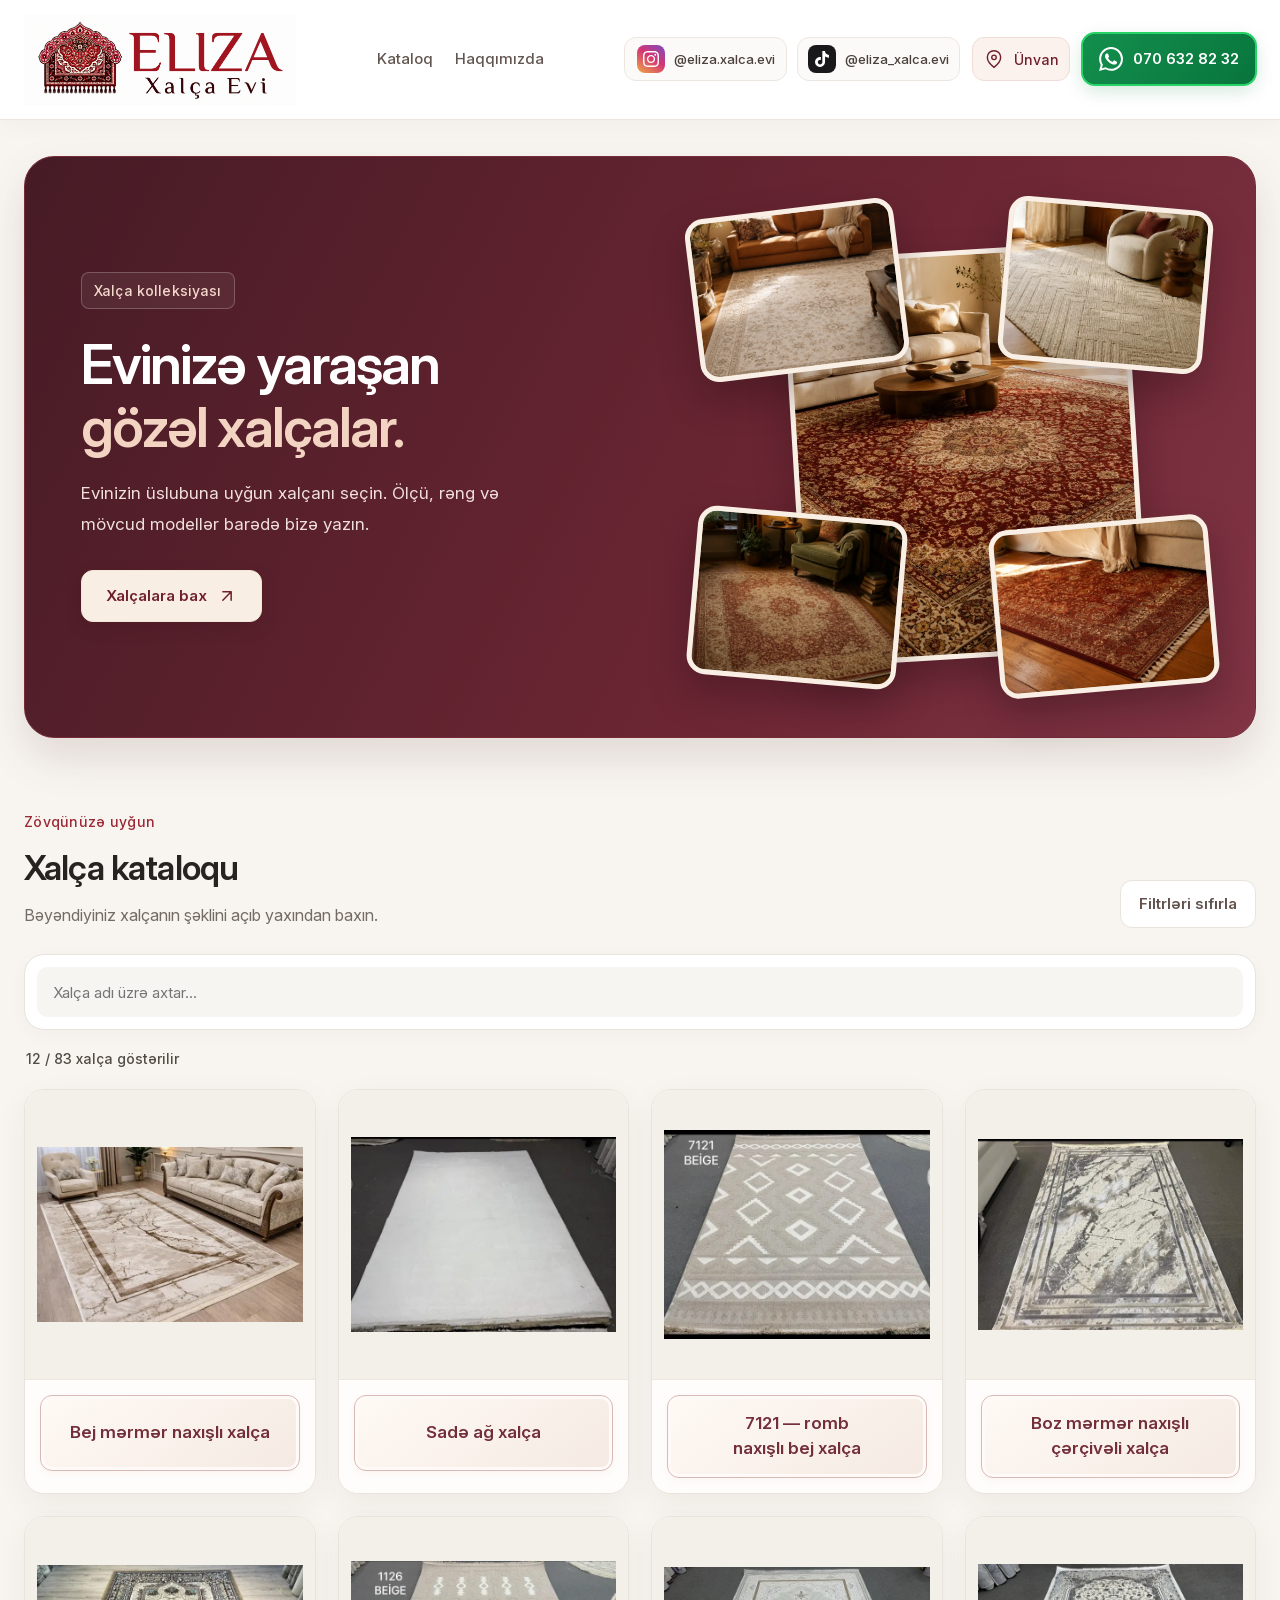
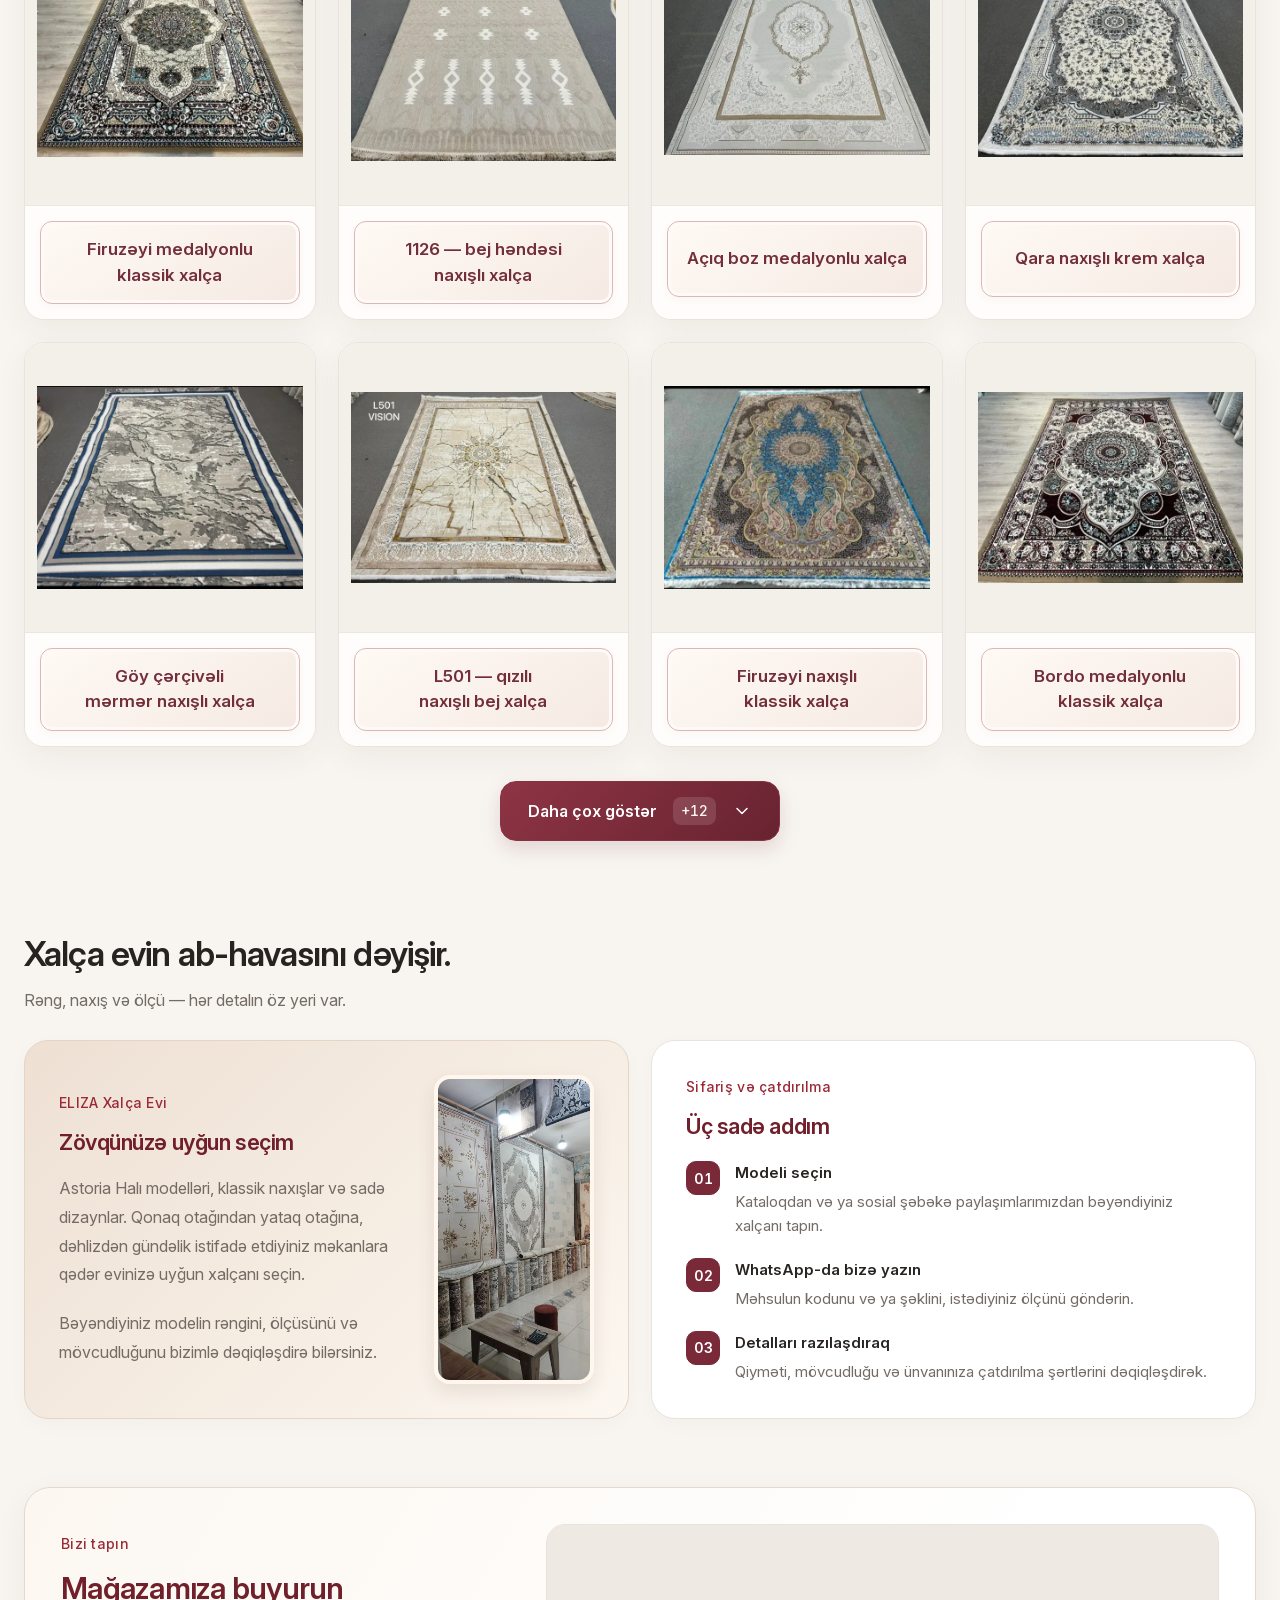
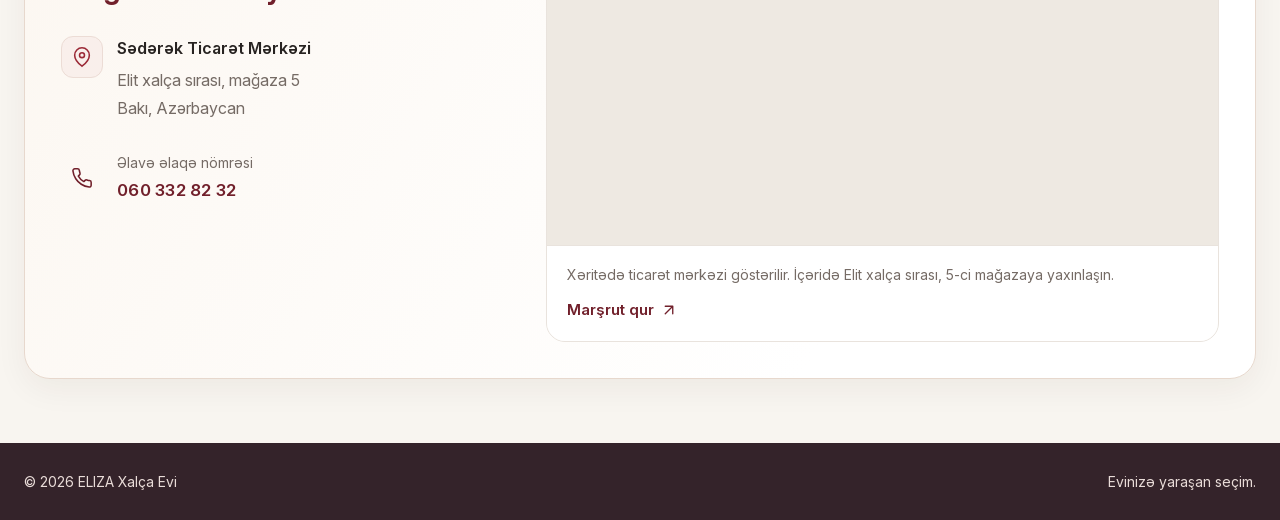
==== commit d496bc48: "Add 41 carpet listings, framed product titles and cozy hero photos" ====
--- a/public/index.html
+++ b/public/index.html
@@ -82,15 +82,18 @@
 .hero .btn:hover {background:#fff;}
 .hero .btn .icon {width:20px;height:20px;}
 .hero-side {min-width:0;}
-.hero-collage {position:relative;isolation:isolate;width:100%;aspect-ratio:1.05;}
+.hero-collage {position:relative;isolation:isolate;width:100%;aspect-ratio:1.02;}
 .interior-photo {position:absolute;margin:0;overflow:hidden;border:5px solid #f9efe5;border-radius:19px;background:#e5d7c7;box-shadow:0 18px 38px rgba(28,10,16,.3);}
 .interior-photo img {display:block;width:100%;height:100%;object-fit:cover;}
-.interior-photo-main {z-index:1;top:0;left:1%;width:76%;height:100%;transform:rotate(-3.5deg);}
+.interior-photo-main {z-index:1;top:8%;left:15%;width:72%;height:87%;transform:rotate(-3.5deg);}
 .interior-photo-main img {object-position:50% 60%;}
-.interior-photo-light {z-index:2;top:-2%;right:-1%;width:48%;height:38%;transform:rotate(6deg);}
+.interior-photo-light {z-index:3;top:-2%;right:-2%;width:43%;height:35%;transform:rotate(5deg);}
 .interior-photo-light img {object-position:50% 58%;}
-.interior-photo-detail {z-index:3;right:-3%;bottom:-2%;width:53%;height:40%;transform:rotate(-5deg);}
+.interior-photo-detail {z-index:4;right:-3%;bottom:-2%;width:46%;height:36%;transform:rotate(-5deg);}
 .interior-photo-detail img {object-position:50% 60%;}
+.interior-photo-ivory {z-index:2;top:-1%;left:-6%;width:44%;height:35%;transform:rotate(-7deg);}
+.interior-photo-evening {z-index:3;bottom:0;left:-6%;width:44%;height:36%;transform:rotate(5deg);}
+.interior-photo-ivory img,.interior-photo-evening img {object-position:50% 60%;}
 .pattern-red {background:linear-gradient(180deg, rgba(255,255,255,.2), transparent 30%),repeating-linear-gradient(90deg, #7d1019 0 14px, #af2b35 14px 28px),repeating-linear-gradient(0deg, rgba(255,255,255,.14) 0 8px, rgba(0,0,0,0) 8px 16px);}
 .pattern-beige {background:linear-gradient(180deg, rgba(255,255,255,.28), transparent 30%),repeating-linear-gradient(45deg, #d5b48f 0 12px, #c69a71 12px 24px),repeating-linear-gradient(-45deg, rgba(255,255,255,.16) 0 10px, rgba(0,0,0,0) 10px 20px);}
 .pattern-dark {background:linear-gradient(180deg, rgba(255,255,255,.18), transparent 32%),repeating-linear-gradient(90deg, #362f2b 0 18px, #574b43 18px 36px),repeating-linear-gradient(0deg, rgba(179,40,47,.25) 0 6px, rgba(0,0,0,0) 6px 18px);}
@@ -120,7 +123,8 @@
 .card:hover {transform:translateY(-5px);border-color:#dbc7bf;box-shadow:0 18px 34px rgba(66,39,30,.1);}
 .card-visual {display:flex;align-items:center;justify-content:center;aspect-ratio:1;padding:12px;background:#f3efe9;border-bottom:1px solid #eee6dd;}
 .product-image {width:100%;height:100%;object-fit:contain;border-radius:10px;}
-.product-open {padding:0;border:0;background:none;color:inherit;font:inherit;text-align:left;}
+.product-open {display:flex;align-items:center;justify-content:center;width:100%;min-height:76px;padding:15px 17px;border:1px solid #d8b9b5;border-radius:12px;background:linear-gradient(145deg,#fffaf4,#f5e9e3);color:#722e39;font:inherit;text-align:center;box-shadow:inset 0 0 0 3px #fffaf7,0 3px 8px rgba(94,40,40,.035);transition:background .2s,border-color .2s,color .2s;}
+.card:hover .product-open {border-color:#ab727a;background:linear-gradient(145deg,#fdf5eb,#efdbd4);color:#60222e;}
 .product-open::after {content:"";position:absolute;inset:0;border-radius:20px;}
 .card:focus-within {outline:3px solid var(--accent);outline-offset:4px;}
 .catalog-empty {grid-column:1/-1;padding:40px;text-align:center;border:1px solid var(--line);border-radius:20px;background:#fff;}
@@ -129,8 +133,8 @@
 .rug-card {position:relative;width:100%;height:100%;overflow:hidden;border:4px solid rgba(255,255,255,.8);border-radius:12px;box-shadow:0 14px 22px rgba(74,45,27,.14);}
 .rug-card::after {content:"";position:absolute;inset:10px;border:1px solid rgba(255,255,255,.4);border-radius:5px;pointer-events:none;}
 .badge {position:absolute;top:10px;left:10px;z-index:2;padding:5px 10px;border:1px solid rgba(255,255,255,.7);border-radius:7px;background:rgba(255,255,255,.93);color:#64413b;font-size:.8125rem;font-weight:500;line-height:1.5;}
-.card-body {display:flex;flex-direction:column;flex:1;padding:20px 22px;}
-.card-title {margin:0;font-size:1.0625rem;font-weight:600;line-height:1.45;letter-spacing:-.015em;overflow-wrap:break-word;}
+.card-body {display:flex;flex-direction:column;flex:1;padding:15px;background:#fffdfb;}
+.card-title {margin:0;font-size:1.0625rem;font-weight:600;line-height:1.5;letter-spacing:-.01em;overflow-wrap:break-word;text-wrap:balance;}
 .card-meta {margin:12px 0 16px;color:var(--muted);font-size:.875rem;line-height:1.6;}
 .card-row {display:flex;align-items:center;justify-content:space-between;gap:10px;flex-wrap:wrap;margin-top:16px;padding-top:16px;border-top:1px solid #f0e9e3;}
 .price {color:var(--accent-dark);font-size:1.375rem;line-height:1.4;font-weight:600;font-variant-numeric:tabular-nums;}
@@ -143,6 +147,8 @@
 .about-box {display:grid;grid-template-columns:1fr 1fr;gap:22px;}
 .info-card {padding:34px;border:1px solid var(--line);border-radius:24px;background:#fff;box-shadow:0 6px 22px rgba(48,30,23,.025);}
 .info-card:first-child {background:linear-gradient(135deg,#eee0d3,#fcf7f0);border-color:#e6d5c5;}
+.info-card-store {display:grid;grid-template-columns:minmax(0,1fr) 160px;align-items:center;gap:24px;}
+.store-photo {width:100%;height:100%;min-height:260px;max-height:370px;object-fit:cover;object-position:50% 35%;border:4px solid #fff7ee;border-radius:16px;box-shadow:0 8px 18px rgba(75,48,31,.1);}
 .section-label {display:block;margin:0 0 14px;color:var(--accent);font-size:.875rem;font-weight:500;letter-spacing:.02em;}
 .info-card h3 {margin:0 0 16px;color:var(--accent-dark);font-size:1.375rem;font-weight:600;line-height:1.35;letter-spacing:-.02em;}
 .info-card p {margin:0;color:var(--muted);line-height:1.8;}
@@ -181,7 +187,8 @@
 .modal-card {display:grid;grid-template-columns:minmax(0,1.4fr) minmax(320px,1fr);width:min(1100px,100%);max-height:90vh;overflow:auto;border:1px solid rgba(255,255,255,.5);border-radius:24px;background:#fff;box-shadow:0 30px 70px rgba(0,0,0,.22);}
 .modal-visual {display:flex;flex-direction:column;justify-content:center;min-width:0;padding:22px;background:#f3efe9;}
 .modal-photo {display:flex;align-items:center;justify-content:center;min-height:420px;}
-.modal-photo img {display:block;width:100%;height:auto;max-height:72vh;object-fit:contain;border-radius:10px;}
+.modal-photo img,.modal-photo svg {display:block;width:100%;height:auto;max-height:72vh;object-fit:contain;border-radius:10px;}
+#modalImageCrop {width:100%;}
 .photo-thumbnails {display:flex;justify-content:center;gap:10px;flex-wrap:wrap;margin-top:16px;}
 .photo-thumbnail {width:78px;height:78px;padding:4px;border:2px solid transparent;border-radius:10px;background:#fff;}
 .photo-thumbnail[aria-pressed="true"] {border-color:var(--accent);}
@@ -189,7 +196,7 @@
 .modal-content {position:relative;display:flex;flex-direction:column;justify-content:center;padding:64px 32px 36px;}
 .close {position:absolute;top:16px;right:16px;display:grid;place-items:center;width:38px;height:38px;border:1px solid var(--line);border-radius:12px;background:#faf6f2;color:var(--muted);font-size:22px;line-height:1;}
 .modal-content .eyebrow {margin-top:30px;}
-.modal-content h3 {margin:0 0 24px;font-size:1.75rem;font-weight:600;line-height:1.3;letter-spacing:-.02em;}
+.modal-content h3 {margin:0 0 24px;padding:19px 20px;border:1px solid #ddc4bf;border-radius:14px;background:#fbf3ed;color:#722e39;font-size:1.625rem;font-weight:600;line-height:1.4;letter-spacing:-.02em;}
 .modal-content p {margin:0 0 18px;color:var(--muted);line-height:1.7;}
 .info-list {display:grid;gap:0;list-style:none;padding:0;margin:0 0 18px;}
 .info-list li {display:flex;justify-content:space-between;gap:12px;padding:12px 0;border-bottom:1px solid var(--line);font-size:.875rem;}
@@ -216,11 +223,13 @@
   <figure class="interior-photo interior-photo-main"><img src="assets/hero-living-room.webp" alt="Krem rəngli divan və naxışlı bordo xalça ilə günəşli, rahat qonaq otağı" width="1000" height="1250" fetchpriority="high" decoding="async"></figure>
   <figure class="interior-photo interior-photo-light"><img src="assets/hero-modern-corner.webp" alt="Yumşaq kreslo və açıq rəngli, toxumalı xalça ilə rahat ev guşəsi" width="900" height="675" decoding="async"></figure>
   <figure class="interior-photo interior-photo-detail"><img src="assets/hero-rug-detail.webp" alt="İsti günəş işığında ənənəvi xalçanın incə naxışları və toxuması" width="900" height="675" decoding="async"></figure>
+  <figure class="interior-photo interior-photo-ivory"><img src="assets/hero-ivory-lounge.webp" alt="Karamel rəngli divan və açıq naxışlı xalça ilə günəşli ev interyeri" width="900" height="900" decoding="async"></figure>
+  <figure class="interior-photo interior-photo-evening"><img src="assets/hero-evening-corner.webp" alt="Zeytun rəngli kreslo və kərpic tonlu xalça ilə isti işıqlı kitab guşəsi" width="900" height="900" decoding="async"></figure>
  </div>
 </div></div></div></section><section class="section" id="catalog"><div class="container"><div class="section-head"><div><span class="section-label">Zövqünüzə uyğun</span><h2>Xalça kataloqu</h2><p>Bəyəndiyiniz xalçanın şəklini açıb yaxından baxın.</p></div><button class="btn-secondary" onclick="resetFilters()">Filtrləri sıfırla</button></div><div class="filters"><input id="searchInput" class="control" type="search" placeholder="Xalça adı üzrə axtar..." oninput="filterProducts()" aria-label="Xalça axtarışı"><select id="roomFilter" hidden class="control" onchange="filterProducts()" aria-label="Otaq seçimi"><option value="">Bütün otaqlar</option></select><select id="styleFilter" hidden class="control" onchange="filterProducts()" aria-label="Üslub seçimi"><option value="">Bütün üslublar</option></select><select id="sortFilter" hidden class="control" onchange="filterProducts()" aria-label="Məhsulların sıralanması"><option value="default">Sıralama</option><option value="low">Qiymət: ucuzdan bahaya</option><option value="high">Qiymət: bahadan ucuza</option></select></div><div class="results"><div id="resultCount" aria-live="polite">Kataloq yüklənir…</div></div><div class="catalog-grid" id="productGrid" aria-busy="true"></div><div class="catalog-more" id="catalogMore" hidden><button type="button" class="load-more-button" id="loadMoreButton" aria-controls="productGrid" onclick="loadMoreProducts()"><span>Daha çox göstər</span><span class="load-more-count" id="loadMoreCount" aria-hidden="true"></span><svg class="icon" aria-hidden="true" viewBox="0 0 24 24" fill="none" stroke="currentColor" stroke-width="1.8" stroke-linecap="round" stroke-linejoin="round"><path d="m6 9 6 6 6-6"></path></svg></button></div></div></section><section class="section" id="about"><div class="container">
  <div class="section-head"><div><h2>Xalça evin ab-havasını dəyişir.</h2><p>Rəng, naxış və ölçü — hər detalın öz yeri var.</p></div></div>
  <div class="about-box">
-  <article class="info-card"><span class="section-label">ELIZA Xalça Evi</span><h3>Zövqünüzə uyğun seçim</h3><p>Astoria Halı modelləri, klassik naxışlar və sadə dizaynlar. Qonaq otağından yataq otağına, dəhlizdən gündəlik istifadə etdiyiniz məkanlara qədər evinizə uyğun xalçanı seçin.</p><p class="about-note">Bəyəndiyiniz modelin rəngini, ölçüsünü və mövcudluğunu bizimlə dəqiqləşdirə bilərsiniz.</p></article>
+  <article class="info-card info-card-store"><div><span class="section-label">ELIZA Xalça Evi</span><h3>Zövqünüzə uyğun seçim</h3><p>Astoria Halı modelləri, klassik naxışlar və sadə dizaynlar. Qonaq otağından yataq otağına, dəhlizdən gündəlik istifadə etdiyiniz məkanlara qədər evinizə uyğun xalçanı seçin.</p><p class="about-note">Bəyəndiyiniz modelin rəngini, ölçüsünü və mövcudluğunu bizimlə dəqiqləşdirə bilərsiniz.</p></div><img class="store-photo" src="assets/store-showroom.webp" alt="ELIZA mağazasında divarda nümayiş olunan xalçalar" width="618" height="1100" loading="lazy" decoding="async"></article>
   <article class="info-card"><span class="section-label">Sifariş və çatdırılma</span><h3>Üç sadə addım</h3><ol class="order-steps"><li><span>01</span><div><strong>Modeli seçin</strong><p>Kataloqdan və ya sosial şəbəkə paylaşımlarımızdan bəyəndiyiniz xalçanı tapın.</p></div></li><li><span>02</span><div><strong>WhatsApp-da bizə yazın</strong><p>Məhsulun kodunu və ya şəklini, istədiyiniz ölçünü göndərin.</p></div></li><li><span>03</span><div><strong>Detalları razılaşdıraq</strong><p>Qiyməti, mövcudluğu və ünvanınıza çatdırılma şərtlərini dəqiqləşdirək.</p></div></li></ol></article>
  </div>
 </div></section><section class="contact" id="contact"><div class="container">
@@ -232,6 +241,6 @@
   <figure class="map-card" id="store-map" tabindex="-1" aria-label="Sədərək Ticarət Mərkəzi — Elit xalça sırası, mağaza 5"><div class="map-frame"><iframe src="https://www.google.com/maps?q=40.32661%2C49.77660&amp;z=14&amp;output=embed&amp;hl=az" title="Sədərək Ticarət Mərkəzinin xəritədə yeri" loading="lazy" referrerpolicy="no-referrer-when-downgrade" allowfullscreen="" width="640" height="360"></iframe></div><figcaption><p>Xəritədə ticarət mərkəzi göstərilir. İçəridə Elit xalça sırası, 5-ci mağazaya yaxınlaşın.</p><a class="directions-link" href="https://www.google.com/maps/dir/?api=1&amp;destination=40.32661%2C49.77660" target="_blank" rel="noopener noreferrer">Marşrut qur<svg class="icon" aria-hidden="true" viewbox="0 0 24 24" fill="none" stroke="currentColor" stroke-width="1.8" stroke-linecap="round" stroke-linejoin="round"><path d="M7 17 17 7M7 7h10v10"></path></svg></a></figcaption></figure>
  </div>
 </div></section></main><footer><div class="container footer-row"><div>© 2026 ELIZA Xalça Evi</div><div>Evinizə yaraşan seçim.</div></div></footer><div class="modal" id="productModal" onclick="closeModalOutside(event)" role="dialog" aria-modal="true" aria-labelledby="modalTitle"><div class="modal-card">
- <div class="modal-visual"><div class="modal-photo"><img id="modalImage" alt="" decoding="async"></div><div class="photo-thumbnails" id="modalThumbnails" role="group" aria-label="Məhsulun şəkilləri" hidden></div></div>
+ <div class="modal-visual"><div class="modal-photo"><img id="modalImage" alt="" decoding="async"><div id="modalImageCrop" hidden></div></div><div class="photo-thumbnails" id="modalThumbnails" role="group" aria-label="Məhsulun şəkilləri" hidden></div></div>
  <div class="modal-content"><button type="button" class="close" id="modalClose" onclick="closeModal()" aria-label="Şəkli bağla">×</button><h3 id="modalTitle"></h3><p id="modalDesc" hidden></p><ul class="info-list" id="modalSpecs" hidden></ul><div class="modal-price" id="modalPrice" hidden></div><a class="whatsapp-button modal-whatsapp" id="modalWhatsApp" href="https://wa.me/994706328232" target="_blank" rel="noopener noreferrer"><svg class="icon" aria-hidden="true" focusable="false" fill="currentColor" role="img" viewbox="0 0 24 24" xmlns="http://www.w3.org/2000/svg"><path d="M17.472 14.382c-.297-.149-1.758-.867-2.03-.967-.273-.099-.471-.148-.67.15-.197.297-.767.966-.94 1.164-.173.199-.347.223-.644.075-.297-.15-1.255-.463-2.39-1.475-.883-.788-1.48-1.761-1.653-2.059-.173-.297-.018-.458.13-.606.134-.133.298-.347.446-.52.149-.174.198-.298.298-.497.099-.198.05-.371-.025-.52-.075-.149-.669-1.612-.916-2.207-.242-.579-.487-.5-.669-.51-.173-.008-.371-.01-.57-.01-.198 0-.52.074-.792.372-.272.297-1.04 1.016-1.04 2.479 0 1.462 1.065 2.875 1.213 3.074.149.198 2.096 3.2 5.077 4.487.709.306 1.262.489 1.694.625.712.227 1.36.195 1.871.118.571-.085 1.758-.719 2.006-1.413.248-.694.248-1.289.173-1.413-.074-.124-.272-.198-.57-.347m-5.421 7.403h-.004a9.87 9.87 0 01-5.031-1.378l-.361-.214-3.741.982.998-3.648-.235-.374a9.86 9.86 0 01-1.51-5.26c.001-5.45 4.436-9.884 9.888-9.884 2.64 0 5.122 1.03 6.988 2.898a9.825 9.825 0 012.893 6.994c-.003 5.45-4.437 9.884-9.885 9.884m8.413-18.297A11.815 11.815 0 0012.05 0C5.495 0 .16 5.335.157 11.892c0 2.096.547 4.142 1.588 5.945L.057 24l6.305-1.654a11.882 11.882 0 005.683 1.448h.005c6.554 0 11.89-5.335 11.893-11.893a11.821 11.821 0 00-3.48-8.413Z"></path></svg><span>Bu model haqqında soruşun</span></a></div>
 </div></div><script src="catalog.js" defer></script></body></html>
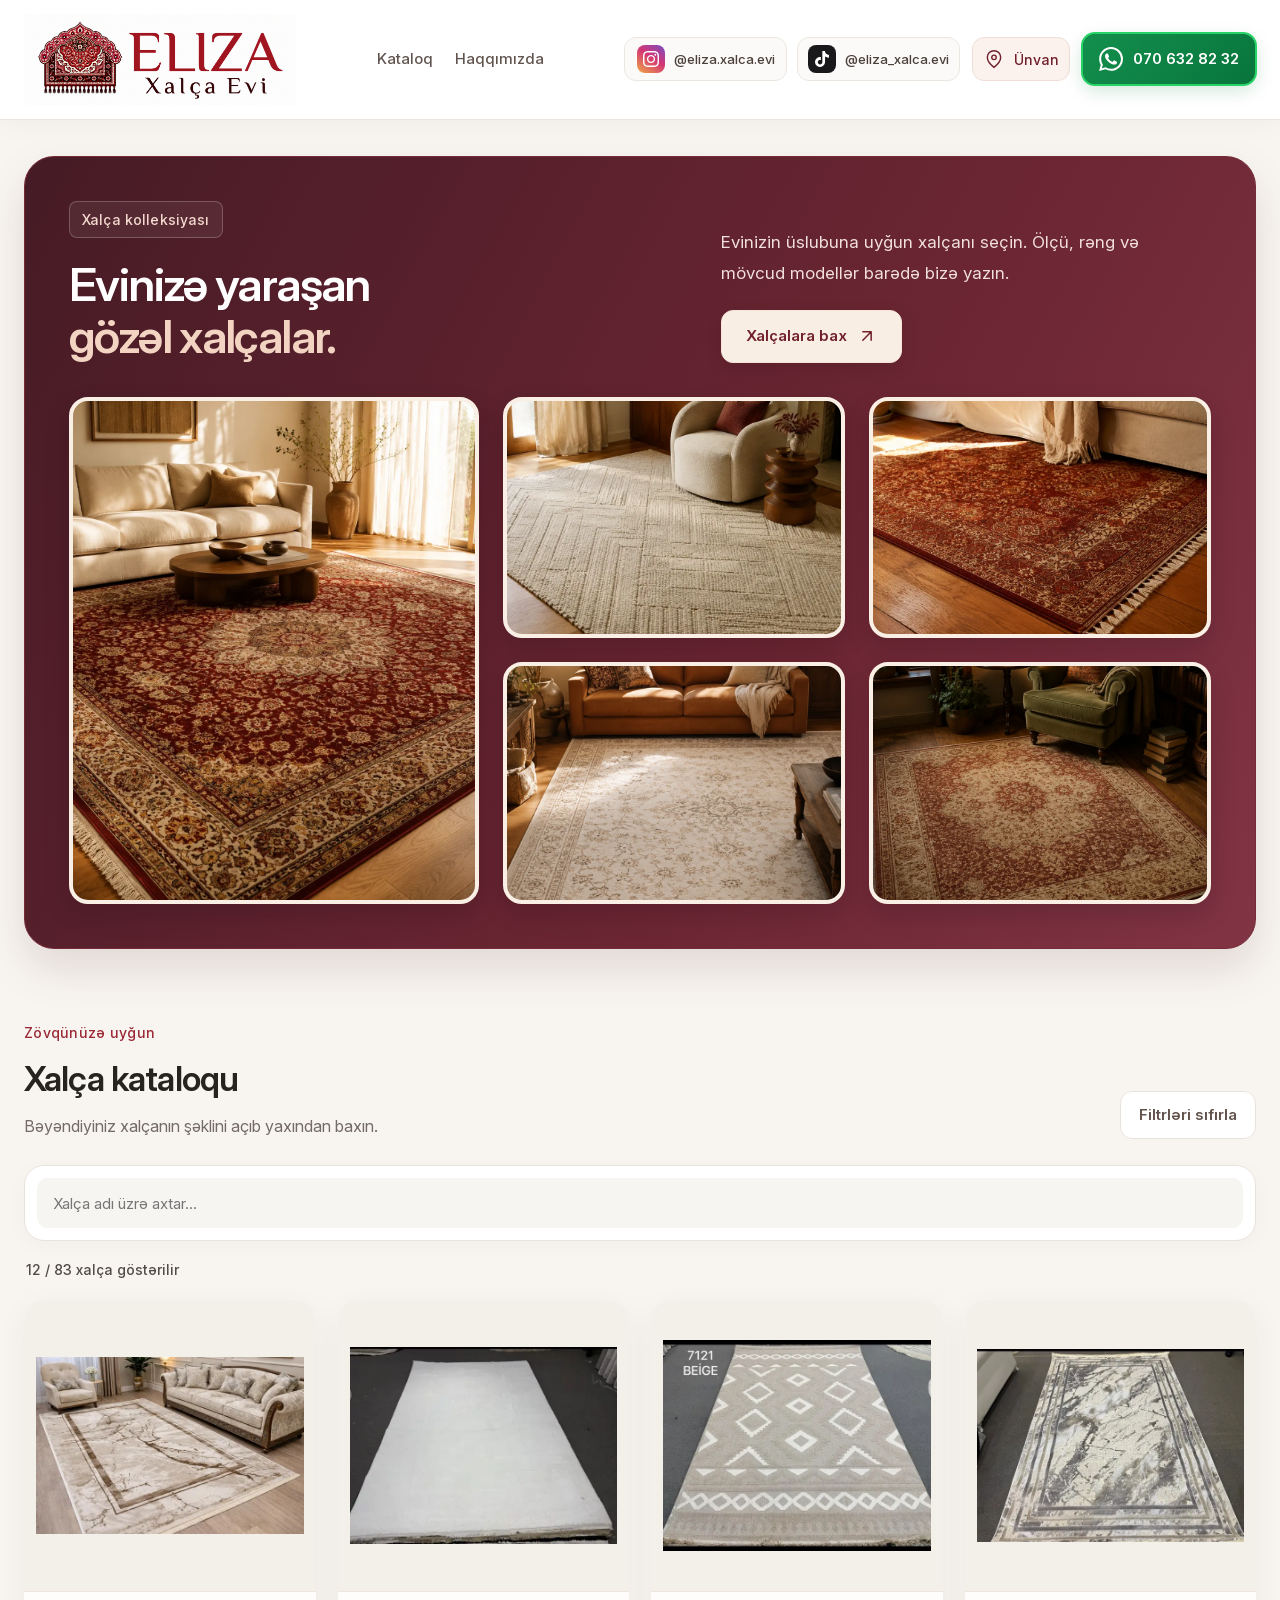
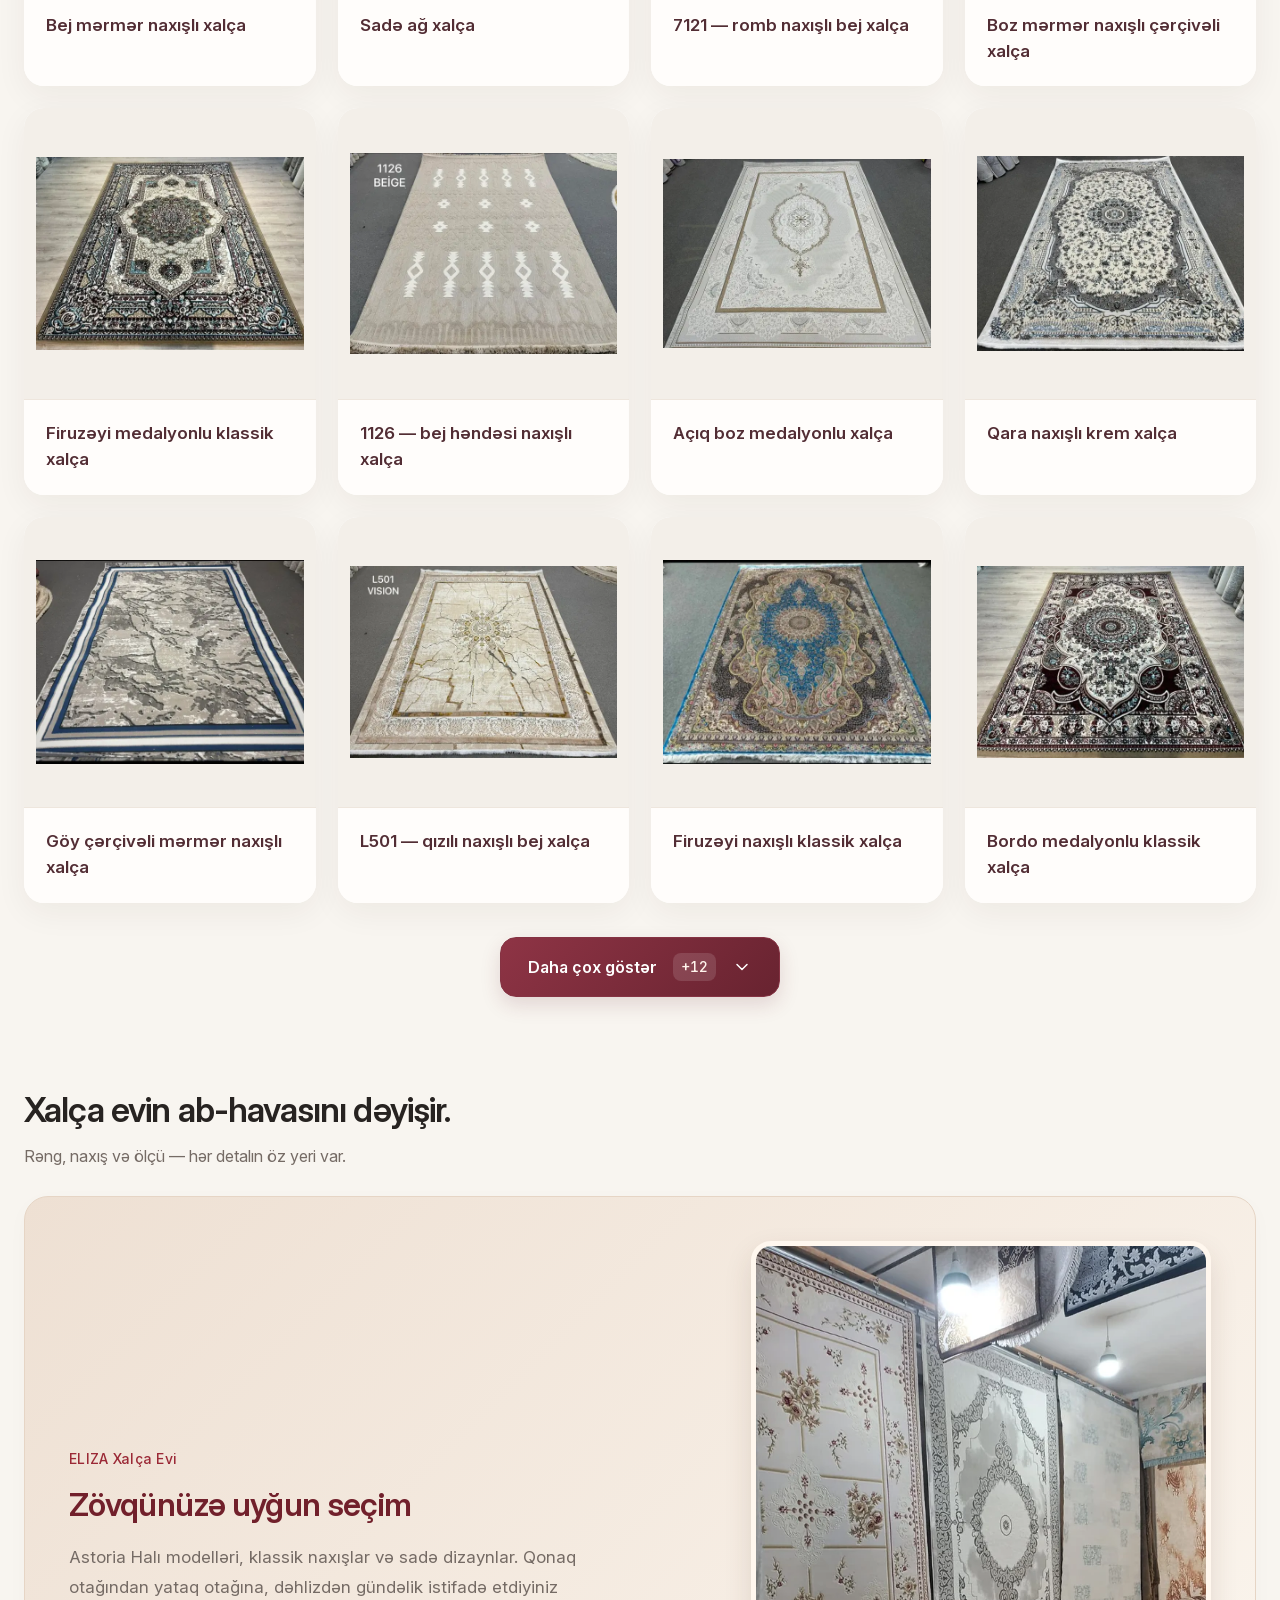
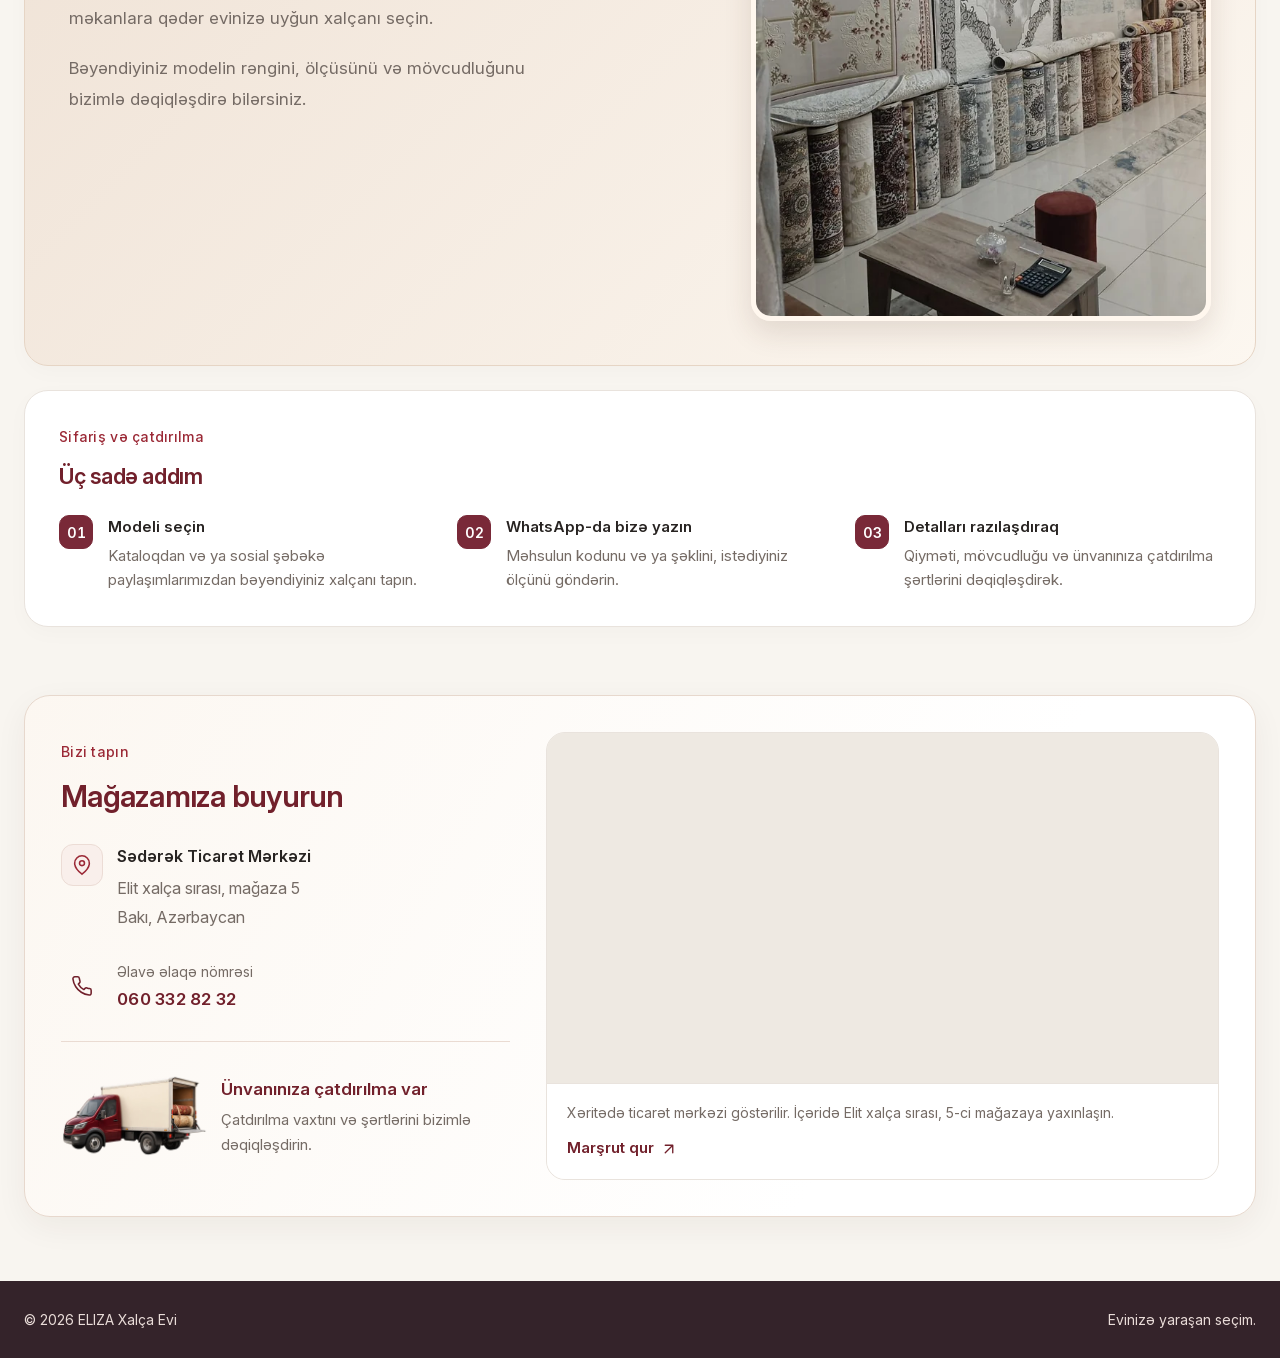
==== commit c3c50d0c: "Align unframed product titles, enlarge photo layouts and add delivery note" ====
--- a/public/index.html
+++ b/public/index.html
@@ -65,8 +65,12 @@
 
 /* Collection introduction */
 .hero {padding:36px 0 16px;}
-.hero-card {position:relative;display:grid;grid-template-columns:1.1fr .9fr;align-items:center;gap:56px;padding:56px;background:linear-gradient(118deg,#461b25,#6c2633 62%,#813444);border:1px solid #762b37;border-radius:30px;color:#fff;box-shadow:0 20px 44px rgba(80,28,39,.13);}
-.hero-copy {position:relative;min-width:0;}
+.hero-card {position:relative;padding:44px;background:linear-gradient(118deg,#461b25,#6c2633 62%,#813444);border:1px solid #762b37;border-radius:30px;color:#fff;box-shadow:0 20px 44px rgba(80,28,39,.13);}
+.hero-copy {position:relative;display:grid;grid-template-columns:minmax(0,1.2fr) minmax(0,1fr);align-items:end;column-gap:64px;min-width:0;}
+.hero-copy>.eyebrow {grid-column:1;grid-row:1;justify-self:start;}
+.hero-copy>h1 {grid-column:1;grid-row:2/4;margin:20px 0 0;font-size:clamp(2.25rem,3.6vw,3.125rem);}
+.hero-copy>p {grid-column:2;grid-row:1/3;}
+.hero-copy>.hero-actions {grid-column:2;grid-row:3;margin-top:22px;}
 .eyebrow {display:inline-flex;align-items:center;gap:9px;padding:7px 12px;border:1px solid rgba(255,255,255,.22);border-radius:8px;color:#f4d9ce;background:rgba(255,255,255,.06);font-size:.875rem;font-weight:500;line-height:1.5;letter-spacing:.01em;}
 .eyebrow i {display:none;}
 h1 {max-width:700px;margin:24px 0 20px;font-size:clamp(2.25rem,4.3vw,3.625rem);font-weight:600;line-height:1.14;letter-spacing:-.035em;text-wrap:balance;}
@@ -81,18 +85,18 @@
 .hero .btn {padding:14px 24px;border-color:#f4e5d7;background:#f8eee3;color:var(--accent-dark);box-shadow:0 6px 18px rgba(31,12,18,.12);}
 .hero .btn:hover {background:#fff;}
 .hero .btn .icon {width:20px;height:20px;}
-.hero-side {min-width:0;}
-.hero-collage {position:relative;isolation:isolate;width:100%;aspect-ratio:1.02;}
-.interior-photo {position:absolute;margin:0;overflow:hidden;border:5px solid #f9efe5;border-radius:19px;background:#e5d7c7;box-shadow:0 18px 38px rgba(28,10,16,.3);}
+.hero-side {min-width:0;margin-top:34px;}
+.hero-collage {display:grid;grid-template-columns:1.2fr 1fr 1fr;grid-template-rows:repeat(2,minmax(0,1fr));gap:24px;width:100%;aspect-ratio:2.25;}
+.interior-photo {min-width:0;min-height:0;margin:0;overflow:hidden;border:4px solid #f9efe5;border-radius:19px;background:#e5d7c7;box-shadow:0 10px 24px rgba(28,10,16,.2);}
 .interior-photo img {display:block;width:100%;height:100%;object-fit:cover;}
-.interior-photo-main {z-index:1;top:8%;left:15%;width:72%;height:87%;transform:rotate(-3.5deg);}
+.interior-photo-main {grid-column:1;grid-row:1/3;}
 .interior-photo-main img {object-position:50% 60%;}
-.interior-photo-light {z-index:3;top:-2%;right:-2%;width:43%;height:35%;transform:rotate(5deg);}
+.interior-photo-light {grid-column:2;grid-row:1;}
 .interior-photo-light img {object-position:50% 58%;}
-.interior-photo-detail {z-index:4;right:-3%;bottom:-2%;width:46%;height:36%;transform:rotate(-5deg);}
+.interior-photo-detail {grid-column:3;grid-row:1;}
 .interior-photo-detail img {object-position:50% 60%;}
-.interior-photo-ivory {z-index:2;top:-1%;left:-6%;width:44%;height:35%;transform:rotate(-7deg);}
-.interior-photo-evening {z-index:3;bottom:0;left:-6%;width:44%;height:36%;transform:rotate(5deg);}
+.interior-photo-ivory {grid-column:2;grid-row:2;}
+.interior-photo-evening {grid-column:3;grid-row:2;}
 .interior-photo-ivory img,.interior-photo-evening img {object-position:50% 60%;}
 .pattern-red {background:linear-gradient(180deg, rgba(255,255,255,.2), transparent 30%),repeating-linear-gradient(90deg, #7d1019 0 14px, #af2b35 14px 28px),repeating-linear-gradient(0deg, rgba(255,255,255,.14) 0 8px, rgba(0,0,0,0) 8px 16px);}
 .pattern-beige {background:linear-gradient(180deg, rgba(255,255,255,.28), transparent 30%),repeating-linear-gradient(45deg, #d5b48f 0 12px, #c69a71 12px 24px),repeating-linear-gradient(-45deg, rgba(255,255,255,.16) 0 10px, rgba(0,0,0,0) 10px 20px);}
@@ -119,12 +123,12 @@
 .load-more-button:active {transform:translateY(0);}
 .load-more-button .icon {width:20px;height:20px;}
 .load-more-count {display:inline-flex;align-items:center;justify-content:center;min-width:32px;height:28px;padding:0 8px;border-radius:8px;background:rgba(255,255,255,.13);color:#fff4ec;font-size:.875rem;font-weight:500;font-variant-numeric:tabular-nums;}
-.card {position:relative;scroll-margin-top:16px;display:flex;flex-direction:column;min-width:0;border:1px solid var(--line);border-radius:20px;overflow:hidden;background:#fff;box-shadow:var(--shadow);transition:transform .25s,box-shadow .25s,border-color .25s;}
-.card:hover {transform:translateY(-5px);border-color:#dbc7bf;box-shadow:0 18px 34px rgba(66,39,30,.1);}
+.card {position:relative;scroll-margin-top:16px;display:flex;flex-direction:column;min-width:0;border:0;border-radius:20px;overflow:hidden;background:#fff;box-shadow:var(--shadow);transition:transform .25s,box-shadow .25s;}
+.card:hover {transform:translateY(-5px);box-shadow:0 18px 34px rgba(66,39,30,.1);}
 .card-visual {display:flex;align-items:center;justify-content:center;aspect-ratio:1;padding:12px;background:#f3efe9;border-bottom:1px solid #eee6dd;}
 .product-image {width:100%;height:100%;object-fit:contain;border-radius:10px;}
-.product-open {display:flex;align-items:center;justify-content:center;width:100%;min-height:76px;padding:15px 17px;border:1px solid #d8b9b5;border-radius:12px;background:linear-gradient(145deg,#fffaf4,#f5e9e3);color:#722e39;font:inherit;text-align:center;box-shadow:inset 0 0 0 3px #fffaf7,0 3px 8px rgba(94,40,40,.035);transition:background .2s,border-color .2s,color .2s;}
-.card:hover .product-open {border-color:#ab727a;background:linear-gradient(145deg,#fdf5eb,#efdbd4);color:#60222e;}
+.product-open {display:block;width:100%;padding:0;border:0;background:none;color:#522d34;font:inherit;text-align:left;transition:color .2s;}
+.card:hover .product-open {color:var(--accent);}
 .product-open::after {content:"";position:absolute;inset:0;border-radius:20px;}
 .card:focus-within {outline:3px solid var(--accent);outline-offset:4px;}
 .catalog-empty {grid-column:1/-1;padding:40px;text-align:center;border:1px solid var(--line);border-radius:20px;background:#fff;}
@@ -133,8 +137,8 @@
 .rug-card {position:relative;width:100%;height:100%;overflow:hidden;border:4px solid rgba(255,255,255,.8);border-radius:12px;box-shadow:0 14px 22px rgba(74,45,27,.14);}
 .rug-card::after {content:"";position:absolute;inset:10px;border:1px solid rgba(255,255,255,.4);border-radius:5px;pointer-events:none;}
 .badge {position:absolute;top:10px;left:10px;z-index:2;padding:5px 10px;border:1px solid rgba(255,255,255,.7);border-radius:7px;background:rgba(255,255,255,.93);color:#64413b;font-size:.8125rem;font-weight:500;line-height:1.5;}
-.card-body {display:flex;flex-direction:column;flex:1;padding:15px;background:#fffdfb;}
-.card-title {margin:0;font-size:1.0625rem;font-weight:600;line-height:1.5;letter-spacing:-.01em;overflow-wrap:break-word;text-wrap:balance;}
+.card-body {display:flex;flex-direction:column;flex:1;padding:20px 22px 22px;background:#fffdfb;}
+.card-title {min-height:3.1em;margin:0;font-size:1.0625rem;font-weight:600;line-height:1.55;letter-spacing:-.01em;overflow-wrap:break-word;}
 .card-meta {margin:12px 0 16px;color:var(--muted);font-size:.875rem;line-height:1.6;}
 .card-row {display:flex;align-items:center;justify-content:space-between;gap:10px;flex-wrap:wrap;margin-top:16px;padding-top:16px;border-top:1px solid #f0e9e3;}
 .price {color:var(--accent-dark);font-size:1.375rem;line-height:1.4;font-weight:600;font-variant-numeric:tabular-nums;}
@@ -144,16 +148,19 @@
 
 /* Store story and directions */
 #about {padding-top:32px;}
-.about-box {display:grid;grid-template-columns:1fr 1fr;gap:22px;}
+.about-box {display:grid;grid-template-columns:minmax(0,1fr);gap:24px;}
 .info-card {padding:34px;border:1px solid var(--line);border-radius:24px;background:#fff;box-shadow:0 6px 22px rgba(48,30,23,.025);}
 .info-card:first-child {background:linear-gradient(135deg,#eee0d3,#fcf7f0);border-color:#e6d5c5;}
-.info-card-store {display:grid;grid-template-columns:minmax(0,1fr) 160px;align-items:center;gap:24px;}
-.store-photo {width:100%;height:100%;min-height:260px;max-height:370px;object-fit:cover;object-position:50% 35%;border:4px solid #fff7ee;border-radius:16px;box-shadow:0 8px 18px rgba(75,48,31,.1);}
+.info-card-store {display:grid;grid-template-columns:minmax(0,1fr) 460px;align-items:center;gap:56px;padding:44px;}
+.info-card-store>div {max-width:510px;}
+.info-card.info-card-store h3 {font-size:2rem;line-height:1.3;}
+.info-card-store p {font-size:1.0625rem;}
+.store-photo {width:100%;height:680px;object-fit:cover;object-position:50% 42%;border:5px solid #fff7ee;border-radius:20px;box-shadow:0 12px 28px rgba(75,48,31,.13);}
 .section-label {display:block;margin:0 0 14px;color:var(--accent);font-size:.875rem;font-weight:500;letter-spacing:.02em;}
 .info-card h3 {margin:0 0 16px;color:var(--accent-dark);font-size:1.375rem;font-weight:600;line-height:1.35;letter-spacing:-.02em;}
 .info-card p {margin:0;color:var(--muted);line-height:1.8;}
 .info-card .about-note {margin-top:20px;}
-.order-steps {display:grid;gap:20px;list-style:none;padding:0;margin:20px 0 0;}
+.order-steps {display:grid;grid-template-columns:repeat(3,minmax(0,1fr));gap:32px;list-style:none;padding:0;margin:24px 0 0;}
 .order-steps li {display:flex;align-items:flex-start;gap:15px;}
 .order-steps li>span {display:grid;place-items:center;flex:0 0 34px;width:34px;height:34px;border:1px solid #792938;border-radius:10px;background:#792938;color:#fff;font-size:.875rem;font-weight:600;font-variant-numeric:tabular-nums;}
 .order-steps strong {display:block;margin-bottom:4px;font-size:.9375rem;color:var(--text);}
@@ -170,6 +177,10 @@
 .phone-link>.icon {margin:0 10px;}
 .phone-link small {display:block;color:var(--muted);font-size:.875rem;font-weight:400;}
 .phone-link strong {display:block;margin-top:2px;font-size:1.0625rem;font-weight:600;letter-spacing:.015em;}
+.delivery-note {display:grid;grid-template-columns:146px minmax(0,1fr);align-items:center;gap:14px;margin-top:28px;padding-top:22px;border-top:1px solid #eadbd2;}
+.delivery-truck {width:146px;height:108px;object-fit:contain;}
+.delivery-note h3 {margin:0 0 6px;color:var(--accent-dark);font-size:1.0625rem;font-weight:600;line-height:1.4;}
+.delivery-note p {margin:0;color:var(--muted);font-size:.9375rem;line-height:1.65;}
 .map-card {display:flex;flex-direction:column;min-width:0;margin:0;border:1px solid var(--line);border-radius:19px;overflow:hidden;background:#f4f1eb;scroll-margin-top:16px;transition:box-shadow .3s,border-color .3s;}
 .map-card:target {border-color:#b6767b;box-shadow:0 0 0 4px rgba(155,41,54,.09);}
 .map-frame {flex:1;min-height:320px;background:#eee9e2;}
@@ -196,7 +207,7 @@
 .modal-content {position:relative;display:flex;flex-direction:column;justify-content:center;padding:64px 32px 36px;}
 .close {position:absolute;top:16px;right:16px;display:grid;place-items:center;width:38px;height:38px;border:1px solid var(--line);border-radius:12px;background:#faf6f2;color:var(--muted);font-size:22px;line-height:1;}
 .modal-content .eyebrow {margin-top:30px;}
-.modal-content h3 {margin:0 0 24px;padding:19px 20px;border:1px solid #ddc4bf;border-radius:14px;background:#fbf3ed;color:#722e39;font-size:1.625rem;font-weight:600;line-height:1.4;letter-spacing:-.02em;}
+.modal-content h3 {margin:0 0 24px;color:#722e39;font-size:1.625rem;font-weight:600;line-height:1.4;letter-spacing:-.02em;}
 .modal-content p {margin:0 0 18px;color:var(--muted);line-height:1.7;}
 .info-list {display:grid;gap:0;list-style:none;padding:0;margin:0 0 18px;}
 .info-list li {display:flex;justify-content:space-between;gap:12px;padding:12px 0;border-bottom:1px solid var(--line);font-size:.875rem;}
@@ -237,10 +248,11 @@
   <div class="contact-details"><span class="section-label">Bizi tapın</span><h2>Mağazamıza buyurun</h2>
    <div class="address-row"><span class="contact-icon"><svg class="icon" aria-hidden="true" viewbox="0 0 24 24" fill="none" stroke="currentColor" stroke-width="1.7"><path d="M20 10c0 6-8 12-8 12S4 16 4 10a8 8 0 1 1 16 0Z"></path><circle cx="12" cy="10" r="2.7"></circle></svg></span><div><strong>Sədərək Ticarət Mərkəzi</strong><address>Elit xalça sırası, mağaza 5<br>Bakı, Azərbaycan</address></div></div>
    <a class="phone-link" href="tel:+994603328232"><svg class="icon" aria-hidden="true" viewbox="0 0 24 24" fill="none" stroke="currentColor" stroke-width="1.7" stroke-linecap="round" stroke-linejoin="round"><path d="M22 16.9v3a2 2 0 0 1-2.2 2 19.8 19.8 0 0 1-8.6-3.1 19.5 19.5 0 0 1-6-6A19.8 19.8 0 0 1 2.1 4.2 2 2 0 0 1 4.1 2h3a2 2 0 0 1 2 1.7c.1 1 .4 1.9.7 2.8a2 2 0 0 1-.5 2.1L8 9.9a16 16 0 0 0 6 6l1.3-1.3a2 2 0 0 1 2.1-.5c.9.3 1.8.6 2.8.7a2 2 0 0 1 1.8 2.1Z"></path></svg><span><small>Əlavə əlaqə nömrəsi</small><strong>060 332 82 32</strong></span></a>
+   <div class="delivery-note"><img class="delivery-truck" src="assets/delivery-truck.webp" alt="Xalça çatdırılması üçün yük maşını" width="600" height="400" loading="lazy" decoding="async"><div><h3>Ünvanınıza çatdırılma var</h3><p>Çatdırılma vaxtını və şərtlərini bizimlə dəqiqləşdirin.</p></div></div>
    </div>
   <figure class="map-card" id="store-map" tabindex="-1" aria-label="Sədərək Ticarət Mərkəzi — Elit xalça sırası, mağaza 5"><div class="map-frame"><iframe src="https://www.google.com/maps?q=40.32661%2C49.77660&amp;z=14&amp;output=embed&amp;hl=az" title="Sədərək Ticarət Mərkəzinin xəritədə yeri" loading="lazy" referrerpolicy="no-referrer-when-downgrade" allowfullscreen="" width="640" height="360"></iframe></div><figcaption><p>Xəritədə ticarət mərkəzi göstərilir. İçəridə Elit xalça sırası, 5-ci mağazaya yaxınlaşın.</p><a class="directions-link" href="https://www.google.com/maps/dir/?api=1&amp;destination=40.32661%2C49.77660" target="_blank" rel="noopener noreferrer">Marşrut qur<svg class="icon" aria-hidden="true" viewbox="0 0 24 24" fill="none" stroke="currentColor" stroke-width="1.8" stroke-linecap="round" stroke-linejoin="round"><path d="M7 17 17 7M7 7h10v10"></path></svg></a></figcaption></figure>
  </div>
 </div></section></main><footer><div class="container footer-row"><div>© 2026 ELIZA Xalça Evi</div><div>Evinizə yaraşan seçim.</div></div></footer><div class="modal" id="productModal" onclick="closeModalOutside(event)" role="dialog" aria-modal="true" aria-labelledby="modalTitle"><div class="modal-card">
  <div class="modal-visual"><div class="modal-photo"><img id="modalImage" alt="" decoding="async"><div id="modalImageCrop" hidden></div></div><div class="photo-thumbnails" id="modalThumbnails" role="group" aria-label="Məhsulun şəkilləri" hidden></div></div>
  <div class="modal-content"><button type="button" class="close" id="modalClose" onclick="closeModal()" aria-label="Şəkli bağla">×</button><h3 id="modalTitle"></h3><p id="modalDesc" hidden></p><ul class="info-list" id="modalSpecs" hidden></ul><div class="modal-price" id="modalPrice" hidden></div><a class="whatsapp-button modal-whatsapp" id="modalWhatsApp" href="https://wa.me/994706328232" target="_blank" rel="noopener noreferrer"><svg class="icon" aria-hidden="true" focusable="false" fill="currentColor" role="img" viewbox="0 0 24 24" xmlns="http://www.w3.org/2000/svg"><path d="M17.472 14.382c-.297-.149-1.758-.867-2.03-.967-.273-.099-.471-.148-.67.15-.197.297-.767.966-.94 1.164-.173.199-.347.223-.644.075-.297-.15-1.255-.463-2.39-1.475-.883-.788-1.48-1.761-1.653-2.059-.173-.297-.018-.458.13-.606.134-.133.298-.347.446-.52.149-.174.198-.298.298-.497.099-.198.05-.371-.025-.52-.075-.149-.669-1.612-.916-2.207-.242-.579-.487-.5-.669-.51-.173-.008-.371-.01-.57-.01-.198 0-.52.074-.792.372-.272.297-1.04 1.016-1.04 2.479 0 1.462 1.065 2.875 1.213 3.074.149.198 2.096 3.2 5.077 4.487.709.306 1.262.489 1.694.625.712.227 1.36.195 1.871.118.571-.085 1.758-.719 2.006-1.413.248-.694.248-1.289.173-1.413-.074-.124-.272-.198-.57-.347m-5.421 7.403h-.004a9.87 9.87 0 01-5.031-1.378l-.361-.214-3.741.982.998-3.648-.235-.374a9.86 9.86 0 01-1.51-5.26c.001-5.45 4.436-9.884 9.888-9.884 2.64 0 5.122 1.03 6.988 2.898a9.825 9.825 0 012.893 6.994c-.003 5.45-4.437 9.884-9.885 9.884m8.413-18.297A11.815 11.815 0 0012.05 0C5.495 0 .16 5.335.157 11.892c0 2.096.547 4.142 1.588 5.945L.057 24l6.305-1.654a11.882 11.882 0 005.683 1.448h.005c6.554 0 11.89-5.335 11.893-11.893a11.821 11.821 0 00-3.48-8.413Z"></path></svg><span>Bu model haqqında soruşun</span></a></div>
-</div></div><script src="catalog.js" defer></script></body></html>+</div></div><script src="catalog.js" defer></script></body></html>
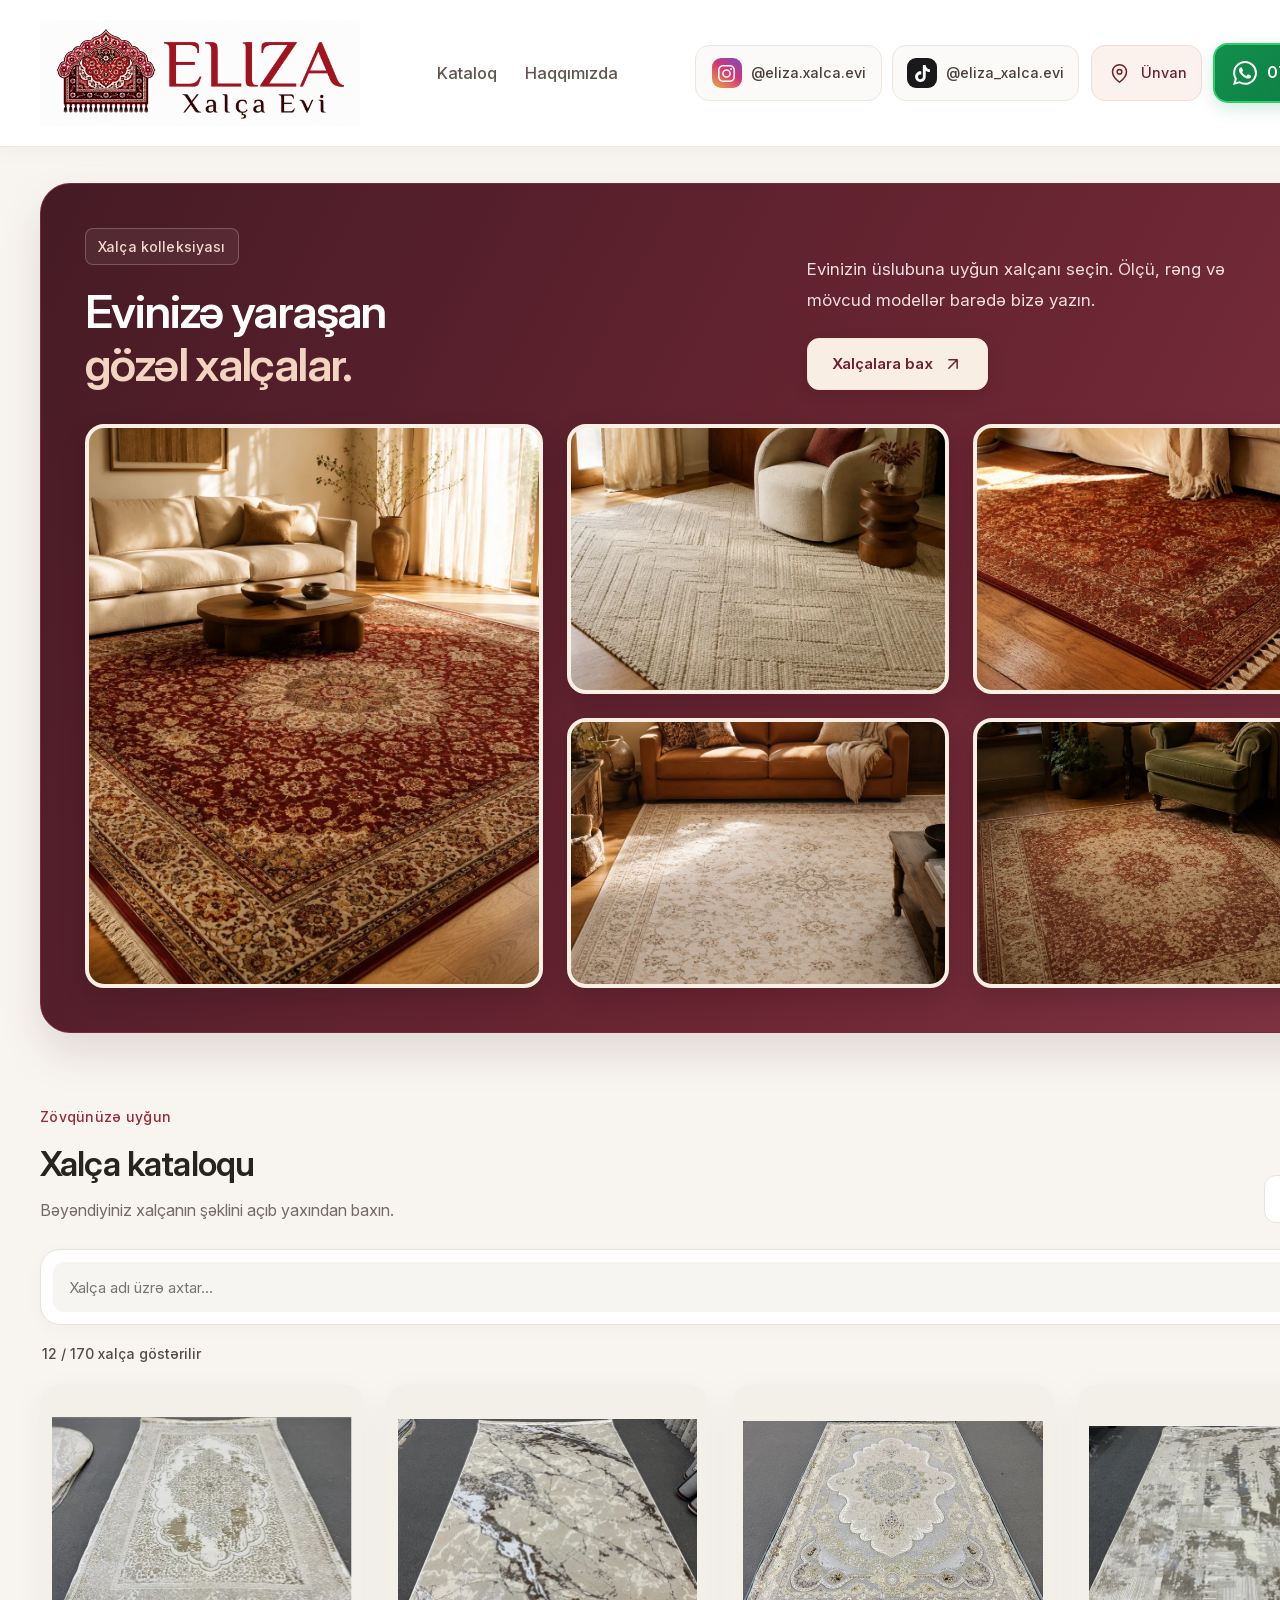
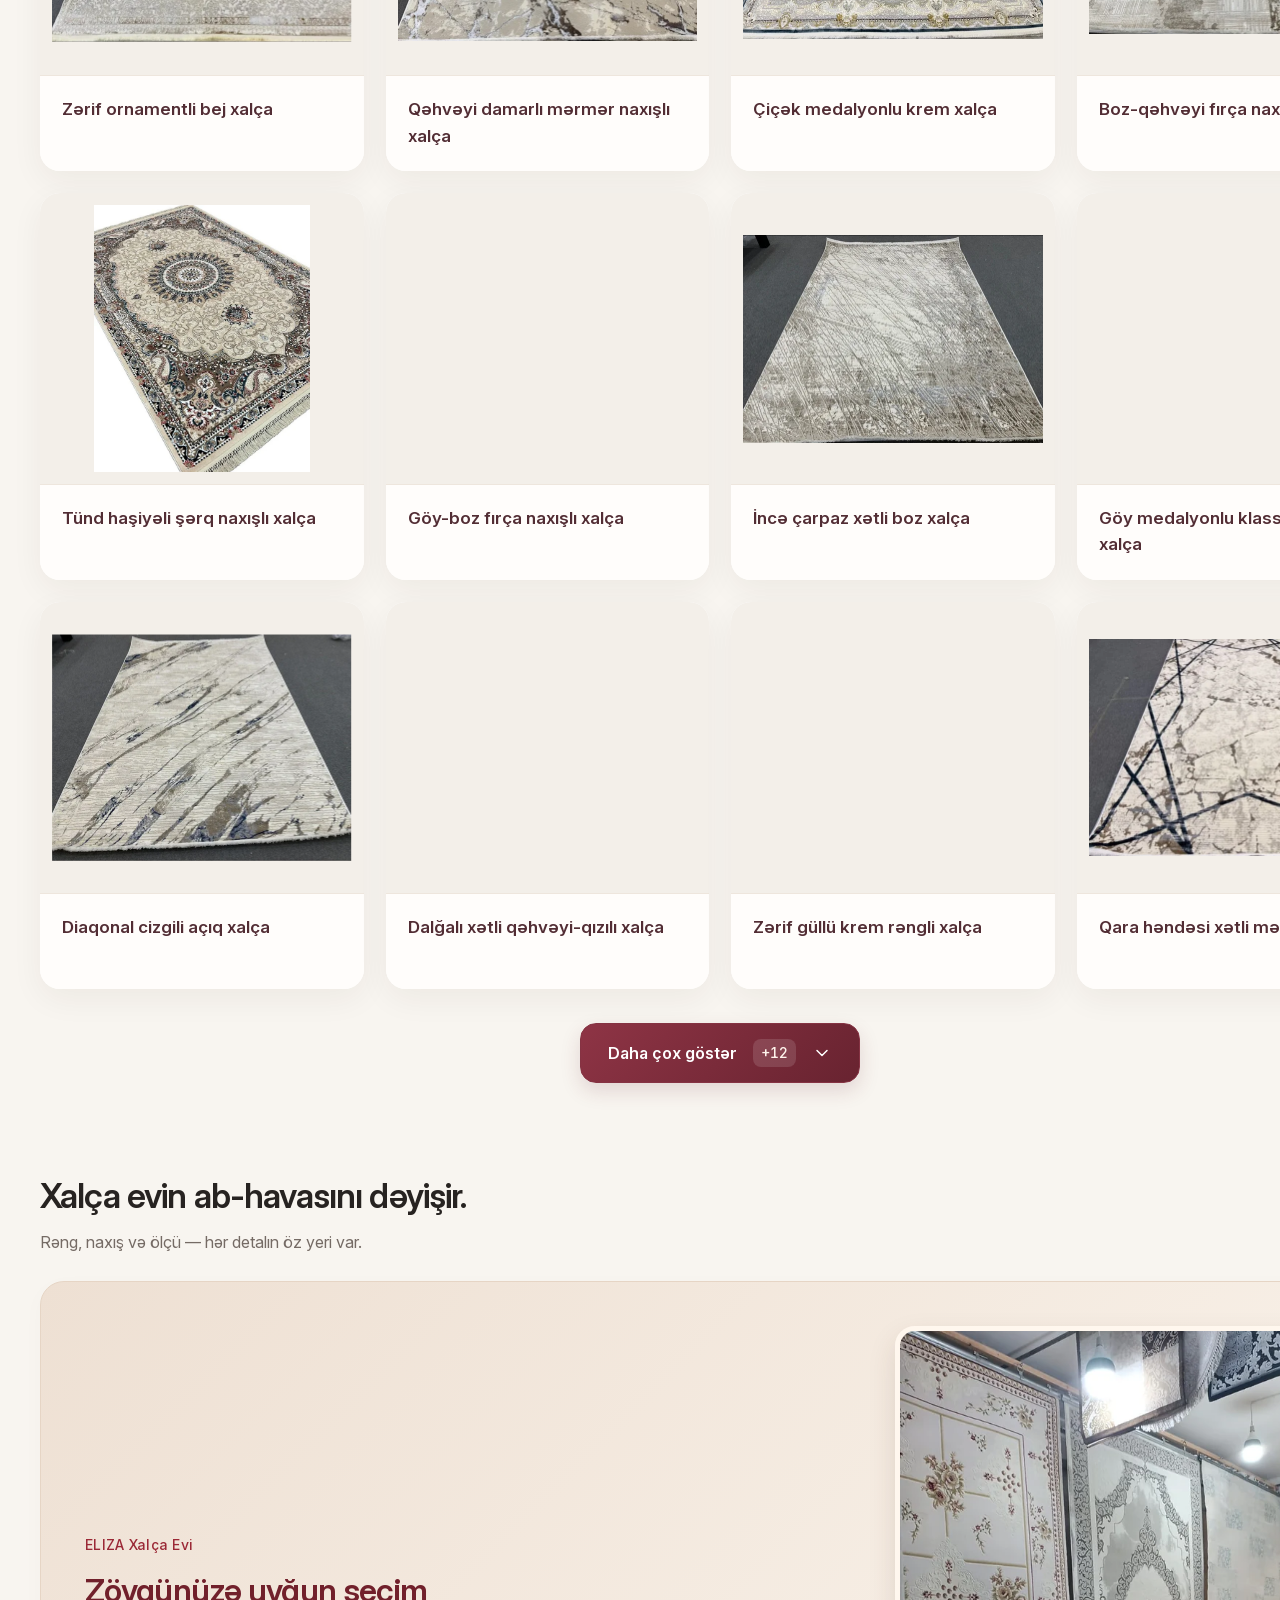
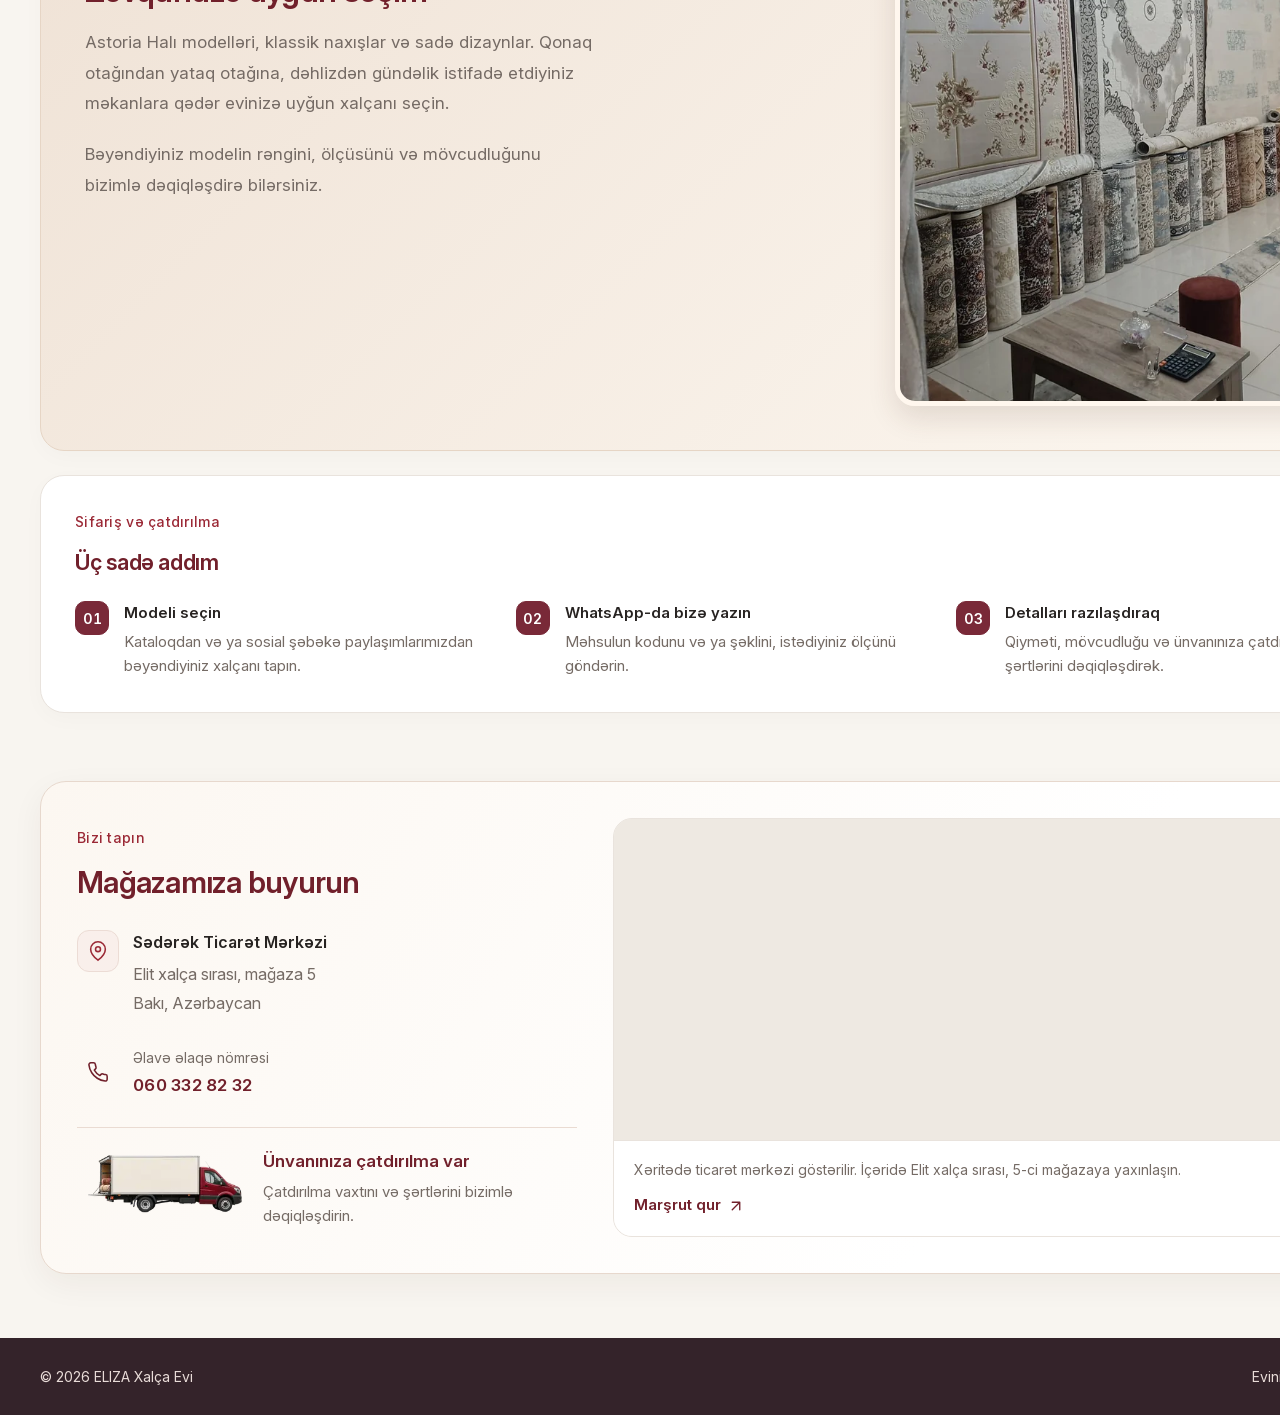
==== commit b65b049e: "Add complete 100-photo carpet catalog batch" ====
--- a/public/index.html
+++ b/public/index.html
@@ -255,4 +255,4 @@
 </div></section></main><footer><div class="container footer-row"><div>© 2026 ELIZA Xalça Evi</div><div>Evinizə yaraşan seçim.</div></div></footer><div class="modal" id="productModal" onclick="closeModalOutside(event)" role="dialog" aria-modal="true" aria-labelledby="modalTitle"><div class="modal-card">
  <div class="modal-visual"><div class="modal-photo"><img id="modalImage" alt="" decoding="async"><div id="modalImageCrop" hidden></div></div><div class="photo-thumbnails" id="modalThumbnails" role="group" aria-label="Məhsulun şəkilləri" hidden></div></div>
  <div class="modal-content"><button type="button" class="close" id="modalClose" onclick="closeModal()" aria-label="Şəkli bağla">×</button><h3 id="modalTitle"></h3><p id="modalDesc" hidden></p><ul class="info-list" id="modalSpecs" hidden></ul><div class="modal-price" id="modalPrice" hidden></div><a class="whatsapp-button modal-whatsapp" id="modalWhatsApp" href="https://wa.me/994706328232" target="_blank" rel="noopener noreferrer"><svg class="icon" aria-hidden="true" focusable="false" fill="currentColor" role="img" viewbox="0 0 24 24" xmlns="http://www.w3.org/2000/svg"><path d="M17.472 14.382c-.297-.149-1.758-.867-2.03-.967-.273-.099-.471-.148-.67.15-.197.297-.767.966-.94 1.164-.173.199-.347.223-.644.075-.297-.15-1.255-.463-2.39-1.475-.883-.788-1.48-1.761-1.653-2.059-.173-.297-.018-.458.13-.606.134-.133.298-.347.446-.52.149-.174.198-.298.298-.497.099-.198.05-.371-.025-.52-.075-.149-.669-1.612-.916-2.207-.242-.579-.487-.5-.669-.51-.173-.008-.371-.01-.57-.01-.198 0-.52.074-.792.372-.272.297-1.04 1.016-1.04 2.479 0 1.462 1.065 2.875 1.213 3.074.149.198 2.096 3.2 5.077 4.487.709.306 1.262.489 1.694.625.712.227 1.36.195 1.871.118.571-.085 1.758-.719 2.006-1.413.248-.694.248-1.289.173-1.413-.074-.124-.272-.198-.57-.347m-5.421 7.403h-.004a9.87 9.87 0 01-5.031-1.378l-.361-.214-3.741.982.998-3.648-.235-.374a9.86 9.86 0 01-1.51-5.26c.001-5.45 4.436-9.884 9.888-9.884 2.64 0 5.122 1.03 6.988 2.898a9.825 9.825 0 012.893 6.994c-.003 5.45-4.437 9.884-9.885 9.884m8.413-18.297A11.815 11.815 0 0012.05 0C5.495 0 .16 5.335.157 11.892c0 2.096.547 4.142 1.588 5.945L.057 24l6.305-1.654a11.882 11.882 0 005.683 1.448h.005c6.554 0 11.89-5.335 11.893-11.893a11.821 11.821 0 00-3.48-8.413Z"></path></svg><span>Bu model haqqında soruşun</span></a></div>
-</div></div><script src="catalog.js" defer></script></body></html>
+</div></div><script src="catalog.js?v=20260904-b03" defer></script></body></html>
